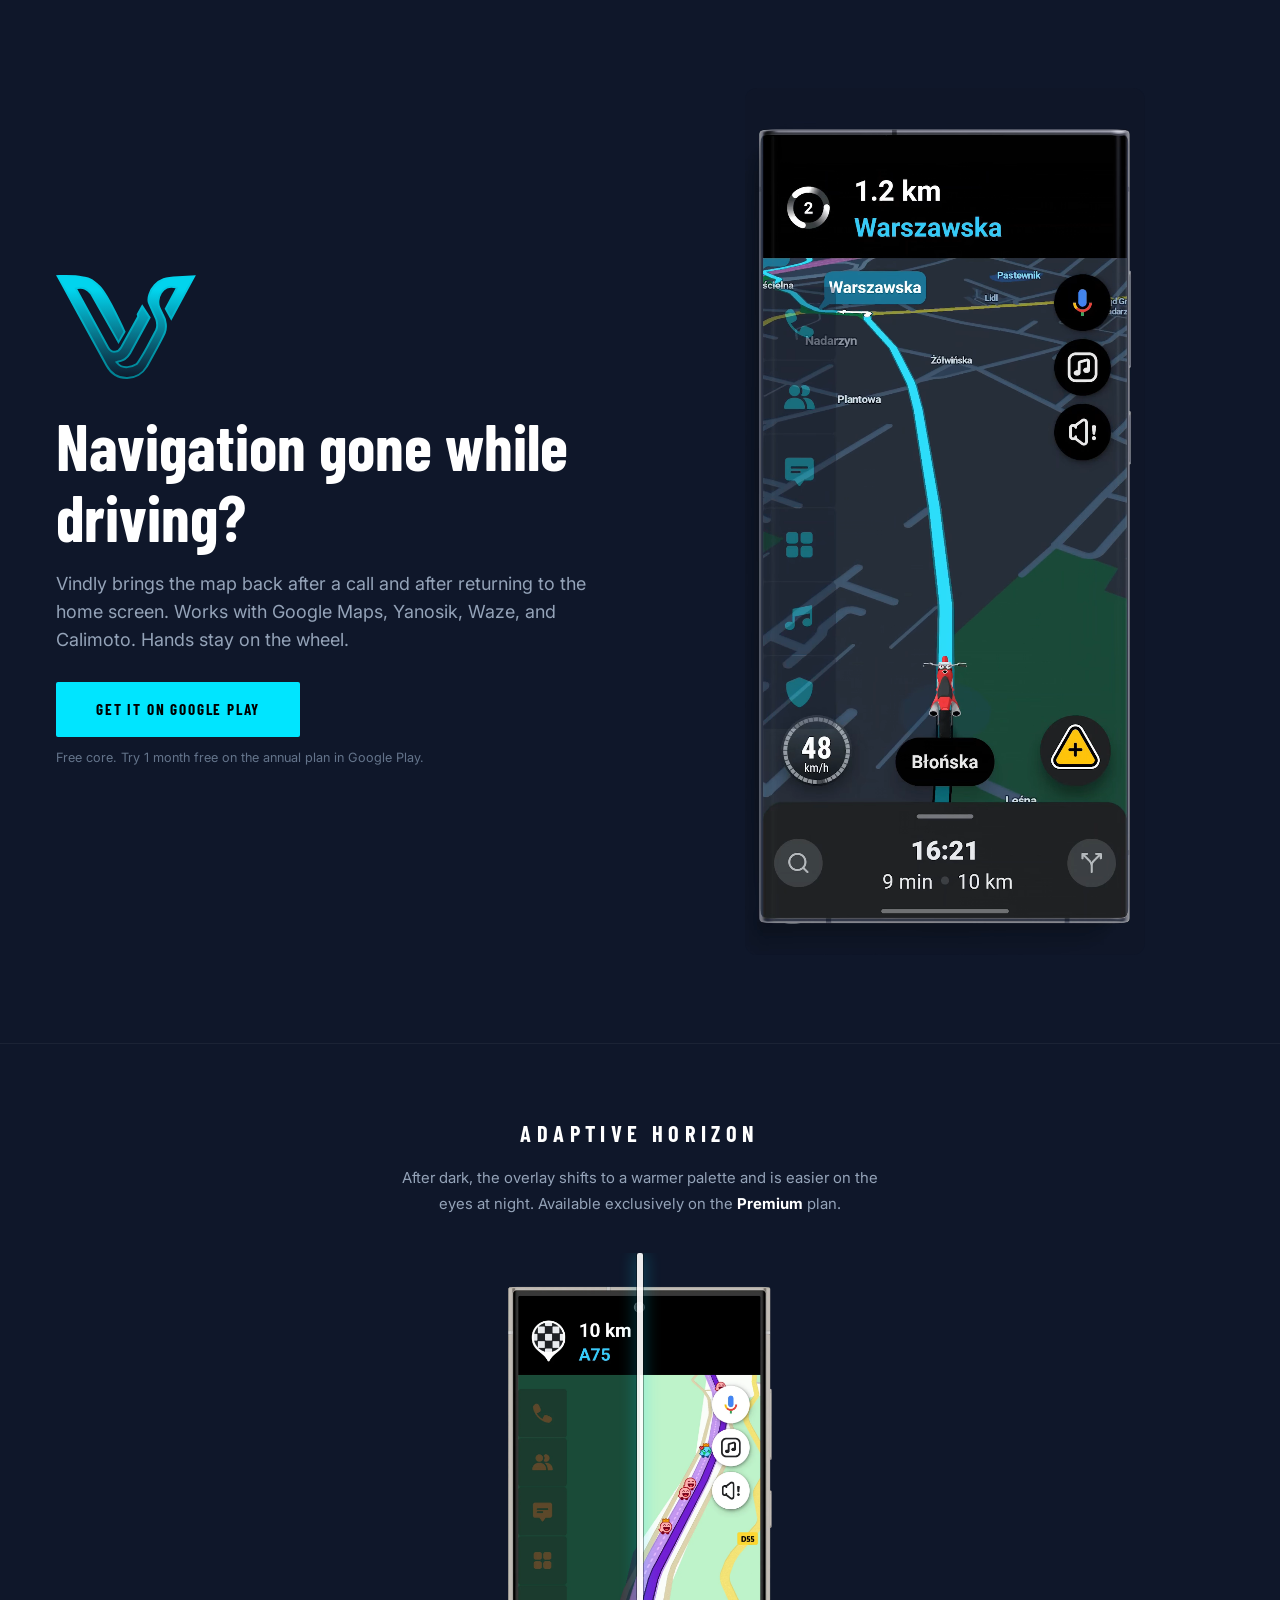
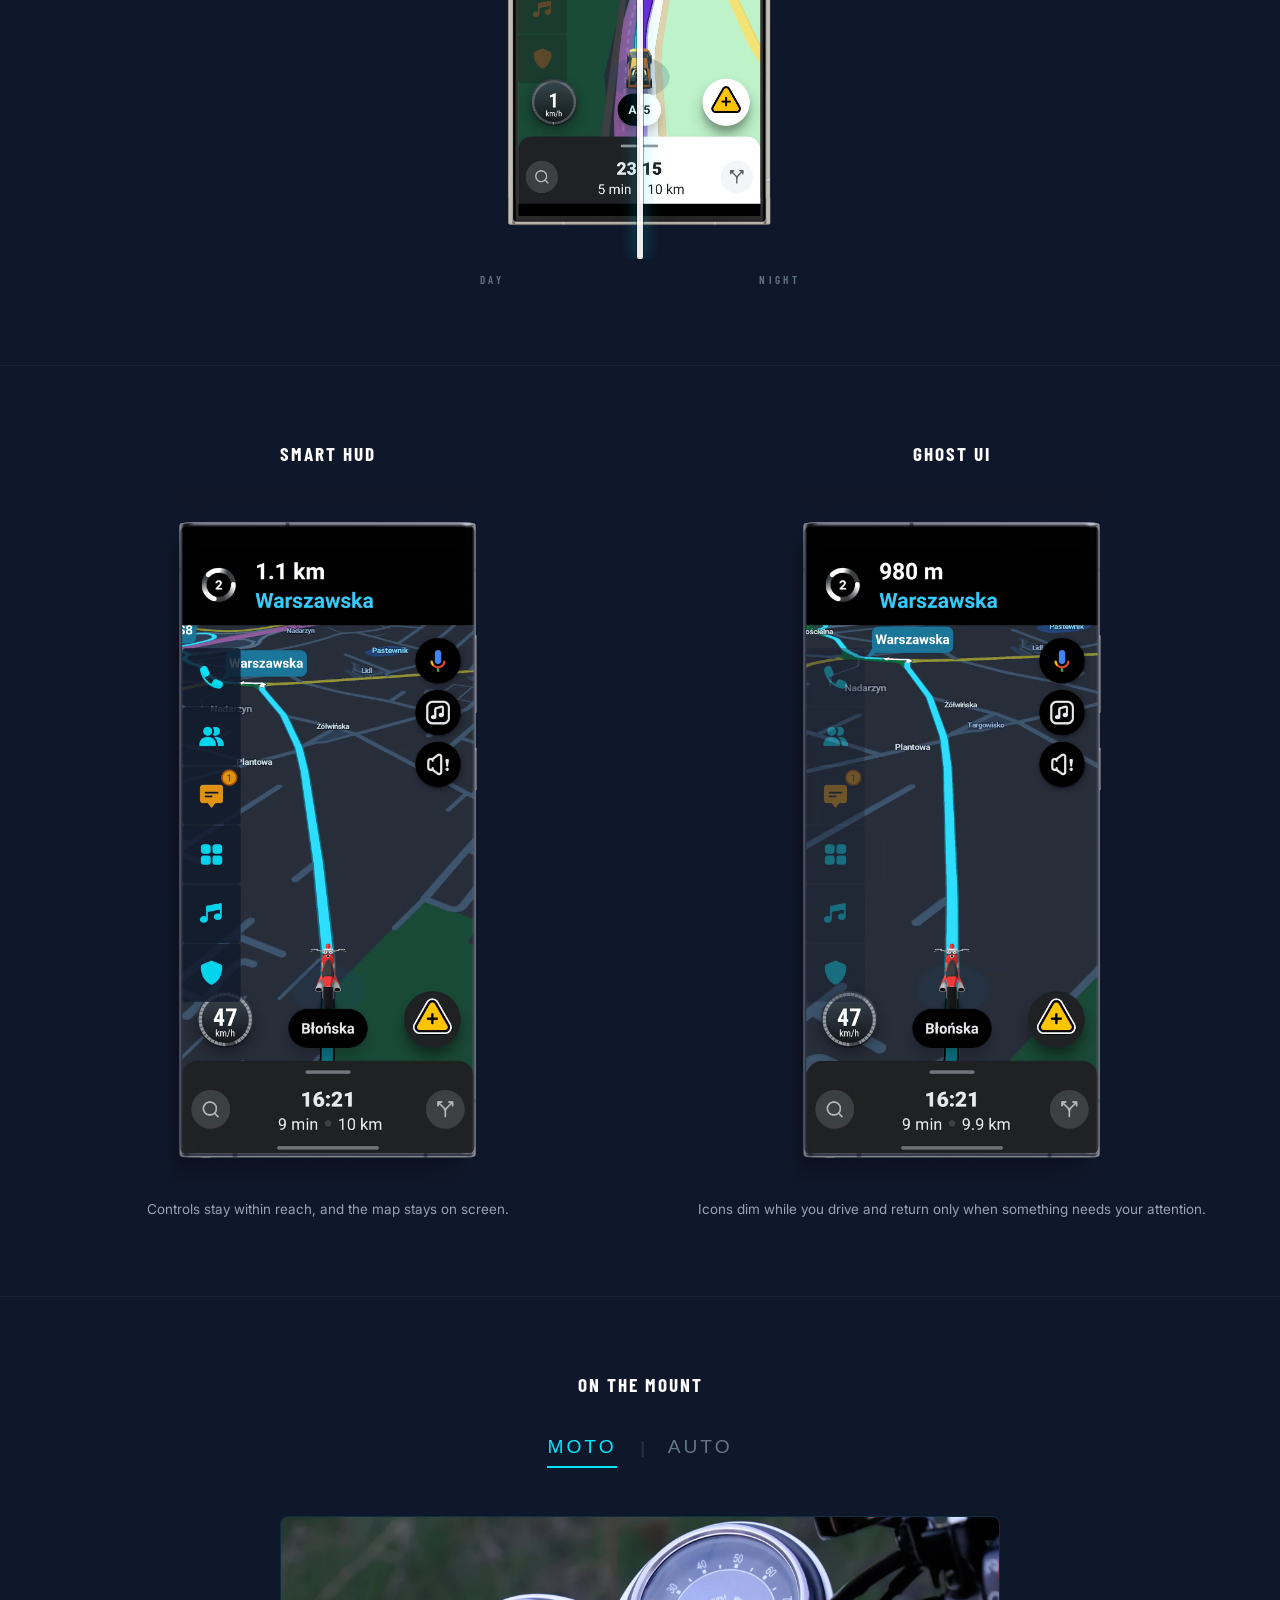
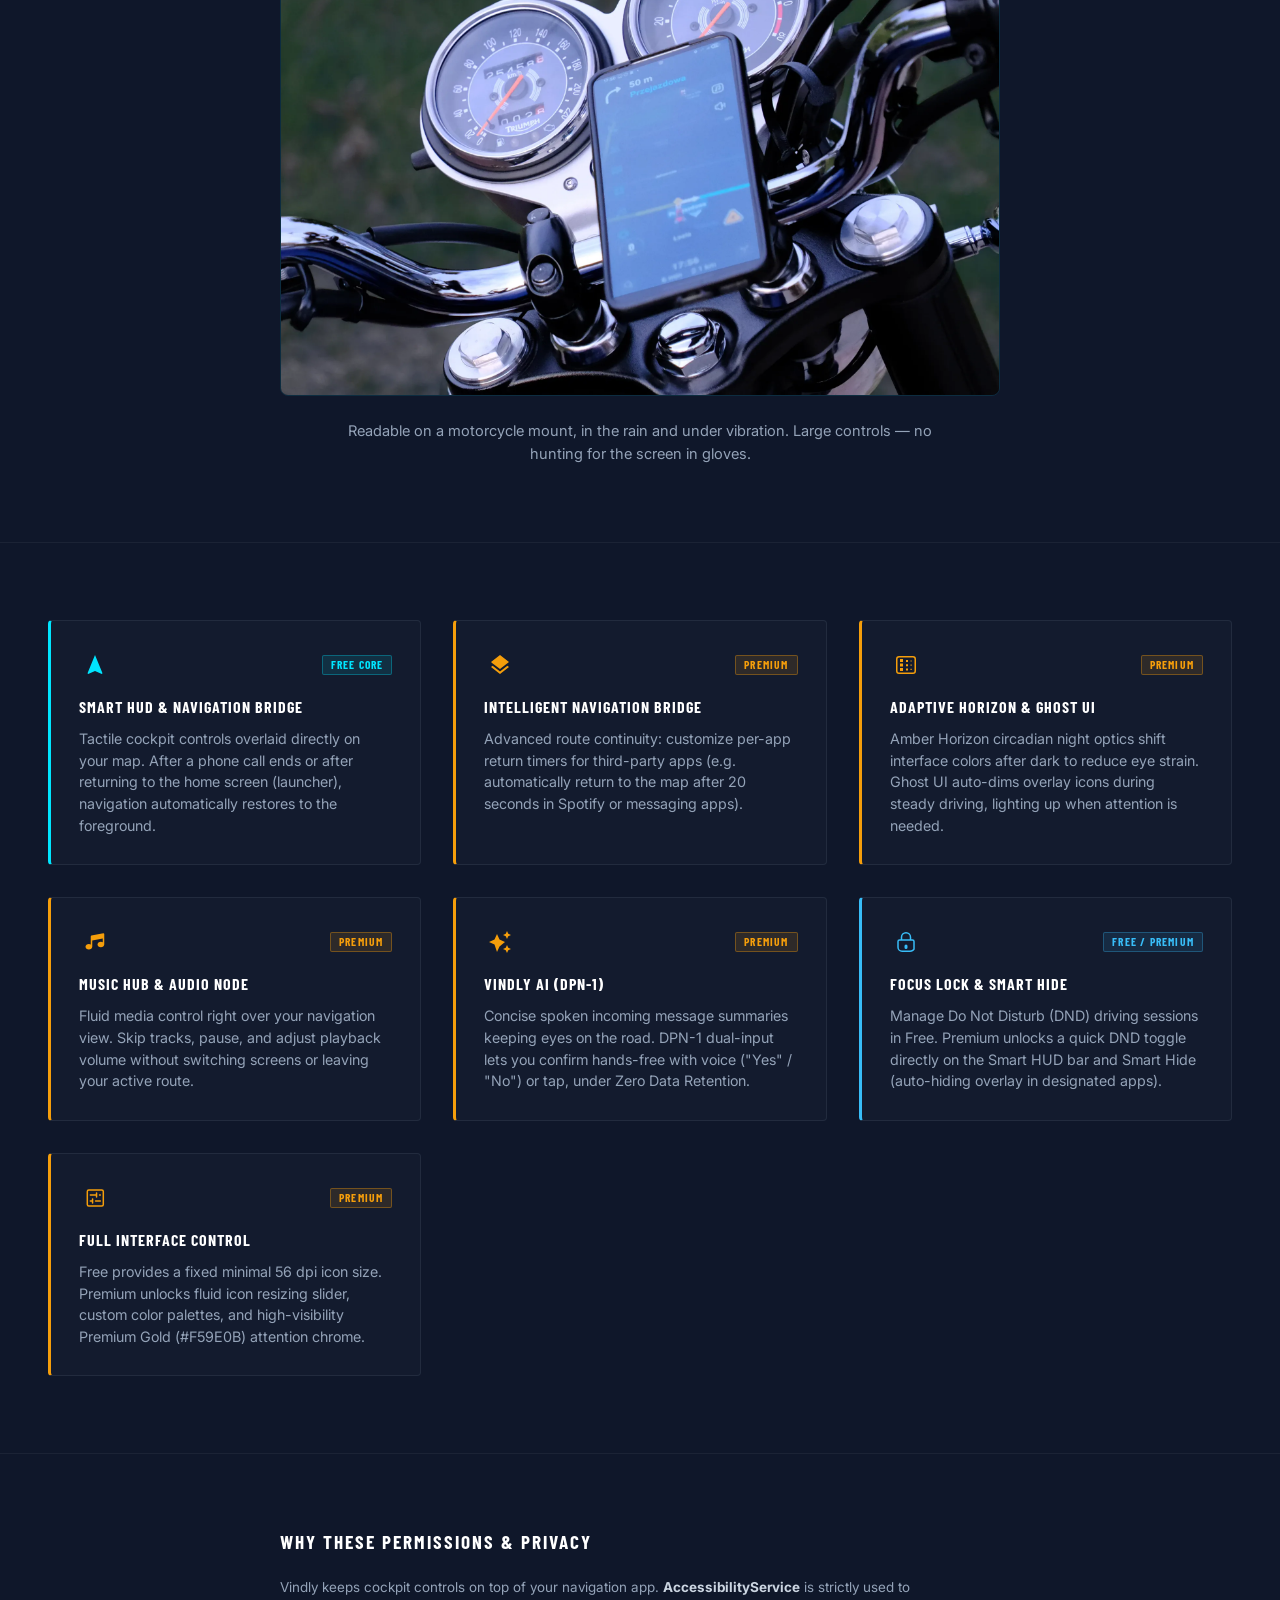
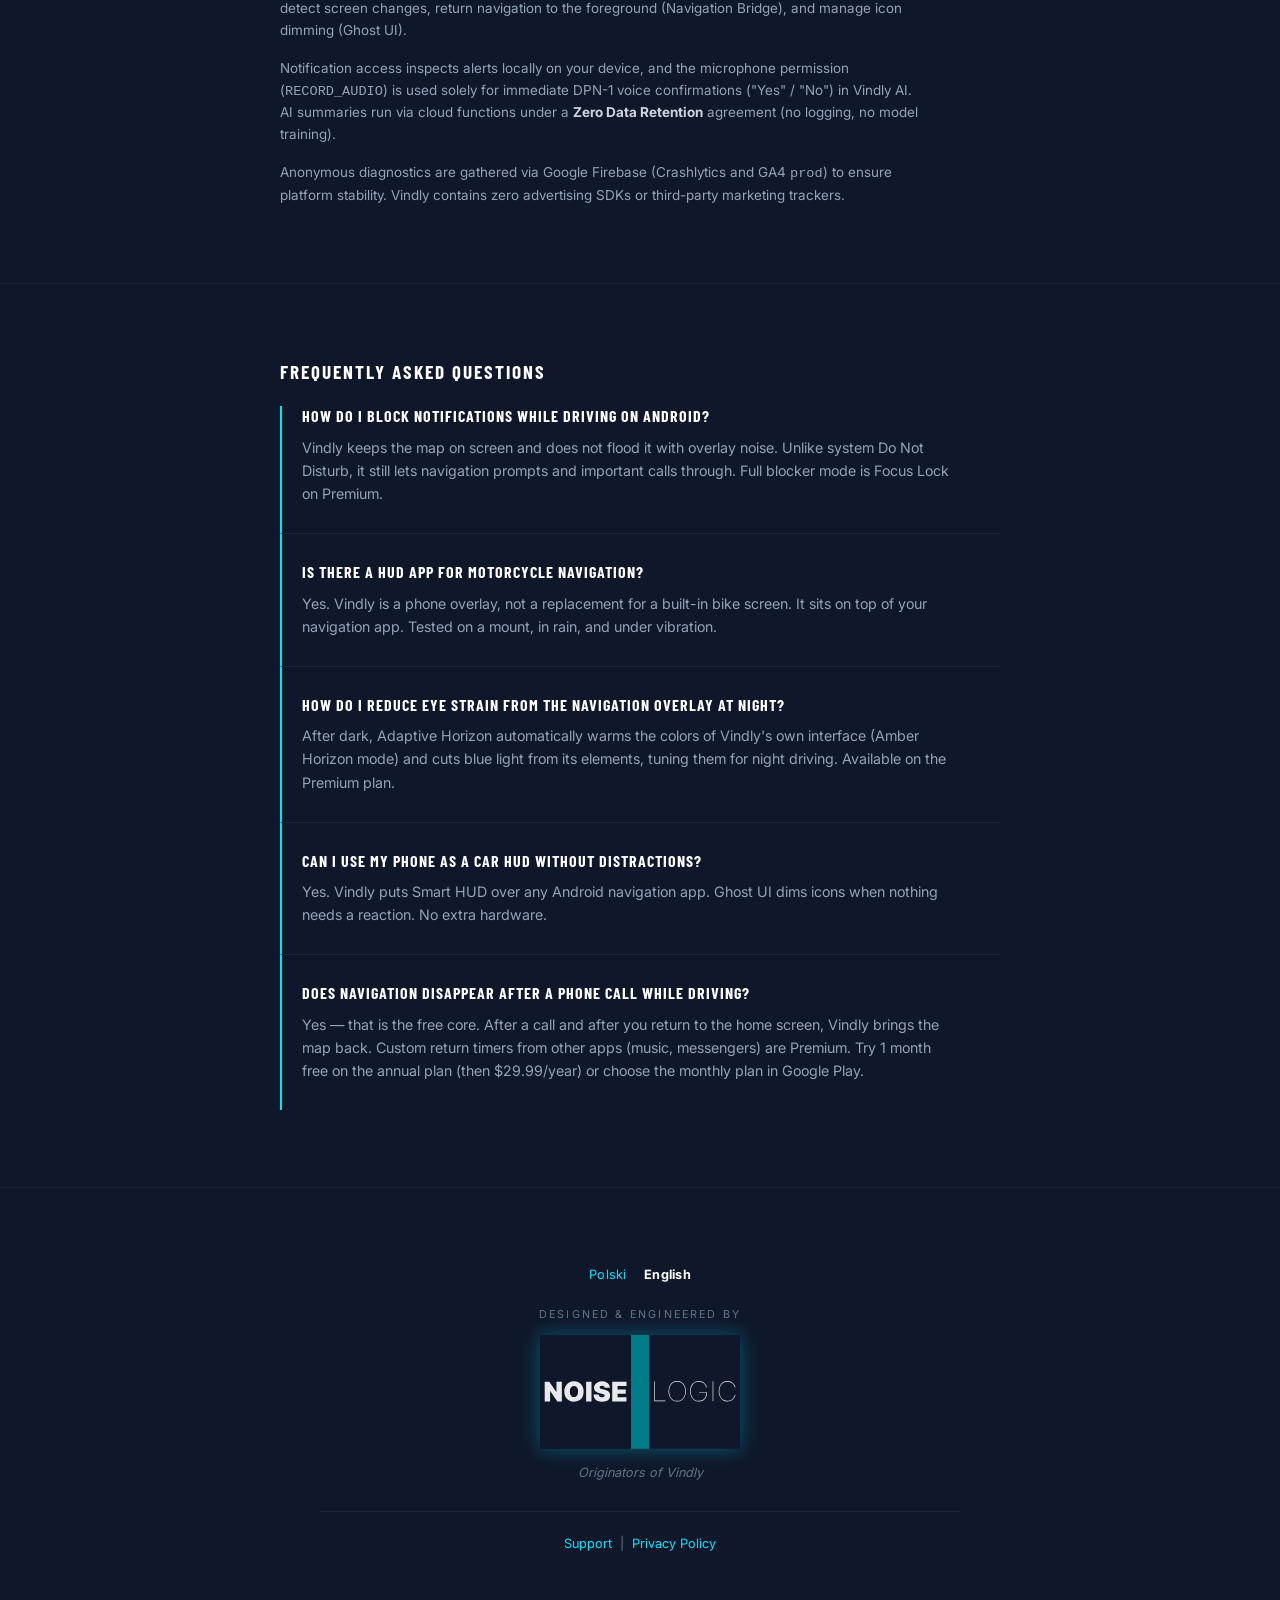
==== en/index.html @ e5adff35 "feat: 7-pillar feature grid, 1-month trial, optimize assets and update privacy policy" ====
<!DOCTYPE html>
<html lang="en">
<head>
    <meta charset="UTF-8">
    <meta name="viewport" content="width=device-width, initial-scale=1.0">
    <title>Vindly: Auto Return to Maps</title>
    <meta name="description" content="Navigation gone while driving? Vindly brings the map back after a call. Works with Google Maps, Yanosik, Waze, and Calimoto. Free core for Android.">
    <meta name="robots" content="max-snippet:-1, max-image-preview:large, max-video-preview:-1">
    <link rel="canonical" href="https://vindly.app/en/">
    <link rel="alternate" hreflang="pl" href="https://vindly.app/pl/">
    <link rel="alternate" hreflang="en" href="https://vindly.app/en/">
    <link rel="alternate" hreflang="x-default" href="https://vindly.app/pl/">

    <meta property="og:type" content="website">
    <meta property="og:site_name" content="Vindly">
    <meta property="og:title" content="Vindly — the map comes back after a call">
    <meta property="og:description" content="Restores navigation after a phone call and after returning to the home screen. No ads. No tracking.">
    <meta property="og:url" content="https://vindly.app/en/">
    <meta property="og:image" content="https://vindly.app/og-vindly.jpg">
    <meta property="og:locale" content="en_US">

    <meta name="twitter:card" content="summary_large_image">
    <meta name="twitter:title" content="Vindly — the map comes back after a call">
    <meta name="twitter:description" content="Restores navigation after a phone call and after returning to the home screen. No ads. No tracking.">
    <meta name="twitter:image" content="https://vindly.app/og-vindly.jpg">

    <script type="application/ld+json">{"@context":"https://schema.org","@type":"SoftwareApplication","name":"Vindly","operatingSystem":"ANDROID","applicationCategory":"AutoApplication","downloadUrl":"https://play.google.com/store/apps/details?id=io.noiselogic.vindly","installUrl":"https://play.google.com/store/apps/details?id=io.noiselogic.vindly","offers":{"@type":"Offer","price":"0.00","priceCurrency":"USD"},"description":"Android overlay that brings the map back after a call and after you return to the home screen. Works with Google Maps, Yanosik, Waze, and Calimoto. Try 1 month free on the annual plan ($29.99/year)."}</script>

    <script type="application/ld+json">{"@context":"https://schema.org","@type":"FAQPage","mainEntity":[{"@type":"Question","name":"How do I block notifications while driving on Android?","acceptedAnswer":{"@type":"Answer","text":"Vindly keeps the map on screen and does not flood it with overlay noise. Unlike system Do Not Disturb, it still lets navigation prompts and important calls through. Full blocker mode is Focus Lock on Premium."}},{"@type":"Question","name":"Is there a HUD app for motorcycle navigation?","acceptedAnswer":{"@type":"Answer","text":"Yes. Vindly is a phone overlay, not a replacement for a built-in bike screen. It sits on top of your navigation app. Tested on a mount, in rain, and under vibration."}},{"@type":"Question","name":"How do I reduce eye strain from the navigation overlay at night?","acceptedAnswer":{"@type":"Answer","text":"After dark, Adaptive Horizon automatically warms the colors of Vindly's own interface (Amber Horizon mode) and cuts blue light from its elements, tuning them for night driving. Available on the Premium plan."}},{"@type":"Question","name":"Can I use my phone as a car HUD without distractions?","acceptedAnswer":{"@type":"Answer","text":"Yes. Vindly puts Smart HUD over any Android navigation app. Ghost UI dims icons when nothing needs a reaction. No extra hardware."}},{"@type":"Question","name":"Does navigation disappear after a phone call while driving?","acceptedAnswer":{"@type":"Answer","text":"Yes — that is the free core. After a call and after you return to the home screen, Vindly brings the map back. Custom return timers from other apps (music, messengers) are Premium. Try 1 month free on the annual plan (then $29.99/year) or choose the monthly plan in Google Play."}}]}</script>

    <link rel="stylesheet" href="../landing.css">
</head>
<body>

    <section class="hero">
        <div class="hero-inner">
            <div class="hero-copy">
                <img src="../logo-vindly.svg" alt="Vindly" class="hero-logo" width="140" height="104">
                <h1 class="hero-title">Navigation gone while driving?</h1>
                <h2 class="hero-lead">Vindly brings the map back after a call and after returning to the home screen. Works with Google Maps, Yanosik, Waze, and Calimoto. Hands stay on the wheel.</h2>
                <a class="btn-play" href="https://play.google.com/store/apps/details?id=io.noiselogic.vindly" target="_blank" rel="noopener noreferrer">Get it on Google Play</a>
                <p class="waitlist-trust">Free core. Try 1 month free on the annual plan in Google Play.</p>
            </div>
            <div class="hero-visual">
                <div class="hero-media">
                    <div class="hero-media-clip">
                        <video
                            class="hero-demo-video"
                            autoplay
                            muted
                            loop
                            playsinline
                            preload="metadata"
                            poster="../comparison-stealth.webp?v=5"
                            aria-label="Vindly overlay on navigation"
                        >
                            <source src="../vindlyapp.webm?v=4" type="video/webm">
                            <source src="../vindlyapp.mp4?v=4" type="video/mp4">
                        </video>
                    </div>
                </div>
            </div>
        </div>
    </section>

    <section class="day-night-exposure" aria-labelledby="day-night-heading">
        <div class="day-night-inner">
            <h2 id="day-night-heading" class="day-night-title">Adaptive Horizon</h2>
            <p class="day-night-lead">After dark, the overlay shifts to a warmer palette and is easier on the eyes at night. Available exclusively on the <strong>Premium</strong> plan.</p>
            <div class="day-night-device">
                <div class="day-night-frame" data-day-night style="--exposure: 50%;">
                    <img class="day-night-base" src="../amber-compare-day.webp?v=1" alt="Navigation interface in daylight" width="1245" height="2359" loading="lazy" decoding="async">
                    <img class="day-night-overlay" src="../amber-compare-night.webp?v=1" alt="" width="1245" height="2359" loading="lazy" decoding="async" aria-hidden="true">
                    <label class="day-night-range-wrap">
                        <span class="sr-only">Day versus night. After focus: left and right arrow keys.</span>
                        <input type="range" class="day-night-range" data-day-night-range min="0" max="100" value="50" aria-valuemin="0" aria-valuemax="100" aria-valuenow="50" aria-valuetext="50% night profile visible">
                    </label>
                </div>
                <div class="day-night-cues" aria-hidden="true">
                    <span>Day</span>
                    <span>Night</span>
                </div>
            </div>
        </div>
    </section>

    <section class="comparison">
      <div class="comparison-inner">
        <div class="screen-slot">
            <h3>Smart HUD</h3>
            <img src="../comparison-standard.webp?v=5" alt="Vindly — Smart HUD over navigation" width="1080" height="2340" loading="lazy" decoding="async">
            <p>Controls stay within reach, and the map stays on screen.</p>
        </div>
        <div class="screen-slot">
            <h3>Ghost UI</h3>
            <img src="../comparison-stealth.webp?v=5" alt="Vindly — Ghost UI, icons dimmed" width="1080" height="2340" loading="lazy" decoding="async">
            <p>Icons dim while you drive and return only when something needs your attention.</p>
        </div>
      </div>
    </section>

    <section id="field-proof" class="field-proof" aria-labelledby="proof-heading">
        <div class="container">
            <h2 id="proof-heading" class="compliance-shield-title">On the mount</h2>

            <div class="proof-tabs-nav" role="tablist" aria-label="Choose vehicle">
                <button type="button" class="tab-btn active" role="tab" aria-selected="true" aria-controls="panel-moto" id="tab-moto" tabindex="0">MOTO</button>
                <span class="tab-divider" aria-hidden="true">|</span>
                <button type="button" class="tab-btn" role="tab" aria-selected="false" aria-controls="panel-auto" id="tab-auto" tabindex="-1">AUTO</button>
            </div>

            <div class="proof-tabs-content">
                <div class="tab-panel active" id="panel-moto" role="tabpanel" aria-labelledby="tab-moto">
                    <button type="button" class="lightbox-trigger" aria-label="Enlarge motorcycle photo" data-lightbox-trigger>
                        <img src="../proof-moto.webp" alt="Vindly mounted on a Triumph Bonneville in the rain" class="proof-image" width="2400" height="1600" loading="lazy" decoding="async">
                    </button>
                    <p class="proof-caption">Readable on a motorcycle mount, in the rain and under vibration. Large controls — no hunting for the screen in gloves.</p>
                </div>

                <div class="tab-panel" id="panel-auto" role="tabpanel" aria-labelledby="tab-auto" hidden>
                    <button type="button" class="lightbox-trigger" aria-label="Enlarge car interior photo" data-lightbox-trigger>
                        <img src="../proof-auto.webp" alt="Vindly on a car mount during night driving" class="proof-image" width="2400" height="1600" loading="lazy" decoding="async">
                    </button>
                    <p class="proof-caption">The map stays in front. Less noise on a long drive, including after dark.</p>
                </div>
            </div>
        </div>
    </section>

    <section class="features" aria-labelledby="features-heading">
      <div class="features-inner">
        <div class="feature-item">
            <div class="feature-header">
                <div class="feature-icon-box">
                    <svg class="feature-icon" viewBox="0 0 24 24" fill="currentColor" aria-hidden="true">
                        <path d="M12 2L4.5 20.29l0.71 0.71L12 18l6.79 3 0.71-0.71L12 2z"/>
                    </svg>
                </div>
                <span class="feature-badge feature-badge--free">Free Core</span>
            </div>
            <h3>Smart HUD &amp; Navigation Bridge</h3>
            <p>Tactile cockpit controls overlaid directly on your map. After a phone call ends or after returning to the home screen (launcher), navigation automatically restores to the foreground.</p>
        </div>

        <div class="feature-item feature-item--premium">
            <div class="feature-header">
                <div class="feature-icon-box">
                    <svg class="feature-icon" viewBox="0 0 24 24" fill="currentColor" aria-hidden="true">
                        <path d="M12 16l7.36-5.73L21 9l-9-7-9 7 1.37 1.27L12 16zM12 18.54l-7.38-5.74L3 14.07l9 7 9-7-1.63-1.27L12 18.54z"/>
                    </svg>
                </div>
                <span class="feature-badge feature-badge--premium">Premium</span>
            </div>
            <h3>Intelligent Navigation Bridge</h3>
            <p>Advanced route continuity: customize per-app return timers for third-party apps (e.g. automatically return to the map after 20 seconds in Spotify or messaging apps).</p>
        </div>

        <div class="feature-item feature-item--premium">
            <div class="feature-header">
                <div class="feature-icon-box">
                    <svg class="feature-icon" viewBox="0 0 24 24" fill="none" aria-hidden="true">
                        <path d="M5 3.75H19C20.2426 3.75 21.25 4.7574 21.25 6V18C21.25 19.2426 20.2426 20.25 19 20.25H5C3.7574 20.25 2.75 19.2426 2.75 18V6C2.75 4.7574 3.7574 3.75 5 3.75Z" stroke="currentColor" stroke-width="1.5" stroke-linecap="round" stroke-linejoin="round"/>
                        <path d="M6 6H9V9H6zM6 10.5H9V13.5H6zM6 15H9V18H6zM12 7H14V9H12zM12 11.25H14V13.25H12zM12 15.5H14V17.5H12zM16.5 7.4H17.7V8.6H16.5zM16.5 11.6H17.7V12.8H16.5zM16.5 15.8H17.7V17H16.5z" fill="currentColor"/>
                    </svg>
                </div>
                <span class="feature-badge feature-badge--premium">Premium</span>
            </div>
            <h3>Adaptive Horizon &amp; Ghost UI</h3>
            <p>Amber Horizon circadian night optics shift interface colors after dark to reduce eye strain. Ghost UI auto-dims overlay icons during steady driving, lighting up when attention is needed.</p>
        </div>

        <div class="feature-item feature-item--premium">
            <div class="feature-header">
                <div class="feature-icon-box">
                    <svg class="feature-icon" viewBox="0 0 24 24" fill="currentColor" aria-hidden="true">
                        <path d="M21.25 4c0-.223-.1-.435-.271-.577a.78.78 0 0 0-.617-.16L8.362 5.513a.987.987 0 0 0-.612.987v7.958a3.375 3.375 0 0 0-1.875-.458c-1.864 0-3.375 1.231-3.375 2.75s1.511 2.75 3.375 2.75c1.864 0 3.375-1.231 3.375-2.75V10.62l10.5-2.01v3.598a3.375 3.375 0 0 0-1.875-.458c-1.864 0-3.375 1.231-3.375 2.75s1.511 2.75 3.375 2.75c1.864 0 3.375-1.231 3.375-2.75V4z"/>
                    </svg>
                </div>
                <span class="feature-badge feature-badge--premium">Premium</span>
            </div>
            <h3>Music Hub &amp; Audio Node</h3>
            <p>Fluid media control right over your navigation view. Skip tracks, pause, and adjust playback volume without switching screens or leaving your active route.</p>
        </div>

        <div class="feature-item feature-item--premium">
            <div class="feature-header">
                <div class="feature-icon-box">
                    <svg class="feature-icon" viewBox="0 0 24 24" fill="currentColor" aria-hidden="true">
                        <path d="M19 9l1.25-2.75L23 5l-2.75-1.25L19 1l-1.25 2.75L15 5l2.75 1.25L19 9zm-7.5.5L9 4 6.5 9.5 1 12l5.5 2.5L9 22l2.5-5.5L17 12l-5.5-2.5zm7.5 5.5l-1.25 2.75L15 19l2.75 1.25L19 23l1.25-2.75L23 19l-2.75-1.25L19 15z"/>
                    </svg>
                </div>
                <span class="feature-badge feature-badge--premium">Premium</span>
            </div>
            <h3>Vindly AI (DPN-1)</h3>
            <p>Concise spoken incoming message summaries keeping eyes on the road. DPN-1 dual-input lets you confirm hands-free with voice ("Yes" / "No") or tap, under Zero Data Retention.</p>
        </div>

        <div class="feature-item feature-item--mixed">
            <div class="feature-header">
                <div class="feature-icon-box">
                    <svg class="feature-icon" viewBox="0 0 24 24" fill="none" stroke="currentColor" stroke-width="1.5" stroke-linecap="round" stroke-linejoin="round" aria-hidden="true">
                        <path d="M7.5 9.88H16.5M7.5 9.88V7.25C7.5 4.76 9.51 2.75 12 2.75s4.5 2.01 4.5 4.5v2.63M7.5 9.88H5.5C4.67 9.88 4 10.55 4 11.38V17.25C4 19.46 5.79 21.25 8 21.25H16c2.21 0 4-1.79 4-2.00V11.38c0-.83-.67-1.5-1.5-1.5H16.5M12 18.25c-.41 0-.75-.34-.75-.75V16c0-.41.34-.75.75-.75s.75.34.75.75v1.5c0 .41-.34.75-.75.75z"/>
                    </svg>
                </div>
                <span class="feature-badge feature-badge--mixed">Free / Premium</span>
            </div>
            <h3>Focus Lock &amp; Smart Hide</h3>
            <p>Manage Do Not Disturb (DND) driving sessions in Free. Premium unlocks a quick DND toggle directly on the Smart HUD bar and Smart Hide (auto-hiding overlay in designated apps).</p>
        </div>

        <div class="feature-item feature-item--premium">
            <div class="feature-header">
                <div class="feature-icon-box">
                    <svg class="feature-icon" viewBox="0 0 24 24" fill="none" stroke="currentColor" stroke-width="1.5" stroke-linecap="round" stroke-linejoin="round" aria-hidden="true">
                        <path d="M9.56 15H7.31M9.56 15v-2M9.56 15v2M13.56 7v2m0 0v2m0-2H7.31M16.56 9h.75M17.31 15H12.56M18.81 20H5.81C4.98 20 4.31 19.33 4.31 18.5V5.5C4.31 4.67 4.98 4 5.81 4h13c.83 0 1.5.67 1.5 1.5v13c0 .83-.67 1.5-1.5 1.5z"/>
                    </svg>
                </div>
                <span class="feature-badge feature-badge--premium">Premium</span>
            </div>
            <h3>Full Interface Control</h3>
            <p>Free provides a fixed minimal 56 dpi icon size. Premium unlocks fluid icon resizing slider, custom color palettes, and high-visibility Premium Gold (#F59E0B) attention chrome.</p>
        </div>
      </div>
    </section>

    <section class="compliance-shield" aria-labelledby="compliance-shield-heading">
        <div class="compliance-shield-inner">
            <h2 id="compliance-shield-heading" class="compliance-shield-title">Why these permissions &amp; privacy</h2>
            <div class="compliance-shield-body">
                <p>
                    Vindly keeps cockpit controls on top of your navigation app. <strong>AccessibilityService</strong> is strictly used to detect screen changes, return navigation to the foreground (Navigation Bridge), and manage icon dimming (Ghost UI).
                </p>
                <p>
                    Notification access inspects alerts locally on your device, and the microphone permission (<code>RECORD_AUDIO</code>) is used solely for immediate DPN-1 voice confirmations ("Yes" / "No") in Vindly AI. AI summaries run via cloud functions under a <strong>Zero Data Retention</strong> agreement (no logging, no model training).
                </p>
                <p>
                    Anonymous diagnostics are gathered via Google Firebase (Crashlytics and GA4 <code>prod</code>) to ensure platform stability. Vindly contains zero advertising SDKs or third-party marketing trackers.
                </p>
            </div>
        </div>
    </section>

    <section class="faq-section" aria-labelledby="faq-heading">
        <div class="compliance-shield-inner">
            <h2 id="faq-heading" class="compliance-shield-title">Frequently Asked Questions</h2>
            <div class="faq-list">
                <div class="faq-item">
                    <h3>How do I block notifications while driving on Android?</h3>
                    <p>Vindly keeps the map on screen and does not flood it with overlay noise. Unlike system Do Not Disturb, it still lets navigation prompts and important calls through. Full blocker mode is Focus Lock on Premium.</p>
                </div>
                <div class="faq-item">
                    <h3>Is there a HUD app for motorcycle navigation?</h3>
                    <p>Yes. Vindly is a phone overlay, not a replacement for a built-in bike screen. It sits on top of your navigation app. Tested on a mount, in rain, and under vibration.</p>
                </div>
                <div class="faq-item">
                    <h3>How do I reduce eye strain from the navigation overlay at night?</h3>
                    <p>After dark, Adaptive Horizon automatically warms the colors of Vindly's own interface (Amber Horizon mode) and cuts blue light from its elements, tuning them for night driving. Available on the Premium plan.</p>
                </div>
                <div class="faq-item">
                    <h3>Can I use my phone as a car HUD without distractions?</h3>
                    <p>Yes. Vindly puts Smart HUD over any Android navigation app. Ghost UI dims icons when nothing needs a reaction. No extra hardware.</p>
                </div>
                <div class="faq-item">
                    <h3>Does navigation disappear after a phone call while driving?</h3>
                    <p>Yes — that is the free core. After a call and after you return to the home screen, Vindly brings the map back. Custom return timers from other apps (music, messengers) are Premium. Try 1 month free on the annual plan (then $29.99/year) or choose the monthly plan in Google Play.</p>
                </div>
            </div>
        </div>
    </section>

    <footer>
        <nav class="lang-nav" aria-label="Choose language">
            <ul>
                <li><a href="/pl/" hreflang="pl" lang="pl">Polski</a></li>
                <li><a href="/en/" hreflang="en" lang="en" aria-current="page">English</a></li>
            </ul>
        </nav>
        <div class="credits-block">
            <p class="credits-kicker">Designed &amp; Engineered by</p>
            <a href="https://noiselogic.io" class="noiselogic-brand" aria-label="Visit NoiseLogic website">
                <svg class="noiselogic-logo" viewBox="0 0 352 200" fill="none" xmlns="http://www.w3.org/2000/svg" aria-hidden="true">
                    <rect x="192" width="160" height="200" fill="#0F172A"/>
                    <path d="M160 0H192V200H160V0Z" fill="#00838F"/>
                    <rect width="160" height="200" fill="#0F172A"/>
                    <rect width="160" height="200" fill="#0F172A"/>
                    <path d="M38.4545 82.0909V117H30.5455L17.9318 98.6591H17.7273V117H8.25V82.0909H16.2955L28.7045 100.364H28.9773V82.0909H38.4545ZM76.7557 99.5455C76.7557 103.432 76 106.71 74.4886 109.381C72.9773 112.04 70.9375 114.057 68.3693 115.432C65.8011 116.795 62.9375 117.477 59.7784 117.477C56.5966 117.477 53.7216 116.79 51.1534 115.415C48.5966 114.028 46.5625 112.006 45.0511 109.347C43.5511 106.676 42.8011 103.409 42.8011 99.5455C42.8011 95.6591 43.5511 92.3864 45.0511 89.7273C46.5625 87.0568 48.5966 85.0398 51.1534 83.6761C53.7216 82.3011 56.5966 81.6136 59.7784 81.6136C62.9375 81.6136 65.8011 82.3011 68.3693 83.6761C70.9375 85.0398 72.9773 87.0568 74.4886 89.7273C76 92.3864 76.7557 95.6591 76.7557 99.5455ZM67.0057 99.5455C67.0057 97.4545 66.7273 95.6932 66.1705 94.2614C65.625 92.8182 64.8125 91.7273 63.733 90.9886C62.6648 90.2386 61.3466 89.8636 59.7784 89.8636C58.2102 89.8636 56.8864 90.2386 55.8068 90.9886C54.7386 91.7273 53.9261 92.8182 53.3693 94.2614C52.8239 95.6932 52.5511 97.4545 52.5511 99.5455C52.5511 101.636 52.8239 103.403 53.3693 104.847C53.9261 106.278 54.7386 107.369 55.8068 108.119C56.8864 108.858 58.2102 109.227 59.7784 109.227C61.3466 109.227 62.6648 108.858 63.733 108.119C64.8125 107.369 65.625 106.278 66.1705 104.847C66.7273 103.403 67.0057 101.636 67.0057 99.5455ZM90.6179 82.0909V117H81.1406V82.0909H90.6179ZM113.928 93C113.837 91.8636 113.411 90.9773 112.649 90.3409C111.899 89.7045 110.757 89.3864 109.223 89.3864C108.246 89.3864 107.445 89.5057 106.82 89.7443C106.206 89.9716 105.751 90.2841 105.456 90.6818C105.161 91.0795 105.007 91.5341 104.996 92.0455C104.973 92.4659 105.047 92.8466 105.217 93.1875C105.399 93.517 105.683 93.8182 106.07 94.0909C106.456 94.3523 106.95 94.5909 107.553 94.8068C108.155 95.0227 108.871 95.2159 109.7 95.3864L112.564 96C114.496 96.4091 116.149 96.9489 117.524 97.6193C118.899 98.2898 120.024 99.0795 120.899 99.9886C121.774 100.886 122.416 101.898 122.825 103.023C123.246 104.148 123.462 105.375 123.473 106.705C123.462 109 122.888 110.943 121.751 112.534C120.615 114.125 118.99 115.335 116.876 116.165C114.774 116.994 112.246 117.409 109.291 117.409C106.257 117.409 103.609 116.96 101.348 116.062C99.098 115.165 97.348 113.784 96.098 111.92C94.8594 110.045 94.2344 107.648 94.223 104.727H103.223C103.28 105.795 103.547 106.693 104.024 107.42C104.501 108.148 105.172 108.699 106.036 109.074C106.911 109.449 107.95 109.636 109.155 109.636C110.166 109.636 111.013 109.511 111.695 109.261C112.376 109.011 112.893 108.665 113.246 108.222C113.598 107.778 113.78 107.273 113.791 106.705C113.78 106.17 113.604 105.705 113.263 105.307C112.933 104.898 112.388 104.534 111.626 104.216C110.865 103.886 109.837 103.58 108.541 103.295L105.064 102.545C101.973 101.875 99.5355 100.756 97.7514 99.1875C95.9787 97.608 95.098 95.4545 95.1094 92.7273C95.098 90.5114 95.6889 88.5739 96.8821 86.9148C98.0866 85.2443 99.7514 83.9432 101.876 83.0114C104.013 82.0795 106.462 81.6136 109.223 81.6136C112.041 81.6136 114.479 82.0852 116.536 83.0284C118.592 83.9716 120.178 85.3011 121.291 87.017C122.416 88.7216 122.984 90.7159 122.996 93H113.928ZM127.078 117V82.0909H152.237V89.7273H136.555V95.7273H150.942V103.364H136.555V109.364H152.169V117H127.078Z" fill="#F5F5F5"/>
                    <path d="M201 116.521V81.4791H202.157V115.426H220.677V116.521H201Z" fill="#F5F5F5"/>
                    <path d="M256.779 99C256.779 102.57 256.134 105.707 254.844 108.411C253.554 111.114 251.758 113.224 249.455 114.741C247.152 116.247 244.481 117 241.443 117C238.393 117 235.716 116.241 233.413 114.724C231.11 113.207 229.314 111.097 228.024 108.394C226.746 105.69 226.107 102.559 226.107 99C226.107 95.4297 226.752 92.2985 228.042 89.6065C229.332 86.903 231.129 84.7928 233.431 83.2757C235.734 81.7586 238.405 81 241.443 81C244.481 81 247.152 81.7586 249.455 83.2757C251.758 84.7814 253.554 86.8859 254.844 89.5894C256.134 92.2928 256.779 95.4297 256.779 99ZM255.622 99C255.622 95.6464 255.025 92.7034 253.832 90.1711C252.638 87.6274 250.974 85.6483 248.84 84.2338C246.718 82.808 244.252 82.0951 241.443 82.0951C238.646 82.0951 236.18 82.8023 234.046 84.2167C231.924 85.6198 230.26 87.5932 229.055 90.1369C227.861 92.6692 227.264 95.6236 227.264 99C227.264 102.331 227.855 105.268 229.037 107.812C230.218 110.344 231.87 112.329 233.992 113.766C236.126 115.192 238.61 115.905 241.443 115.905C244.252 115.905 246.724 115.198 248.858 113.783C250.992 112.357 252.656 110.378 253.85 107.846C255.043 105.302 255.634 102.354 255.622 99Z" fill="#F5F5F5"/>
                    <path d="M292.511 92.4297C292.294 91.2319 291.848 90.0285 291.173 88.8194C290.51 87.5989 289.624 86.481 288.514 85.4658C287.417 84.4506 286.115 83.635 284.608 83.019C283.101 82.403 281.395 82.0951 279.49 82.0951C276.657 82.0951 274.173 82.8023 272.039 84.2167C269.917 85.6198 268.265 87.5932 267.083 90.1369C265.902 92.6692 265.311 95.6236 265.311 99C265.311 102.331 265.896 105.268 267.065 107.812C268.235 110.356 269.893 112.34 272.039 113.766C274.185 115.192 276.717 115.905 279.635 115.905C282.215 115.905 284.506 115.329 286.507 114.177C288.508 113.013 290.07 111.348 291.191 109.181C292.312 107.002 292.849 104.384 292.801 101.327L293.307 101.738H279.996V100.643H293.958V101.738C293.958 104.932 293.343 107.669 292.113 109.951C290.884 112.221 289.19 113.966 287.031 115.186C284.873 116.395 282.408 117 279.635 117C276.5 117 273.769 116.247 271.442 114.741C269.127 113.224 267.331 111.114 266.053 108.411C264.787 105.707 264.154 102.57 264.154 99C264.154 96.308 264.515 93.8612 265.239 91.6597C265.974 89.4468 267.017 87.5475 268.368 85.962C269.73 84.365 271.352 83.1388 273.232 82.2833C275.113 81.4278 277.199 81 279.49 81C281.66 81 283.577 81.3536 285.241 82.0608C286.905 82.7681 288.322 83.6977 289.491 84.8498C290.673 85.9905 291.607 87.2281 292.294 88.5627C292.994 89.8859 293.452 91.1749 293.669 92.4297H292.511Z" fill="#F5F5F5"/>
                    <path d="M305.008 81.4791V116.521H303.851V81.4791H305.008Z" fill="#F5F5F5"/>
                    <path d="M344 92.4297H342.77C342.541 91.2662 342.095 90.0798 341.432 88.8707C340.769 87.6616 339.889 86.5437 338.791 85.5171C337.694 84.4905 336.398 83.6635 334.903 83.0361C333.408 82.4087 331.714 82.0951 329.821 82.0951C327.289 82.0951 324.944 82.751 322.786 84.0627C320.64 85.3631 318.91 87.2738 317.596 89.7947C316.293 92.3042 315.642 95.3726 315.642 99C315.642 102.673 316.293 105.764 317.596 108.274C318.91 110.783 320.64 112.683 322.786 113.971C324.944 115.26 327.289 115.905 329.821 115.905C331.714 115.905 333.408 115.597 334.903 114.981C336.398 114.354 337.694 113.532 338.791 112.517C339.889 111.49 340.769 110.373 341.432 109.164C342.095 107.943 342.541 106.745 342.77 105.57H344C343.771 106.802 343.313 108.086 342.626 109.42C341.938 110.743 341.01 111.981 339.84 113.133C338.671 114.285 337.254 115.221 335.59 115.939C333.927 116.646 332.003 117 329.821 117C326.783 117 324.112 116.247 321.809 114.741C319.507 113.236 317.71 111.131 316.42 108.428C315.13 105.724 314.485 102.582 314.485 99C314.485 95.4183 315.13 92.2757 316.42 89.5722C317.71 86.8688 319.507 84.7643 321.809 83.2586C324.112 81.7529 326.783 81 329.821 81C332.003 81 333.927 81.3536 335.59 82.0608C337.254 82.7681 338.671 83.6977 339.84 84.8498C341.01 85.9905 341.938 87.2281 342.626 88.5627C343.313 89.8859 343.771 91.1749 344 92.4297Z" fill="#F5F5F5"/>
                </svg>
            </a>
            <p class="credits-origin">Originators of Vindly</p>
        </div>

        <div class="footer-rule">
            <a href="/en/support/" class="link-cyan">Support</a>
            &nbsp;|&nbsp;
            <a href="/privacy-policy.html" class="link-cyan">Privacy Policy</a>
        </div>
    </footer>

    <div id="field-proof-lightbox" class="lightbox" aria-hidden="true" role="dialog" aria-modal="true" aria-label="Enlarged image">
        <button class="lightbox-close" type="button" aria-label="Close enlargement">&times;</button>
        <img src="" alt="" class="lightbox-target-image" width="2200" height="1467">
    </div>

    <script src="../core.js" defer></script>

</body>
</html>
---- landing.css ----
:root {
    --midnight-navy: #0F172A;
    --velocity-cyan: #00E5FF;
    --steel-gray: #64748B;
    --slate-400: #94A3B8;
    --premium-gold: #F59E0B;
    --white: #FFFFFF;
    --content-max: 1200px;
    --section-y: clamp(48px, 6vw, 84px);
}

@font-face {
    font-family: 'Inter';
    src: url('Inter_18pt-Regular.ttf') format('truetype');
    font-weight: 400;
    font-style: normal;
    font-display: swap;
}

@font-face {
    font-family: 'Inter';
    src: url('Inter_18pt-Bold.ttf') format('truetype');
    font-weight: 700;
    font-style: normal;
    font-display: swap;
}

@font-face {
    font-family: 'Barlow Condensed';
    src: url('BarlowCondensed-SemiBold.ttf') format('truetype');
    font-weight: 600;
    font-style: normal;
    font-display: swap;
}

@font-face {
    font-family: 'Barlow Condensed';
    src: url('BarlowCondensed-Bold.ttf') format('truetype');
    font-weight: 700;
    font-style: normal;
    font-display: swap;
}

@font-face {
    font-family: 'Barlow';
    src: url('Barlow-Regular.ttf') format('truetype');
    font-weight: 400;
    font-style: normal;
    font-display: swap;
}

@font-face {
    font-family: 'Barlow';
    src: url('Barlow-Bold.ttf') format('truetype');
    font-weight: 700;
    font-style: normal;
    font-display: swap;
}

*,
*::before,
*::after {
    box-sizing: border-box;
}

body {
    margin: 0;
    background-color: var(--midnight-navy);
    color: var(--white);
    font-family: 'Inter', sans-serif;
    font-weight: 400;
    line-height: 1.55;
}

h1, h2, h3 {
    font-family: 'Barlow Condensed', sans-serif;
    font-weight: 700;
    text-transform: uppercase;
    letter-spacing: 0.14em;
    line-height: 1.12;
}

.hero {
    min-height: 92vh;
    background-color: var(--midnight-navy);
    padding: clamp(40px, 7vw, 88px) clamp(22px, 5vw, 56px);
    display: flex;
    align-items: center;
    justify-content: center;
}

.hero-inner {
    display: grid;
    grid-template-columns: minmax(0, 1fr) minmax(0, 1fr);
    gap: clamp(28px, 4vw, 56px);
    max-width: var(--content-max);
    margin: 0 auto;
    width: 100%;
    align-items: center;
}

.hero-copy {
    padding-right: clamp(0px, 2vw, 24px);
}

.hero-logo {
    display: block;
    max-width: 140px;
    width: 100%;
    height: auto;
    margin: 0 0 2rem;
    opacity: 0.92;
}

.hero-title {
    font-size: clamp(2.5rem, 5vw, 4rem);
    line-height: 1.1;
    margin: 0 0 1.125rem;
    color: var(--white);
    font-family: 'Barlow Condensed', sans-serif;
    font-weight: 700;
    letter-spacing: normal;
    text-transform: none;
}

.hero-title--stacked {
    display: flex;
    flex-direction: column;
    align-items: flex-start;
    gap: 0.08em;
}

.hero-title--stacked .hero-title-line {
    display: block;
}

.hero-lead {
    margin: 0 0 1.75rem;
    font-size: 1.125rem;
    font-weight: 400;
    font-family: 'Inter', sans-serif;
    color: var(--slate-400);
    max-width: 36em;
    line-height: 1.55;
    letter-spacing: normal;
    text-transform: none;
}

.waitlist-trust {
    margin: 0.75rem 0 0;
    font-size: 0.8rem;
    line-height: 1.45;
    color: var(--steel-gray);
    max-width: 36em;
}

.btn-play {
    display: inline-block;
    background-color: var(--velocity-cyan);
    color: #000000;
    padding: 1rem 2.5rem;
    font-family: 'Barlow Condensed', sans-serif;
    font-weight: 700;
    font-size: 0.95rem;
    letter-spacing: 0.12em;
    text-transform: uppercase;
    text-decoration: none;
    border-radius: 2px;
    width: fit-content;
    transition: box-shadow 0.3s ease, transform 0.2s ease, opacity 0.3s ease;
}

.btn-play:hover:not(.disabled) {
    box-shadow: 0 0 22px rgba(0, 229, 255, 0.55);
    transform: translateY(-1px);
}

.btn-play.disabled,
a.btn-play.disabled {
    opacity: 0.6;
    cursor: not-allowed;
    transform: none;
    transition: box-shadow 0.35s ease, opacity 0.35s ease;
}

.btn-play.disabled:hover,
a.btn-play.disabled:hover {
    opacity: 1;
    transform: none;
    box-shadow:
        0 0 0 1px rgba(0, 229, 255, 0.35),
        0 0 24px rgba(0, 229, 255, 0.45),
        0 0 48px rgba(0, 229, 255, 0.2);
}

.hero-visual {
    display: flex;
    justify-content: center;
    align-items: center;
}

.hero-media {
    width: 100%;
    max-width: min(400px, 100%);
    margin: 0 auto;
}

.hero-media-clip {
    overflow: hidden;
    border-radius: 12px;
    background-color: var(--midnight-navy);
    line-height: 0;
    transform: translateZ(0);
}

.hero-demo-video {
    display: block;
    width: 100%;
    height: auto;
    margin: 0;
    border: none;
    border-radius: 0;
    box-shadow: none;
    clip-path: inset(0 round 12px);
    -webkit-clip-path: inset(0 round 12px);
}

.sr-only {
    position: absolute;
    width: 1px;
    height: 1px;
    padding: 0;
    margin: -1px;
    overflow: hidden;
    clip: rect(0, 0, 0, 0);
    white-space: nowrap;
    border: 0;
}

/* Day vs night — native range + clip-path (below hero, lazy images) */
.day-night-exposure {
    background-color: var(--midnight-navy);
    padding: var(--section-y) clamp(22px, 5vw, 48px);
    border-top: 1px solid rgba(255, 255, 255, 0.05);
}

.day-night-inner {
    display: flex;
    flex-direction: column;
    align-items: center;
    max-width: var(--content-max);
    margin: 0 auto;
    width: 100%;
}

.day-night-title {
    font-family: 'Barlow Condensed', sans-serif;
    font-weight: 700;
    font-size: clamp(1.05rem, 2.2vw, 1.4rem);
    letter-spacing: 0.24em;
    line-height: 1.2;
    text-transform: uppercase;
    text-align: center;
    color: var(--white);
    margin: 0 auto 1.125rem;
    max-width: min(28rem, 100%);
    padding: 0 1rem;
}

.day-night-lead {
    max-width: min(34rem, 92vw);
    margin: 0 auto 2.25rem;
    padding: 0 1.25rem;
    color: var(--slate-400);
    font-size: 0.9375rem;
    line-height: 1.72;
    font-family: 'Inter', sans-serif;
    text-align: center;
}

.day-night-lead strong {
    color: var(--white);
    font-weight: 600;
}

.day-night-device {
    width: 100%;
    max-width: 320px;
    margin: 0 auto;
    display: flex;
    flex-direction: column;
    align-items: stretch;
}

.day-night-frame {
    position: relative;
    width: 100%;
    margin: 0;
    aspect-ratio: 1245 / 2359;
    border-radius: 10px;
    overflow: hidden;
}

.day-night-base,
.day-night-overlay {
    position: absolute;
    inset: 0;
    width: 100%;
    height: 100%;
    object-fit: cover;
    object-position: center top;
    display: block;
    user-select: none;
    -webkit-user-drag: none;
}

.day-night-base {
    z-index: 1;
}

.day-night-overlay {
    z-index: 2;
    clip-path: polygon(0 0, var(--exposure, 50%) 0, var(--exposure, 50%) 100%, 0 100%);
    -webkit-clip-path: polygon(0 0, var(--exposure, 50%) 0, var(--exposure, 50%) 100%, 0 100%);
    will-change: clip-path;
}

.day-night-cues {
    display: flex;
    flex-direction: row;
    justify-content: space-between;
    align-items: baseline;
    width: 100%;
    margin: 0;
    padding: 0.75rem 0 0;
    box-sizing: border-box;
    font-family: 'Barlow Condensed', sans-serif;
    font-size: 0.7rem;
    font-weight: 600;
    letter-spacing: 0.3em;
    text-transform: uppercase;
    color: var(--steel-gray);
    pointer-events: none;
}

.day-night-range-wrap {
    position: absolute;
    inset: 0;
    z-index: 3;
    display: block;
    margin: 0;
    padding: 0;
    cursor: ew-resize;
    touch-action: pan-y;
}

.day-night-range {
    -webkit-appearance: none;
    appearance: none;
    width: 100%;
    height: 100%;
    margin: 0;
    background: transparent;
    cursor: ew-resize;
}

.day-night-range:focus {
    outline: none;
}

.day-night-range:focus-visible {
    outline: 2px solid var(--velocity-cyan);
    outline-offset: 2px;
}

.day-night-range::-webkit-slider-runnable-track {
    height: 100%;
    background: transparent;
}

.day-night-range::-webkit-slider-thumb {
    -webkit-appearance: none;
    appearance: none;
    width: 6px;
    height: 100%;
    min-height: 120px;
    border-radius: 2px;
    background: rgba(255, 255, 255, 0.92);
    box-shadow: 0 0 0 1px rgba(0, 0, 0, 0.35), 0 0 16px rgba(0, 229, 255, 0.45);
}

.day-night-range::-moz-range-track {
    height: 100%;
    background: transparent;
}

.day-night-range::-moz-range-thumb {
    width: 6px;
    height: min(70vh, 520px);
    max-height: 100%;
    border: none;
    border-radius: 2px;
    background: rgba(255, 255, 255, 0.92);
    box-shadow: 0 0 0 1px rgba(0, 0, 0, 0.35), 0 0 16px rgba(0, 229, 255, 0.45);
}

.comparison {
    background-color: var(--midnight-navy);
    padding: var(--section-y) clamp(22px, 5vw, 48px);
    border-top: 1px solid rgba(255, 255, 255, 0.05);
}

.comparison-inner {
    display: grid;
    grid-template-columns: 1fr 1fr;
    gap: max(4rem, 5vw);
    text-align: center;
    max-width: var(--content-max);
    margin: 0 auto;
    width: 100%;
}

.screen-slot {
    padding: 0;
    background: transparent;
    border: none;
    box-shadow: none;
    display: flex;
    flex-direction: column;
    align-items: center;
}

.screen-slot h3 {
    margin: 0 0 1.5rem;
    font-family: 'Barlow Condensed', sans-serif;
    font-weight: 700;
    font-size: 1.2rem;
    letter-spacing: 2px;
    text-transform: uppercase;
    line-height: 1.15;
}

.screen-slot p {
    margin: 1rem 0 0;
    color: var(--slate-400);
    font-size: 0.85rem;
    font-family: 'Inter', sans-serif;
}

.screen-slot img {
    width: 100%;
    max-width: 320px;
    height: auto;
    display: block;
    margin: 0 auto;
    border: none;
    box-shadow: none;
    border-radius: 10px;
}

/* Field proof — unified tabs + lightbox */
.field-proof {
    background-color: var(--midnight-navy);
    border-top: 1px solid rgba(255, 255, 255, 0.05);
    padding: var(--section-y) clamp(22px, 5vw, 48px);
    text-align: center;
}

.field-proof .container {
    max-width: var(--content-max);
    margin-left: auto;
    margin-right: auto;
}

.field-proof .compliance-shield-title {
    text-align: center;
    margin-bottom: 2rem;
}

/* --- Field proof tabs --- */
.proof-tabs-nav {
    display: flex;
    justify-content: center;
    align-items: center;
    gap: 1.5rem;
    margin-bottom: 3rem;
    font-family: 'Barlow Condensed', sans-serif;
}

.tab-btn {
    background: transparent;
    border: none;
    color: var(--steel-gray);
    font-size: 1.2rem;
    text-transform: uppercase;
    letter-spacing: 3px;
    cursor: pointer;
    transition: color 0.3s ease, border-color 0.3s ease;
    padding: 0.5rem 0;
    border-bottom: 2px solid transparent;
}

.tab-btn:hover,
.tab-btn.active {
    color: var(--velocity-cyan);
}

.tab-btn.active {
    border-bottom: 2px solid var(--velocity-cyan);
}

.tab-divider {
    color: rgba(255, 255, 255, 0.1);
    font-size: 1.2rem;
}

.tab-panel {
    display: none;
}

.tab-panel.active {
    display: flex;
    flex-direction: column;
    align-items: center;
    animation: fieldProofFadeIn 0.5s ease;
}

.lightbox-trigger {
    position: relative;
    background: transparent;
    border: 1px solid rgba(0, 229, 255, 0.1);
    padding: 0;
    cursor: zoom-in;
    width: min(100%, 720px);
    max-width: 720px;
    margin: 0 auto;
    display: block;
    aspect-ratio: 3 / 2;
    overflow: hidden;
    border-radius: 8px;
    transition: transform 0.3s ease, box-shadow 0.3s ease;
}

.lightbox-trigger:hover {
    transform: translateY(-2px);
    box-shadow: 0 10px 30px rgba(0, 229, 255, 0.05);
}

.proof-image {
    position: absolute;
    inset: 0;
    width: 100%;
    height: 100%;
    object-fit: cover;
    object-position: center;
    display: block;
    border: none;
    border-radius: 0;
}

.proof-caption {
    margin: clamp(16px, 2.2vw, 24px) auto 0;
    max-width: 600px;
    padding: 0 8px;
    font-size: 0.92rem;
    color: var(--slate-400);
    line-height: 1.55;
    font-family: 'Inter', sans-serif;
    text-align: center;
}

@keyframes fieldProofFadeIn {
    from {
        opacity: 0;
        transform: translateY(5px);
    }
    to {
        opacity: 1;
        transform: translateY(0);
    }
}

.lightbox {
    position: fixed;
    inset: 0;
    display: none;
    align-items: center;
    justify-content: center;
    padding: clamp(16px, 3vw, 28px);
    background: rgba(15, 23, 42, 0.95);
    z-index: 999;
}

.lightbox.is-open {
    display: flex;
}

.lightbox-target-image {
    width: auto;
    height: auto;
    max-width: 95vw;
    max-height: 95vh;
    object-fit: contain;
    object-position: center;
    display: block;
    margin: auto;
    border-radius: 4px;
    border: 1px solid rgba(0, 229, 255, 0.14);
}

.lightbox-close {
    position: absolute;
    top: 16px;
    right: 18px;
    border: 0;
    background: transparent;
    color: var(--white);
    font-size: 1.8rem;
    line-height: 1;
    cursor: pointer;
}

body.lightbox-open {
    overflow: hidden;
}

.features {
    background-color: var(--midnight-navy);
    padding: var(--section-y) clamp(22px, 5vw, 48px);
    border-top: 1px solid rgba(255, 255, 255, 0.05);
}

.features-inner {
    display: grid;
    grid-template-columns: repeat(auto-fit, minmax(300px, 1fr));
    gap: max(1.5rem, 2.5vw);
    max-width: var(--content-max);
    margin: 0 auto;
    width: 100%;
}

.feature-item {
    display: flex;
    flex-direction: column;
    padding: 1.75rem;
    background: rgba(255, 255, 255, 0.02);
    border: 1px solid rgba(100, 116, 139, 0.18);
    border-left: 3px solid var(--velocity-cyan);
    border-radius: 4px;
    text-align: left;
    transition: border-color 0.2s ease;
}

.feature-item--premium {
    border-left-color: var(--premium-gold);
}

.feature-item--mixed {
    border-left-color: #38BDF8;
}

.feature-item:hover {
    border-color: rgba(0, 229, 255, 0.35);
    border-left-color: var(--velocity-cyan);
}

.feature-item--premium:hover {
    border-color: rgba(245, 158, 11, 0.4);
    border-left-color: var(--premium-gold);
}

.feature-item--mixed:hover {
    border-color: rgba(56, 189, 248, 0.4);
    border-left-color: #38BDF8;
}

.feature-header {
    display: flex;
    align-items: center;
    justify-content: space-between;
    margin-bottom: 1rem;
}

.feature-icon-box {
    display: flex;
    align-items: center;
    justify-content: center;
    width: 32px;
    height: 32px;
    color: var(--velocity-cyan);
}

.feature-item--premium .feature-icon-box {
    color: var(--premium-gold);
}

.feature-item--mixed .feature-icon-box {
    color: #38BDF8;
}

.feature-icon {
    width: 24px;
    height: 24px;
}

.feature-badge {
    font-family: 'Barlow Condensed', sans-serif;
    font-size: 0.72rem;
    font-weight: 700;
    letter-spacing: 1.2px;
    text-transform: uppercase;
    padding: 3px 8px;
    border-radius: 2px;
    line-height: 1;
}

.feature-badge--free {
    background: rgba(0, 229, 255, 0.1);
    color: var(--velocity-cyan);
    border: 1px solid rgba(0, 229, 255, 0.3);
}

.feature-badge--premium {
    background: rgba(245, 158, 11, 0.12);
    color: var(--premium-gold);
    border: 1px solid rgba(245, 158, 11, 0.35);
}

.feature-badge--mixed {
    background: rgba(56, 189, 248, 0.1);
    color: #38BDF8;
    border: 1px solid rgba(56, 189, 248, 0.3);
}

.feature-item h3 {
    margin: 0 0 0.75rem;
    font-family: 'Barlow Condensed', sans-serif;
    font-weight: 700;
    font-size: 1rem;
    letter-spacing: 1px;
    text-transform: uppercase;
    line-height: 1.2;
}

.feature-item p {
    margin: 0;
    color: var(--slate-400);
    font-size: 0.9rem;
    line-height: 1.5;
    font-family: 'Inter', sans-serif;
    text-align: left;
}

/* --- FAQ SECTION --- */
.faq-section {
    padding: var(--section-y) clamp(22px, 5vw, 48px);
    border-top: 1px solid rgba(255, 255, 255, 0.05);
    background-color: transparent;
}

.faq-list {
    display: flex;
    flex-direction: column;
    gap: 0;
}

.faq-list .faq-item {
    padding: 1.75rem 0;
    border-bottom: 1px solid rgba(255, 255, 255, 0.05);
    padding-left: 1.25rem;
    border-left: 2px solid var(--velocity-cyan);
}

.faq-list .faq-item:first-child {
    padding-top: 0;
}

.faq-list .faq-item:last-child {
    border-bottom: none;
}

.faq-list .faq-item h3 {
    margin: 0 0 0.6rem;
    font-family: 'Barlow Condensed', sans-serif;
    font-weight: 700;
    font-size: 1rem;
    letter-spacing: 1px;
    text-transform: uppercase;
    line-height: 1.25;
    color: var(--white);
}

.faq-list .faq-item p {
    margin: 0;
    color: var(--slate-400);
    font-size: 0.9rem;
    line-height: 1.6;
    font-family: 'Inter', sans-serif;
    max-width: 72ch;
}

/* --- TARCZA COMPLIANCE --- */
.compliance-shield {
    padding: var(--section-y) clamp(22px, 5vw, 48px);
    border-top: 1px solid rgba(255, 255, 255, 0.05);
    background-color: transparent;
}

.compliance-shield-inner {
    max-width: min(800px, 72ch);
    margin: 0 auto;
    text-align: left;
}

.compliance-shield-title {
    font-size: 1.2rem;
    text-transform: uppercase;
    letter-spacing: 2px;
    color: #ffffff;
    margin: 0 0 1.5rem;
    font-family: 'Barlow Condensed', sans-serif;
    text-align: left;
}

.compliance-shield-body p {
    font-size: 0.85rem;
    line-height: 1.6;
    color: var(--slate-400);
    margin-bottom: 1rem;
    text-align: left;
    max-width: 72ch;
}

.compliance-shield-body strong {
    color: #cbd5e1; /* Lekkie podbicie dla kluczowych terminów technologicznych */
}

.compliance-shield-body p:last-child {
    margin-bottom: 0;
}

footer {
    padding: var(--section-y) clamp(20px, 4vw, 40px);
    text-align: center;
    font-size: 0.8rem;
    color: var(--steel-gray);
    background-color: var(--midnight-navy);
    border-top: 1px solid rgba(255, 255, 255, 0.05);
    width: 100%;
    max-width: none;
}

/* Locale switcher — add <li><a href="../xx/" hreflang lang>…</a></li> for new languages */
.lang-nav {
    margin: 0 0 22px;
    font-size: 0.8rem;
    font-family: 'Inter', sans-serif;
    text-transform: none;
    letter-spacing: 0.02em;
}

.lang-nav ul {
    list-style: none;
    margin: 0;
    padding: 0;
    display: flex;
    flex-wrap: wrap;
    justify-content: center;
    align-items: center;
    gap: 0.35rem 1.1rem;
}

.lang-nav li {
    margin: 0;
}

.lang-nav a[href][aria-current="page"] {
    color: var(--white);
    font-weight: 600;
    text-decoration: none;
    cursor: default;
}

.lang-nav a[href]:not([aria-current="page"]) {
    color: var(--velocity-cyan);
    text-decoration: none;
}

.lang-nav a[href]:not([aria-current="page"]):hover {
    text-decoration: underline;
}

.credits-block {
    margin-bottom: 28px;
}

.credits-kicker {
    letter-spacing: 0.2em;
    font-size: 0.68rem;
    color: var(--steel-gray);
    text-transform: uppercase;
    margin-bottom: 12px;
}

.noiselogic-brand {
    display: inline-flex;
    flex-direction: column;
    align-items: center;
    gap: 0;
    text-decoration: none;
    color: var(--white);
    transition: transform 0.25s ease;
}

.noiselogic-logo {
    display: block;
    width: min(200px, 88vw);
    height: auto;
    opacity: 0.95;
    filter: drop-shadow(0 0 10px rgba(0, 229, 255, 0.35));
    transition: filter 0.25s ease, transform 0.25s ease;
}

.noiselogic-brand:hover {
    transform: translateY(-1px);
}

.noiselogic-brand:hover .noiselogic-logo {
    transform: scale(1.03);
    filter: drop-shadow(0 0 14px rgba(0, 229, 255, 0.5));
}

.credits-origin {
    font-size: 0.8rem;
    font-style: italic;
    margin-top: 8px;
    color: var(--steel-gray);
}

.footer-rule {
    border-top: 1px solid rgba(255, 255, 255, 0.05);
    padding-top: 22px;
    max-width: min(640px, var(--content-max));
    margin: 0 auto;
}

.footer-note {
    font-size: 0.75rem;
    margin: 0 auto 18px;
    line-height: 1.55;
}

.link-cyan {
    color: var(--velocity-cyan);
    text-decoration: none;
}

.link-cyan:hover {
    text-decoration: underline;
}

/* Support quarantine page — no sales chrome */
.support-page {
    min-height: 100vh;
    display: flex;
    flex-direction: column;
}

.support-main {
    flex: 1;
    width: 100%;
    max-width: min(640px, 92vw);
    margin: 0 auto;
    padding: clamp(48px, 8vw, 72px) clamp(20px, 4vw, 32px) 64px;
}

.support-header {
    text-align: center;
    margin-bottom: 48px;
}

.support-logo {
    display: block;
    margin: 0 auto 20px;
    opacity: 0.9;
}

.support-header h1 {
    font-size: clamp(1.75rem, 4vw, 2.25rem);
    margin: 0 0 12px;
    text-transform: none;
    letter-spacing: 0.04em;
}

.support-lead {
    margin: 0;
    color: var(--slate-400);
    font-size: 0.95rem;
}

.support-faq,
.support-form-section {
    margin-bottom: 48px;
}

.support-faq h2,
.support-form-section h2 {
    font-size: 0.85rem;
    letter-spacing: 0.12em;
    text-transform: uppercase;
    color: var(--steel-gray);
    margin: 0 0 20px;
}

.support-faq-list {
    margin: 0;
    padding: 0;
}

.support-faq-list > div {
    border-top: 1px solid rgba(255, 255, 255, 0.06);
    padding: 18px 0;
}

.support-faq-list > div:last-child {
    border-bottom: 1px solid rgba(255, 255, 255, 0.06);
}

.support-faq-list dt {
    font-weight: 600;
    color: var(--white);
    margin: 0 0 8px;
    font-family: 'Inter', sans-serif;
    text-transform: none;
    letter-spacing: 0;
    font-size: 0.95rem;
}

.support-faq-list dd {
    margin: 0;
    color: var(--slate-400);
    font-size: 0.9rem;
    line-height: 1.55;
}

.support-form {
    display: flex;
    flex-direction: column;
    gap: 20px;
}

.support-field label {
    display: block;
    font-size: 0.8rem;
    color: var(--slate-400);
    margin-bottom: 8px;
    text-transform: none;
    letter-spacing: 0.02em;
}

.support-optional {
    font-weight: 400;
    color: var(--steel-gray);
}

.support-field input,
.support-field select,
.support-field textarea {
    width: 100%;
    font: inherit;
    font-size: 0.95rem;
    color: var(--white);
    background: rgba(15, 23, 42, 0.6);
    border: 1px solid rgba(100, 116, 139, 0.35);
    border-radius: 4px;
    padding: 12px 14px;
}

.support-field input:focus,
.support-field select:focus,
.support-field textarea:focus {
    outline: none;
    border-color: var(--velocity-cyan);
    box-shadow: 0 0 0 1px rgba(0, 229, 255, 0.25);
}

.support-field select {
    cursor: pointer;
}

.support-field textarea {
    resize: vertical;
    min-height: 140px;
}

.support-hint {
    margin: 8px 0 0;
    font-size: 0.78rem;
    color: var(--steel-gray);
    line-height: 1.45;
}

.support-form button[type="submit"] {
    align-self: flex-start;
    font-family: 'Barlow Condensed', sans-serif;
    font-weight: 700;
    font-size: 0.9rem;
    letter-spacing: 0.12em;
    text-transform: uppercase;
    padding: 14px 28px;
    border: none;
    border-radius: 4px;
    background: var(--velocity-cyan);
    color: var(--midnight-navy);
    cursor: pointer;
    transition: opacity 0.2s ease;
}

.support-form button[type="submit"]:hover:not(:disabled) {
    opacity: 0.92;
}

.support-form button[type="submit"]:disabled {
    opacity: 0.5;
    cursor: not-allowed;
}

.support-status {
    margin: 0;
    font-size: 0.85rem;
    color: var(--slate-400);
    min-height: 1.25em;
}

.support-status--ok {
    color: var(--velocity-cyan);
}

.support-status--err {
    color: #f87171;
}

.support-footer {
    padding: 24px clamp(20px, 4vw, 32px) 40px;
    text-align: center;
    font-size: 0.8rem;
    border-top: 1px solid rgba(255, 255, 255, 0.05);
}

@media (max-width: 680px) {
    .features-inner {
        grid-template-columns: 1fr;
    }
}

@media (max-width: 900px) {
    .hero-inner {
        grid-template-columns: 1fr;
    }

    .hero-copy {
        padding-right: 0;
        text-align: center;
    }

    .hero-logo {
        margin-left: auto;
        margin-right: auto;
    }

    .hero-title--stacked {
        align-items: center;
    }

    .hero-lead {
        margin-left: auto;
        margin-right: auto;
    }

    .waitlist-trust {
        margin-left: auto;
        margin-right: auto;
    }

    .comparison-inner {
        grid-template-columns: 1fr;
        gap: 3rem;
    }
}
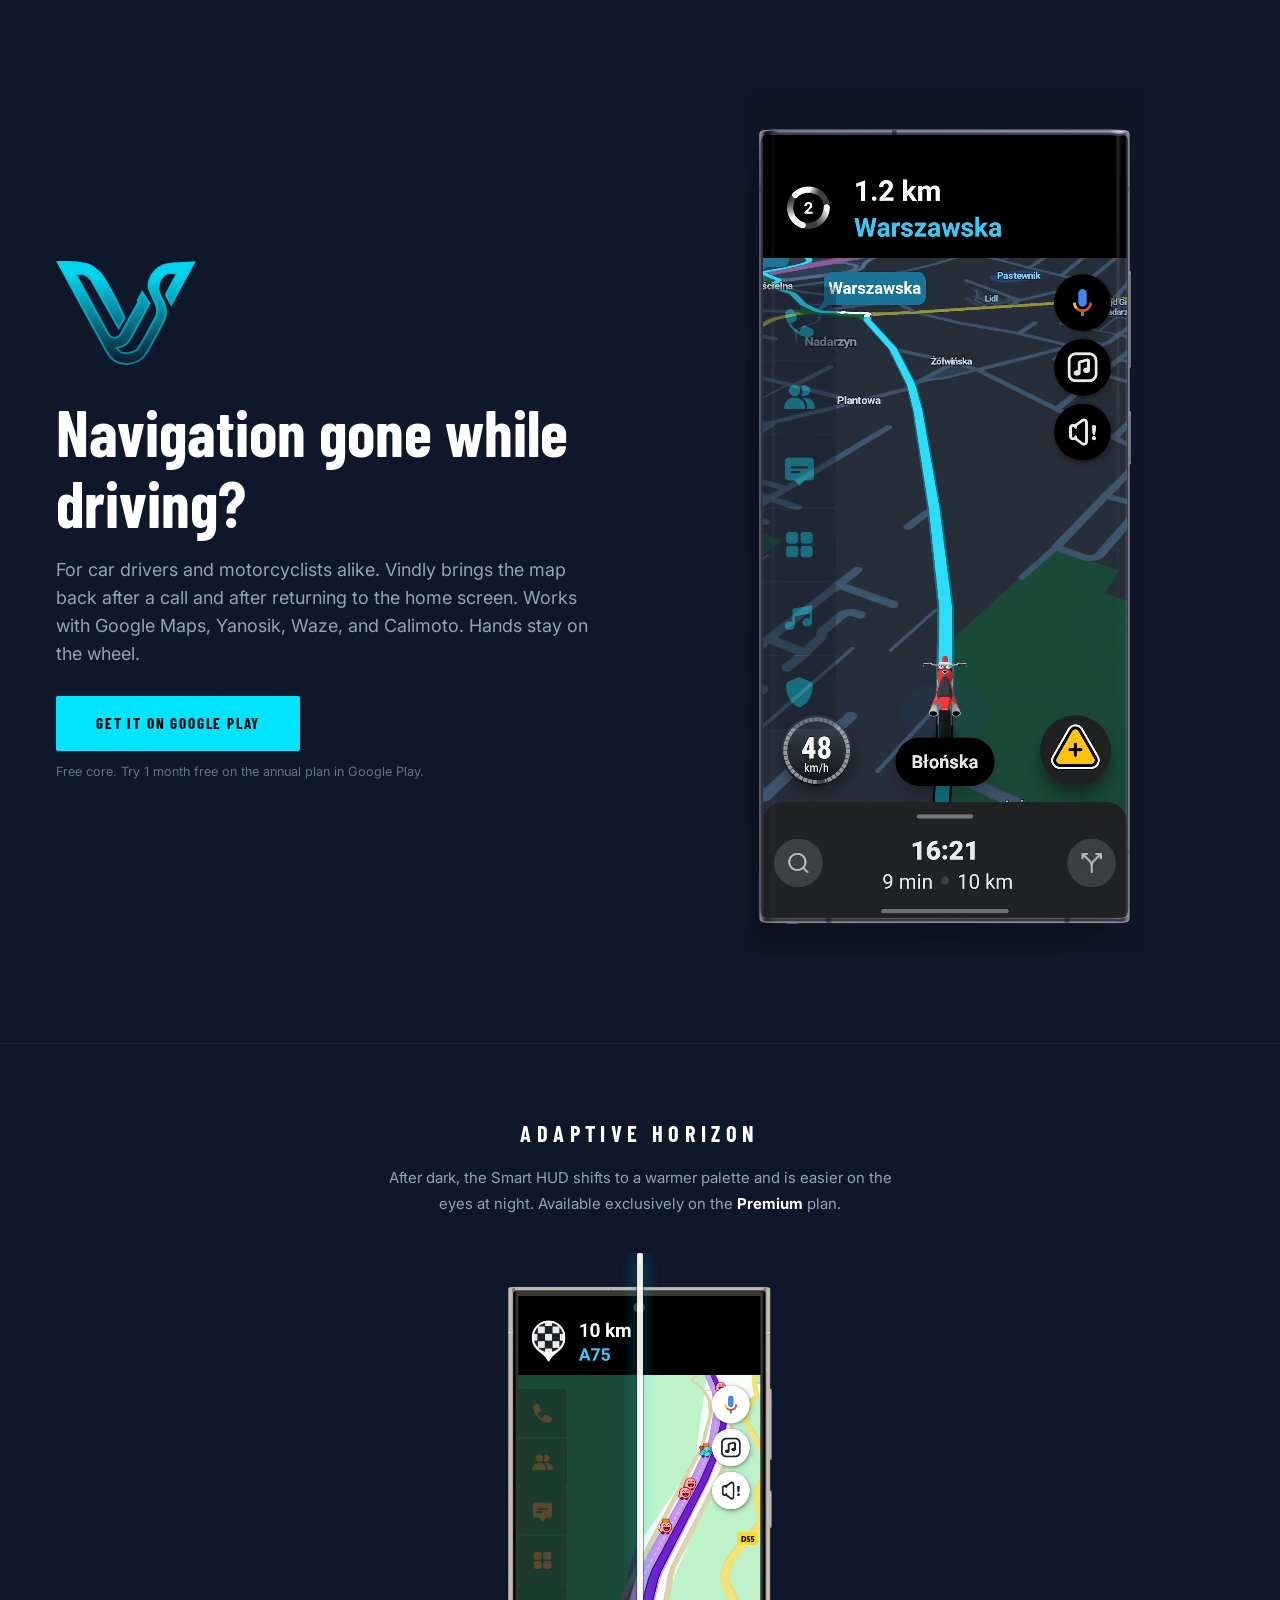
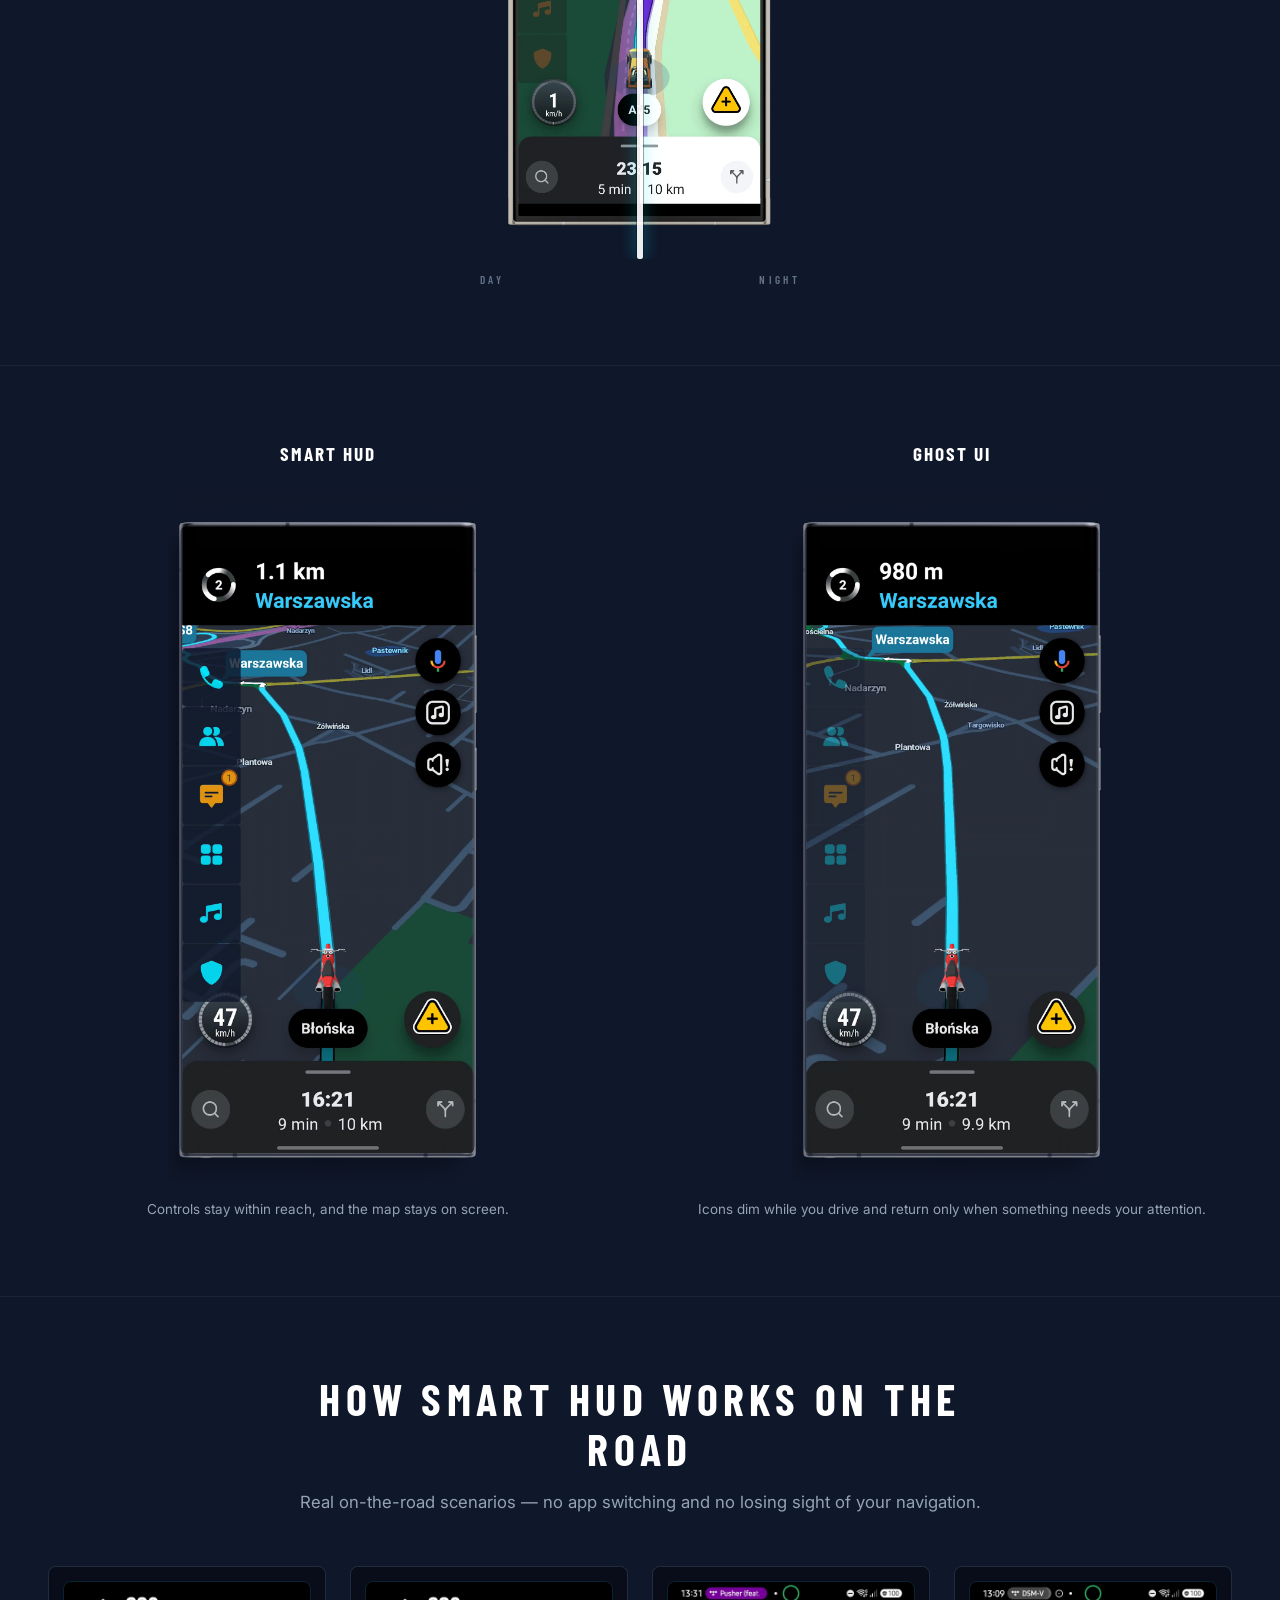
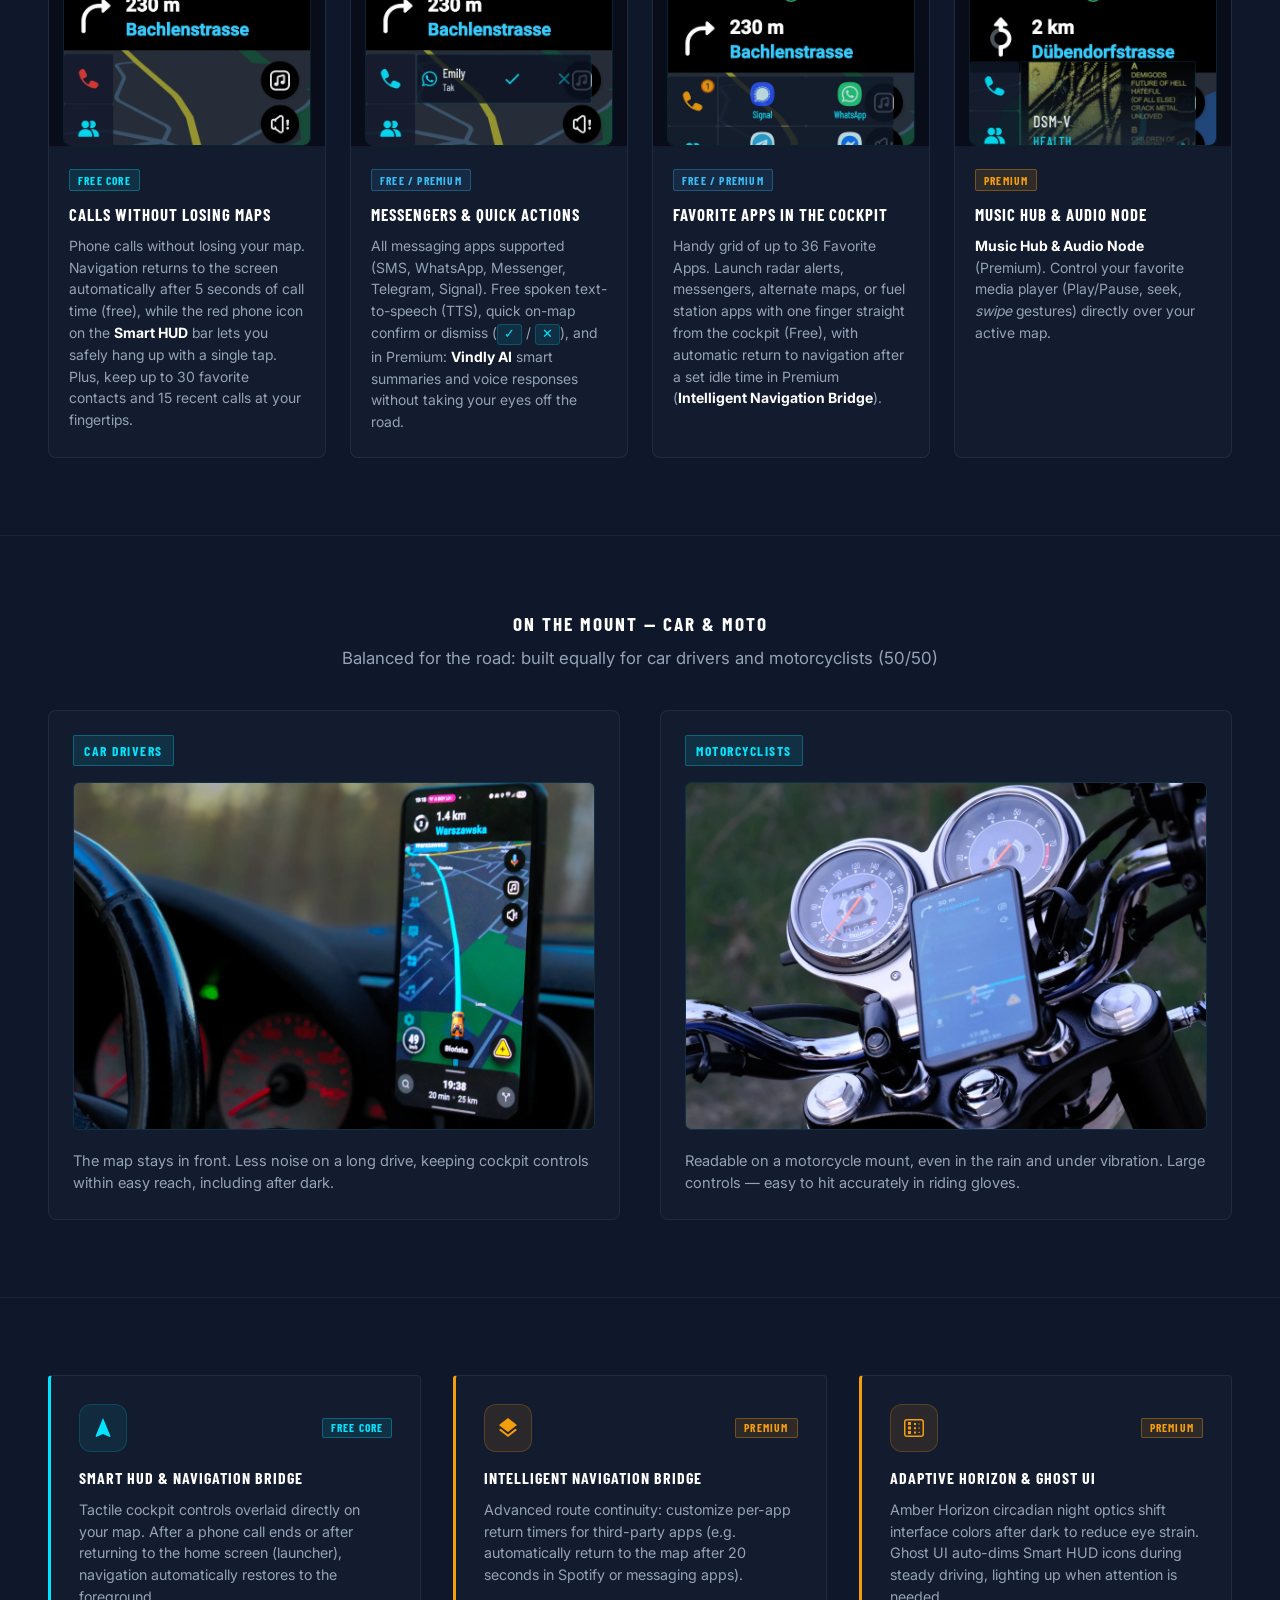
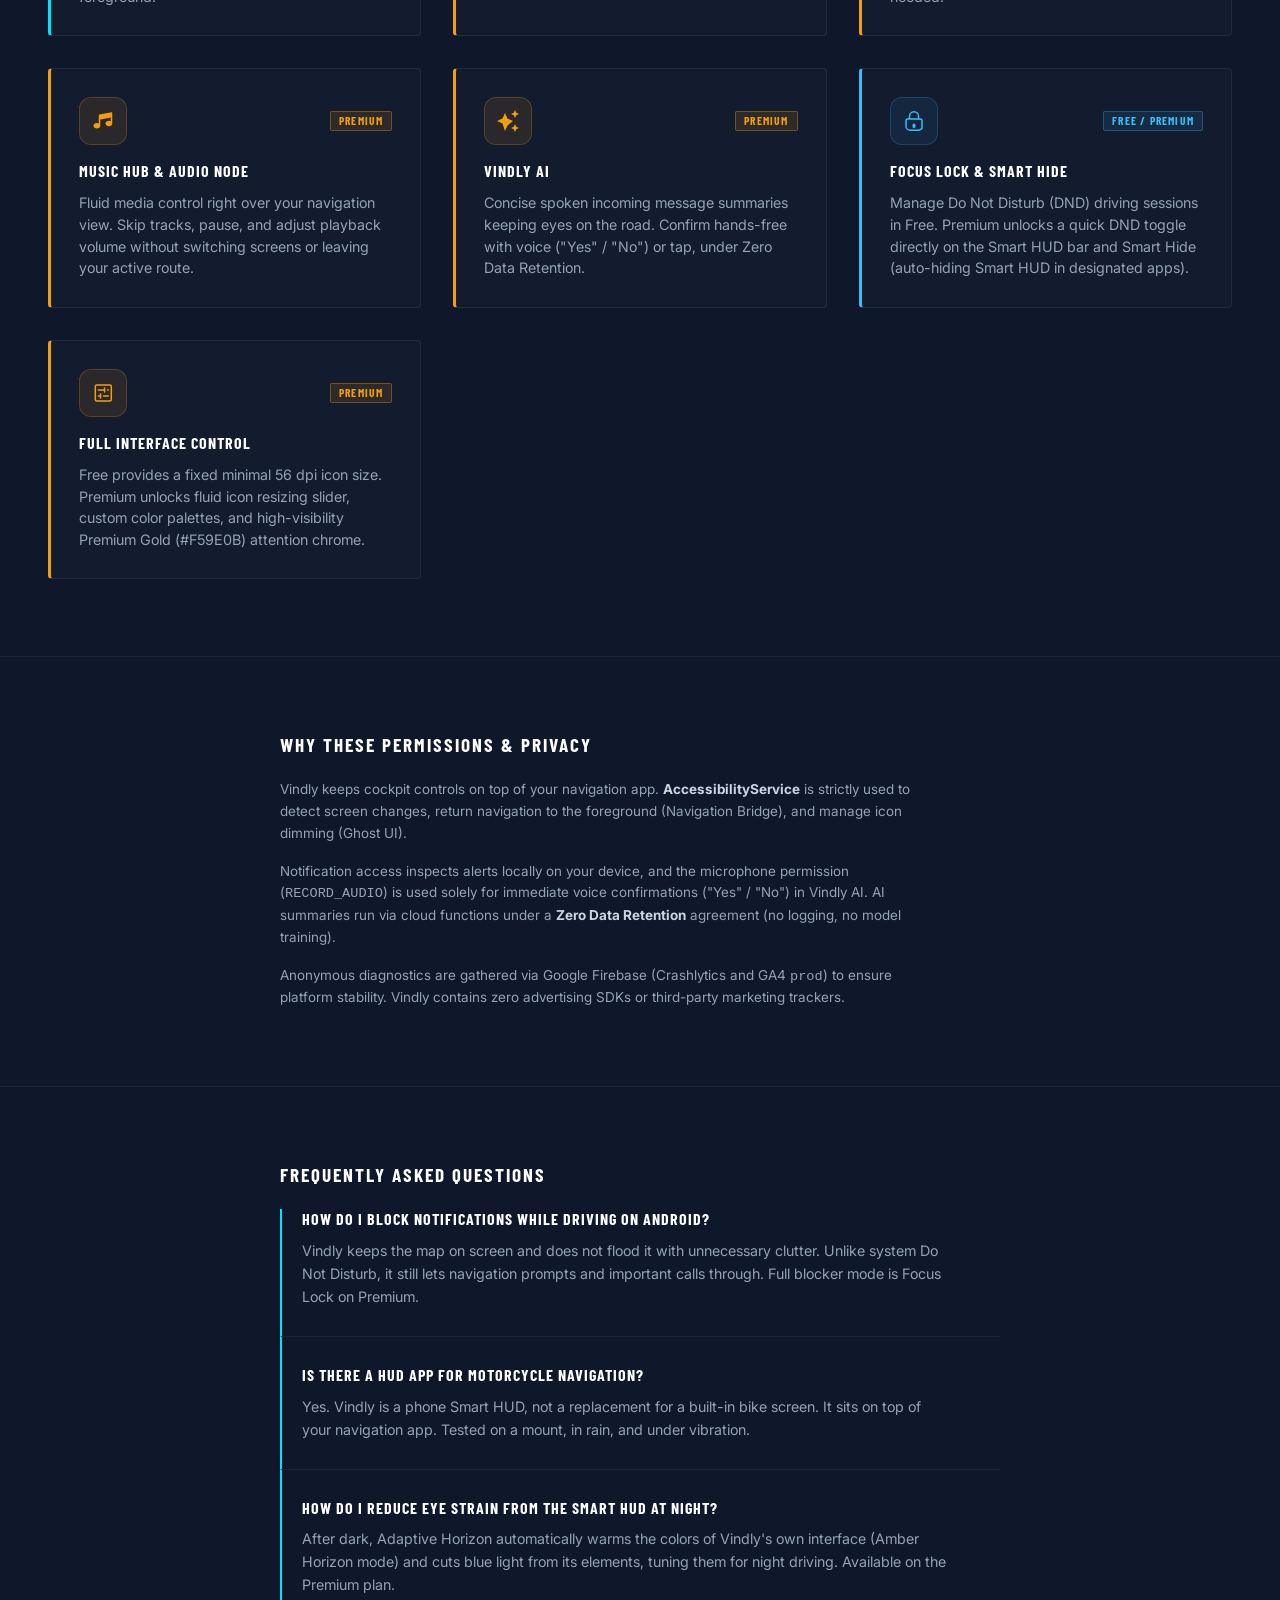
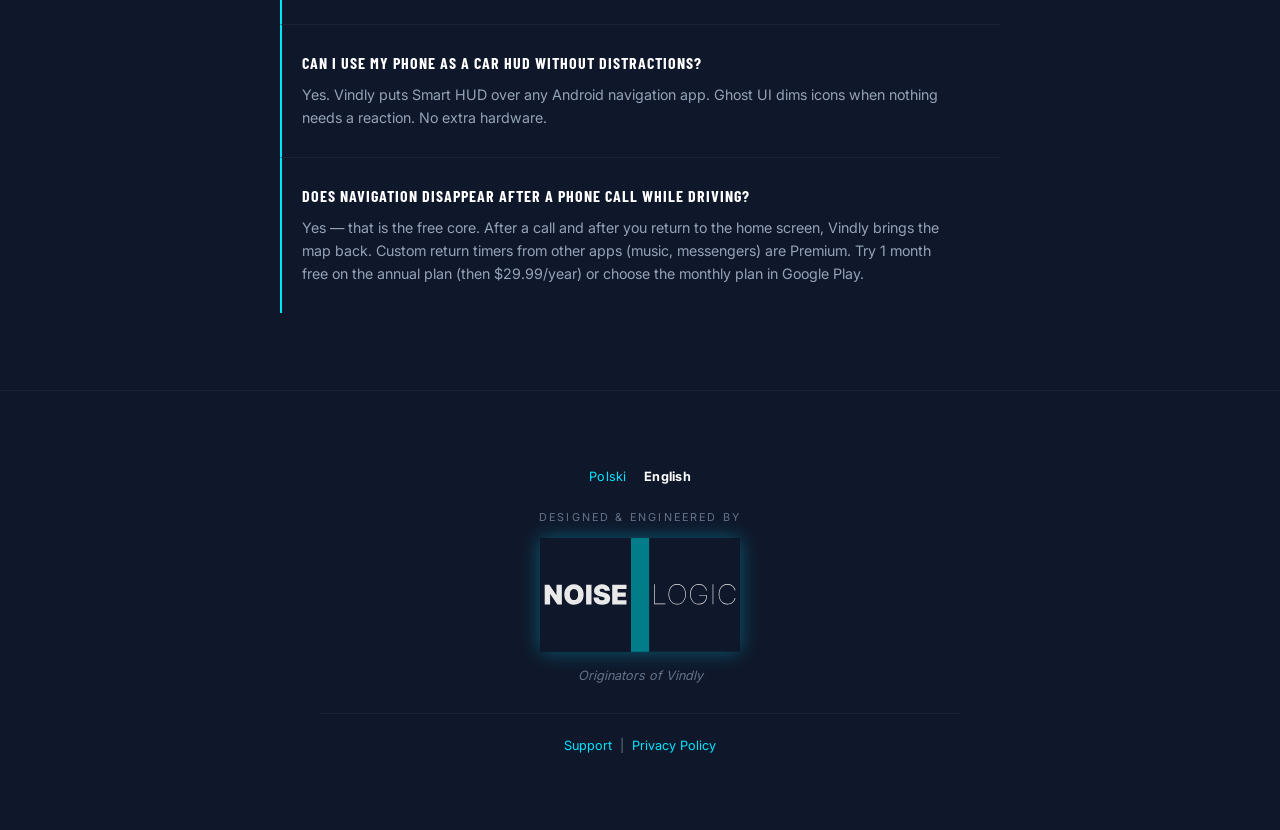
==== commit 83162a3b: "feat: fix card SVG icon sizes, balance Car & Moto 50/50, and add Smart HUD in action showcase" ====
--- a/en/index.html
+++ b/en/index.html
@@ -24,9 +24,9 @@
     <meta name="twitter:description" content="Restores navigation after a phone call and after returning to the home screen. No ads. No tracking.">
     <meta name="twitter:image" content="https://vindly.app/og-vindly.jpg">
 
-    <script type="application/ld+json">{"@context":"https://schema.org","@type":"SoftwareApplication","name":"Vindly","operatingSystem":"ANDROID","applicationCategory":"AutoApplication","downloadUrl":"https://play.google.com/store/apps/details?id=io.noiselogic.vindly","installUrl":"https://play.google.com/store/apps/details?id=io.noiselogic.vindly","offers":{"@type":"Offer","price":"0.00","priceCurrency":"USD"},"description":"Android overlay that brings the map back after a call and after you return to the home screen. Works with Google Maps, Yanosik, Waze, and Calimoto. Try 1 month free on the annual plan ($29.99/year)."}</script>
-
-    <script type="application/ld+json">{"@context":"https://schema.org","@type":"FAQPage","mainEntity":[{"@type":"Question","name":"How do I block notifications while driving on Android?","acceptedAnswer":{"@type":"Answer","text":"Vindly keeps the map on screen and does not flood it with overlay noise. Unlike system Do Not Disturb, it still lets navigation prompts and important calls through. Full blocker mode is Focus Lock on Premium."}},{"@type":"Question","name":"Is there a HUD app for motorcycle navigation?","acceptedAnswer":{"@type":"Answer","text":"Yes. Vindly is a phone overlay, not a replacement for a built-in bike screen. It sits on top of your navigation app. Tested on a mount, in rain, and under vibration."}},{"@type":"Question","name":"How do I reduce eye strain from the navigation overlay at night?","acceptedAnswer":{"@type":"Answer","text":"After dark, Adaptive Horizon automatically warms the colors of Vindly's own interface (Amber Horizon mode) and cuts blue light from its elements, tuning them for night driving. Available on the Premium plan."}},{"@type":"Question","name":"Can I use my phone as a car HUD without distractions?","acceptedAnswer":{"@type":"Answer","text":"Yes. Vindly puts Smart HUD over any Android navigation app. Ghost UI dims icons when nothing needs a reaction. No extra hardware."}},{"@type":"Question","name":"Does navigation disappear after a phone call while driving?","acceptedAnswer":{"@type":"Answer","text":"Yes — that is the free core. After a call and after you return to the home screen, Vindly brings the map back. Custom return timers from other apps (music, messengers) are Premium. Try 1 month free on the annual plan (then $29.99/year) or choose the monthly plan in Google Play."}}]}</script>
+    <script type="application/ld+json">{"@context":"https://schema.org","@type":"SoftwareApplication","name":"Vindly","operatingSystem":"ANDROID","applicationCategory":"AutoApplication","downloadUrl":"https://play.google.com/store/apps/details?id=io.noiselogic.vindly","installUrl":"https://play.google.com/store/apps/details?id=io.noiselogic.vindly","offers":{"@type":"Offer","price":"0.00","priceCurrency":"USD"},"description":"Smart HUD for Android that brings the map back after a call and after you return to the home screen. Works with Google Maps, Yanosik, Waze, and Calimoto. Try 1 month free on the annual plan ($29.99/year)."}</script>
+
+    <script type="application/ld+json">{"@context":"https://schema.org","@type":"FAQPage","mainEntity":[{"@type":"Question","name":"How do I block notifications while driving on Android?","acceptedAnswer":{"@type":"Answer","text":"Vindly keeps the map on screen and does not flood it with unnecessary clutter. Unlike system Do Not Disturb, it still lets navigation prompts and important calls through. Full blocker mode is Focus Lock on Premium."}},{"@type":"Question","name":"Is there a HUD app for motorcycle navigation?","acceptedAnswer":{"@type":"Answer","text":"Yes. Vindly is a phone Smart HUD, not a replacement for a built-in bike screen. It sits on top of your navigation app. Tested on a mount, in rain, and under vibration."}},{"@type":"Question","name":"How do I reduce eye strain from the Smart HUD at night?","acceptedAnswer":{"@type":"Answer","text":"After dark, Adaptive Horizon automatically warms the colors of Vindly's own interface (Amber Horizon mode) and cuts blue light from its elements, tuning them for night driving. Available on the Premium plan."}},{"@type":"Question","name":"Can I use my phone as a car HUD without distractions?","acceptedAnswer":{"@type":"Answer","text":"Yes. Vindly puts Smart HUD over any Android navigation app. Ghost UI dims icons when nothing needs a reaction. No extra hardware."}},{"@type":"Question","name":"Does navigation disappear after a phone call while driving?","acceptedAnswer":{"@type":"Answer","text":"Yes — that is the free core. After a call and after you return to the home screen, Vindly brings the map back. Custom return timers from other apps (music, messengers) are Premium. Try 1 month free on the annual plan (then $29.99/year) or choose the monthly plan in Google Play."}}]}</script>
 
     <link rel="stylesheet" href="../landing.css">
 </head>
@@ -37,7 +37,7 @@
             <div class="hero-copy">
                 <img src="../logo-vindly.svg" alt="Vindly" class="hero-logo" width="140" height="104">
                 <h1 class="hero-title">Navigation gone while driving?</h1>
-                <h2 class="hero-lead">Vindly brings the map back after a call and after returning to the home screen. Works with Google Maps, Yanosik, Waze, and Calimoto. Hands stay on the wheel.</h2>
+                <h2 class="hero-lead">For car drivers and motorcyclists alike. Vindly brings the map back after a call and after returning to the home screen. Works with Google Maps, Yanosik, Waze, and Calimoto. Hands stay on the wheel.</h2>
                 <a class="btn-play" href="https://play.google.com/store/apps/details?id=io.noiselogic.vindly" target="_blank" rel="noopener noreferrer">Get it on Google Play</a>
                 <p class="waitlist-trust">Free core. Try 1 month free on the annual plan in Google Play.</p>
             </div>
@@ -52,7 +52,7 @@
                             playsinline
                             preload="metadata"
                             poster="../comparison-stealth.webp?v=5"
-                            aria-label="Vindly overlay on navigation"
+                            aria-label="Vindly Smart HUD on navigation"
                         >
                             <source src="../vindlyapp.webm?v=4" type="video/webm">
                             <source src="../vindlyapp.mp4?v=4" type="video/mp4">
@@ -66,7 +66,7 @@
     <section class="day-night-exposure" aria-labelledby="day-night-heading">
         <div class="day-night-inner">
             <h2 id="day-night-heading" class="day-night-title">Adaptive Horizon</h2>
-            <p class="day-night-lead">After dark, the overlay shifts to a warmer palette and is easier on the eyes at night. Available exclusively on the <strong>Premium</strong> plan.</p>
+            <p class="day-night-lead">After dark, the Smart HUD shifts to a warmer palette and is easier on the eyes at night. Available exclusively on the <strong>Premium</strong> plan.</p>
             <div class="day-night-device">
                 <div class="day-night-frame" data-day-night style="--exposure: 50%;">
                     <img class="day-night-base" src="../amber-compare-day.webp?v=1" alt="Navigation interface in daylight" width="1245" height="2359" loading="lazy" decoding="async">
@@ -99,29 +99,105 @@
       </div>
     </section>
 
+    <section class="hud-in-action" aria-labelledby="hud-action-heading">
+        <div class="hud-action-inner">
+            <div class="hud-action-header">
+                <h2 id="hud-action-heading" class="hud-action-title">How Smart HUD Works on the Road</h2>
+                <p class="hud-action-lead">Real on-the-road scenarios — no app switching and no losing sight of your navigation.</p>
+            </div>
+
+            <div class="hud-action-grid">
+                <!-- View 1 -->
+                <article class="hud-action-card">
+                    <div class="hud-action-media">
+                        <button type="button" class="lightbox-trigger hud-lightbox-trigger" aria-label="Enlarge screenshot: Phone calls without losing maps" data-lightbox-trigger>
+                            <img src="../hud-active-call.webp" alt="Phone calls without losing maps in Vindly Smart HUD" width="1080" height="2197" loading="lazy" decoding="async">
+                        </button>
+                    </div>
+                    <div class="hud-action-content">
+                        <div class="hud-action-meta">
+                            <span class="feature-badge feature-badge--free">Free Core</span>
+                        </div>
+                        <h3>Calls without losing maps</h3>
+                        <p>Phone calls without losing your map. Navigation returns to the screen automatically after 5 seconds of call time (free), while the red phone icon on the <strong>Smart HUD</strong> bar lets you safely hang up with a single tap. Plus, keep up to 30 favorite contacts and 15 recent calls at your fingertips.</p>
+                    </div>
+                </article>
+
+                <!-- View 2 -->
+                <article class="hud-action-card">
+                    <div class="hud-action-media">
+                        <button type="button" class="lightbox-trigger hud-lightbox-trigger" aria-label="Enlarge screenshot: Messengers & quick actions" data-lightbox-trigger>
+                            <img src="../hud-messages-action.webp" alt="Messaging apps and notifications over maps in Vindly Smart HUD" width="1080" height="2197" loading="lazy" decoding="async">
+                        </button>
+                    </div>
+                    <div class="hud-action-content">
+                        <div class="hud-action-meta">
+                            <span class="feature-badge feature-badge--mixed">Free / Premium</span>
+                        </div>
+                        <h3>Messengers &amp; quick actions</h3>
+                        <p>All messaging apps supported (SMS, WhatsApp, Messenger, Telegram, Signal). Free spoken text-to-speech (TTS), quick on-map confirm or dismiss (<code>✓</code> / <code>✕</code>), and in Premium: <strong>Vindly AI</strong> smart summaries and voice responses without taking your eyes off the road.</p>
+                    </div>
+                </article>
+
+                <!-- View 3 -->
+                <article class="hud-action-card">
+                    <div class="hud-action-media">
+                        <button type="button" class="lightbox-trigger hud-lightbox-trigger" aria-label="Enlarge screenshot: Favorite apps in the cockpit" data-lightbox-trigger>
+                            <img src="../hud-favorite-apps.webp" alt="Favorite apps grid in Vindly Smart HUD" width="1080" height="2340" loading="lazy" decoding="async">
+                        </button>
+                    </div>
+                    <div class="hud-action-content">
+                        <div class="hud-action-meta">
+                            <span class="feature-badge feature-badge--mixed">Free / Premium</span>
+                        </div>
+                        <h3>Favorite apps in the cockpit</h3>
+                        <p>Handy grid of up to 36 Favorite Apps. Launch radar alerts, messengers, alternate maps, or fuel station apps with one finger straight from the cockpit (Free), with automatic return to navigation after a set idle time in Premium (<strong>Intelligent Navigation Bridge</strong>).</p>
+                    </div>
+                </article>
+
+                <!-- View 4 -->
+                <article class="hud-action-card">
+                    <div class="hud-action-media">
+                        <button type="button" class="lightbox-trigger hud-lightbox-trigger" aria-label="Enlarge screenshot: Music Hub & Audio Node" data-lightbox-trigger>
+                            <img src="../hud-music-player.webp" alt="Media player control over maps in Vindly Smart HUD" width="1080" height="2340" loading="lazy" decoding="async">
+                        </button>
+                    </div>
+                    <div class="hud-action-content">
+                        <div class="hud-action-meta">
+                            <span class="feature-badge feature-badge--premium">Premium</span>
+                        </div>
+                        <h3>Music Hub &amp; Audio Node</h3>
+                        <p><strong>Music Hub &amp; Audio Node</strong> (Premium). Control your favorite media player (Play/Pause, seek, <em>swipe</em> gestures) directly over your active map.</p>
+                    </div>
+                </article>
+            </div>
+        </div>
+    </section>
+
     <section id="field-proof" class="field-proof" aria-labelledby="proof-heading">
         <div class="container">
-            <h2 id="proof-heading" class="compliance-shield-title">On the mount</h2>
-
-            <div class="proof-tabs-nav" role="tablist" aria-label="Choose vehicle">
-                <button type="button" class="tab-btn active" role="tab" aria-selected="true" aria-controls="panel-moto" id="tab-moto" tabindex="0">MOTO</button>
-                <span class="tab-divider" aria-hidden="true">|</span>
-                <button type="button" class="tab-btn" role="tab" aria-selected="false" aria-controls="panel-auto" id="tab-auto" tabindex="-1">AUTO</button>
-            </div>
-
-            <div class="proof-tabs-content">
-                <div class="tab-panel active" id="panel-moto" role="tabpanel" aria-labelledby="tab-moto">
+            <h2 id="proof-heading" class="compliance-shield-title">On the Mount — Car &amp; Moto</h2>
+            <p class="proof-subtitle">Balanced for the road: built equally for car drivers and motorcyclists (50/50)</p>
+
+            <div class="proof-dual-grid">
+                <div class="proof-card">
+                    <div class="proof-card-header">
+                        <span class="proof-vehicle-badge">Car Drivers</span>
+                    </div>
+                    <button type="button" class="lightbox-trigger" aria-label="Enlarge car interior photo" data-lightbox-trigger>
+                        <img src="../proof-auto.webp" alt="Vindly on a car mount during night driving" class="proof-image" width="2400" height="1600" loading="lazy" decoding="async">
+                    </button>
+                    <p class="proof-caption">The map stays in front. Less noise on a long drive, keeping cockpit controls within easy reach, including after dark.</p>
+                </div>
+
+                <div class="proof-card">
+                    <div class="proof-card-header">
+                        <span class="proof-vehicle-badge">Motorcyclists</span>
+                    </div>
                     <button type="button" class="lightbox-trigger" aria-label="Enlarge motorcycle photo" data-lightbox-trigger>
                         <img src="../proof-moto.webp" alt="Vindly mounted on a Triumph Bonneville in the rain" class="proof-image" width="2400" height="1600" loading="lazy" decoding="async">
                     </button>
-                    <p class="proof-caption">Readable on a motorcycle mount, in the rain and under vibration. Large controls — no hunting for the screen in gloves.</p>
-                </div>
-
-                <div class="tab-panel" id="panel-auto" role="tabpanel" aria-labelledby="tab-auto" hidden>
-                    <button type="button" class="lightbox-trigger" aria-label="Enlarge car interior photo" data-lightbox-trigger>
-                        <img src="../proof-auto.webp" alt="Vindly on a car mount during night driving" class="proof-image" width="2400" height="1600" loading="lazy" decoding="async">
-                    </button>
-                    <p class="proof-caption">The map stays in front. Less noise on a long drive, including after dark.</p>
+                    <p class="proof-caption">Readable on a motorcycle mount, even in the rain and under vibration. Large controls — easy to hit accurately in riding gloves.</p>
                 </div>
             </div>
         </div>
@@ -132,7 +208,7 @@
         <div class="feature-item">
             <div class="feature-header">
                 <div class="feature-icon-box">
-                    <svg class="feature-icon" viewBox="0 0 24 24" fill="currentColor" aria-hidden="true">
+                    <svg class="feature-icon" width="24" height="24" viewBox="0 0 24 24" fill="currentColor" aria-hidden="true">
                         <path d="M12 2L4.5 20.29l0.71 0.71L12 18l6.79 3 0.71-0.71L12 2z"/>
                     </svg>
                 </div>
@@ -145,7 +221,7 @@
         <div class="feature-item feature-item--premium">
             <div class="feature-header">
                 <div class="feature-icon-box">
-                    <svg class="feature-icon" viewBox="0 0 24 24" fill="currentColor" aria-hidden="true">
+                    <svg class="feature-icon" width="24" height="24" viewBox="0 0 24 24" fill="currentColor" aria-hidden="true">
                         <path d="M12 16l7.36-5.73L21 9l-9-7-9 7 1.37 1.27L12 16zM12 18.54l-7.38-5.74L3 14.07l9 7 9-7-1.63-1.27L12 18.54z"/>
                     </svg>
                 </div>
@@ -158,7 +234,7 @@
         <div class="feature-item feature-item--premium">
             <div class="feature-header">
                 <div class="feature-icon-box">
-                    <svg class="feature-icon" viewBox="0 0 24 24" fill="none" aria-hidden="true">
+                    <svg class="feature-icon" width="24" height="24" viewBox="0 0 24 24" fill="none" aria-hidden="true">
                         <path d="M5 3.75H19C20.2426 3.75 21.25 4.7574 21.25 6V18C21.25 19.2426 20.2426 20.25 19 20.25H5C3.7574 20.25 2.75 19.2426 2.75 18V6C2.75 4.7574 3.7574 3.75 5 3.75Z" stroke="currentColor" stroke-width="1.5" stroke-linecap="round" stroke-linejoin="round"/>
                         <path d="M6 6H9V9H6zM6 10.5H9V13.5H6zM6 15H9V18H6zM12 7H14V9H12zM12 11.25H14V13.25H12zM12 15.5H14V17.5H12zM16.5 7.4H17.7V8.6H16.5zM16.5 11.6H17.7V12.8H16.5zM16.5 15.8H17.7V17H16.5z" fill="currentColor"/>
                     </svg>
@@ -166,13 +242,13 @@
                 <span class="feature-badge feature-badge--premium">Premium</span>
             </div>
             <h3>Adaptive Horizon &amp; Ghost UI</h3>
-            <p>Amber Horizon circadian night optics shift interface colors after dark to reduce eye strain. Ghost UI auto-dims overlay icons during steady driving, lighting up when attention is needed.</p>
-        </div>
-
-        <div class="feature-item feature-item--premium">
-            <div class="feature-header">
-                <div class="feature-icon-box">
-                    <svg class="feature-icon" viewBox="0 0 24 24" fill="currentColor" aria-hidden="true">
+            <p>Amber Horizon circadian night optics shift interface colors after dark to reduce eye strain. Ghost UI auto-dims Smart HUD icons during steady driving, lighting up when attention is needed.</p>
+        </div>
+
+        <div class="feature-item feature-item--premium">
+            <div class="feature-header">
+                <div class="feature-icon-box">
+                    <svg class="feature-icon" width="24" height="24" viewBox="0 0 24 24" fill="currentColor" aria-hidden="true">
                         <path d="M21.25 4c0-.223-.1-.435-.271-.577a.78.78 0 0 0-.617-.16L8.362 5.513a.987.987 0 0 0-.612.987v7.958a3.375 3.375 0 0 0-1.875-.458c-1.864 0-3.375 1.231-3.375 2.75s1.511 2.75 3.375 2.75c1.864 0 3.375-1.231 3.375-2.75V10.62l10.5-2.01v3.598a3.375 3.375 0 0 0-1.875-.458c-1.864 0-3.375 1.231-3.375 2.75s1.511 2.75 3.375 2.75c1.864 0 3.375-1.231 3.375-2.75V4z"/>
                     </svg>
                 </div>
@@ -185,33 +261,33 @@
         <div class="feature-item feature-item--premium">
             <div class="feature-header">
                 <div class="feature-icon-box">
-                    <svg class="feature-icon" viewBox="0 0 24 24" fill="currentColor" aria-hidden="true">
+                    <svg class="feature-icon" width="24" height="24" viewBox="0 0 24 24" fill="currentColor" aria-hidden="true">
                         <path d="M19 9l1.25-2.75L23 5l-2.75-1.25L19 1l-1.25 2.75L15 5l2.75 1.25L19 9zm-7.5.5L9 4 6.5 9.5 1 12l5.5 2.5L9 22l2.5-5.5L17 12l-5.5-2.5zm7.5 5.5l-1.25 2.75L15 19l2.75 1.25L19 23l1.25-2.75L23 19l-2.75-1.25L19 15z"/>
                     </svg>
                 </div>
                 <span class="feature-badge feature-badge--premium">Premium</span>
             </div>
-            <h3>Vindly AI (DPN-1)</h3>
-            <p>Concise spoken incoming message summaries keeping eyes on the road. DPN-1 dual-input lets you confirm hands-free with voice ("Yes" / "No") or tap, under Zero Data Retention.</p>
+            <h3>Vindly AI</h3>
+            <p>Concise spoken incoming message summaries keeping eyes on the road. Confirm hands-free with voice ("Yes" / "No") or tap, under Zero Data Retention.</p>
         </div>
 
         <div class="feature-item feature-item--mixed">
             <div class="feature-header">
                 <div class="feature-icon-box">
-                    <svg class="feature-icon" viewBox="0 0 24 24" fill="none" stroke="currentColor" stroke-width="1.5" stroke-linecap="round" stroke-linejoin="round" aria-hidden="true">
+                    <svg class="feature-icon" width="24" height="24" viewBox="0 0 24 24" fill="none" stroke="currentColor" stroke-width="1.5" stroke-linecap="round" stroke-linejoin="round" aria-hidden="true">
                         <path d="M7.5 9.88H16.5M7.5 9.88V7.25C7.5 4.76 9.51 2.75 12 2.75s4.5 2.01 4.5 4.5v2.63M7.5 9.88H5.5C4.67 9.88 4 10.55 4 11.38V17.25C4 19.46 5.79 21.25 8 21.25H16c2.21 0 4-1.79 4-2.00V11.38c0-.83-.67-1.5-1.5-1.5H16.5M12 18.25c-.41 0-.75-.34-.75-.75V16c0-.41.34-.75.75-.75s.75.34.75.75v1.5c0 .41-.34.75-.75.75z"/>
                     </svg>
                 </div>
                 <span class="feature-badge feature-badge--mixed">Free / Premium</span>
             </div>
             <h3>Focus Lock &amp; Smart Hide</h3>
-            <p>Manage Do Not Disturb (DND) driving sessions in Free. Premium unlocks a quick DND toggle directly on the Smart HUD bar and Smart Hide (auto-hiding overlay in designated apps).</p>
-        </div>
-
-        <div class="feature-item feature-item--premium">
-            <div class="feature-header">
-                <div class="feature-icon-box">
-                    <svg class="feature-icon" viewBox="0 0 24 24" fill="none" stroke="currentColor" stroke-width="1.5" stroke-linecap="round" stroke-linejoin="round" aria-hidden="true">
+            <p>Manage Do Not Disturb (DND) driving sessions in Free. Premium unlocks a quick DND toggle directly on the Smart HUD bar and Smart Hide (auto-hiding Smart HUD in designated apps).</p>
+        </div>
+
+        <div class="feature-item feature-item--premium">
+            <div class="feature-header">
+                <div class="feature-icon-box">
+                    <svg class="feature-icon" width="24" height="24" viewBox="0 0 24 24" fill="none" stroke="currentColor" stroke-width="1.5" stroke-linecap="round" stroke-linejoin="round" aria-hidden="true">
                         <path d="M9.56 15H7.31M9.56 15v-2M9.56 15v2M13.56 7v2m0 0v2m0-2H7.31M16.56 9h.75M17.31 15H12.56M18.81 20H5.81C4.98 20 4.31 19.33 4.31 18.5V5.5C4.31 4.67 4.98 4 5.81 4h13c.83 0 1.5.67 1.5 1.5v13c0 .83-.67 1.5-1.5 1.5z"/>
                     </svg>
                 </div>
@@ -231,7 +307,7 @@
                     Vindly keeps cockpit controls on top of your navigation app. <strong>AccessibilityService</strong> is strictly used to detect screen changes, return navigation to the foreground (Navigation Bridge), and manage icon dimming (Ghost UI).
                 </p>
                 <p>
-                    Notification access inspects alerts locally on your device, and the microphone permission (<code>RECORD_AUDIO</code>) is used solely for immediate DPN-1 voice confirmations ("Yes" / "No") in Vindly AI. AI summaries run via cloud functions under a <strong>Zero Data Retention</strong> agreement (no logging, no model training).
+                    Notification access inspects alerts locally on your device, and the microphone permission (<code>RECORD_AUDIO</code>) is used solely for immediate voice confirmations ("Yes" / "No") in Vindly AI. AI summaries run via cloud functions under a <strong>Zero Data Retention</strong> agreement (no logging, no model training).
                 </p>
                 <p>
                     Anonymous diagnostics are gathered via Google Firebase (Crashlytics and GA4 <code>prod</code>) to ensure platform stability. Vindly contains zero advertising SDKs or third-party marketing trackers.
@@ -246,14 +322,14 @@
             <div class="faq-list">
                 <div class="faq-item">
                     <h3>How do I block notifications while driving on Android?</h3>
-                    <p>Vindly keeps the map on screen and does not flood it with overlay noise. Unlike system Do Not Disturb, it still lets navigation prompts and important calls through. Full blocker mode is Focus Lock on Premium.</p>
+                    <p>Vindly keeps the map on screen and does not flood it with unnecessary clutter. Unlike system Do Not Disturb, it still lets navigation prompts and important calls through. Full blocker mode is Focus Lock on Premium.</p>
                 </div>
                 <div class="faq-item">
                     <h3>Is there a HUD app for motorcycle navigation?</h3>
-                    <p>Yes. Vindly is a phone overlay, not a replacement for a built-in bike screen. It sits on top of your navigation app. Tested on a mount, in rain, and under vibration.</p>
-                </div>
-                <div class="faq-item">
-                    <h3>How do I reduce eye strain from the navigation overlay at night?</h3>
+                    <p>Yes. Vindly is a phone Smart HUD, not a replacement for a built-in bike screen. It sits on top of your navigation app. Tested on a mount, in rain, and under vibration.</p>
+                </div>
+                <div class="faq-item">
+                    <h3>How do I reduce eye strain from the Smart HUD at night?</h3>
                     <p>After dark, Adaptive Horizon automatically warms the colors of Vindly's own interface (Amber Horizon mode) and cuts blue light from its elements, tuning them for night driving. Available on the Premium plan.</p>
                 </div>
                 <div class="faq-item">
--- a/landing.css
+++ b/landing.css
@@ -458,7 +458,164 @@
     border-radius: 10px;
 }
 
-/* Field proof — unified tabs + lightbox */
+/* --- How Smart HUD Works on the Road --- */
+.hud-in-action {
+    background-color: var(--midnight-navy);
+    border-top: 1px solid rgba(255, 255, 255, 0.05);
+    padding: var(--section-y) clamp(22px, 5vw, 48px);
+}
+
+.hud-action-inner {
+    max-width: var(--content-max);
+    margin: 0 auto;
+}
+
+.hud-action-header {
+    text-align: center;
+    max-width: 760px;
+    margin: 0 auto clamp(32px, 4vw, 56px);
+}
+
+.hud-action-title {
+    font-size: clamp(2rem, 3.5vw, 2.75rem);
+    letter-spacing: 0.12em;
+    margin: 0 0 1rem;
+    color: var(--white);
+    font-family: 'Barlow Condensed', sans-serif;
+    font-weight: 700;
+    text-transform: uppercase;
+}
+
+.hud-action-lead {
+    font-size: 1.05rem;
+    color: var(--slate-400);
+    margin: 0;
+    line-height: 1.55;
+    font-family: 'Inter', sans-serif;
+}
+
+.hud-action-grid {
+    display: grid;
+    grid-template-columns: repeat(4, minmax(0, 1fr));
+    gap: clamp(16px, 2vw, 24px);
+}
+
+.hud-action-card {
+    display: flex;
+    flex-direction: column;
+    background: rgba(255, 255, 255, 0.02);
+    border: 1px solid rgba(100, 116, 139, 0.18);
+    border-radius: 8px;
+    overflow: hidden;
+    transition: border-color 0.25s ease, transform 0.25s ease, box-shadow 0.25s ease;
+}
+
+.hud-action-card:hover {
+    border-color: rgba(0, 229, 255, 0.35);
+    transform: translateY(-3px);
+    box-shadow: 0 12px 32px rgba(0, 0, 0, 0.4);
+}
+
+.hud-action-media {
+    background: #080d19;
+    padding: 14px 14px 0;
+    display: flex;
+    justify-content: center;
+    border-bottom: 1px solid rgba(255, 255, 255, 0.05);
+}
+
+.hud-lightbox-trigger {
+    background: transparent;
+    border: none;
+    padding: 0;
+    margin: 0;
+    cursor: zoom-in;
+    display: block;
+    width: 100%;
+    max-width: 240px;
+    aspect-ratio: 1080 / 2250;
+    overflow: hidden;
+    border-radius: 6px;
+    position: relative;
+    transition: transform 0.2s ease;
+}
+
+.hud-lightbox-trigger:hover {
+    transform: scale(1.02);
+}
+
+.hud-lightbox-trigger img {
+    width: 100%;
+    height: 100%;
+    object-fit: cover;
+    object-position: top center;
+    display: block;
+    border-radius: 6px;
+}
+
+.hud-action-content {
+    padding: 1.25rem 1.25rem 1.5rem;
+    display: flex;
+    flex-direction: column;
+    flex-grow: 1;
+}
+
+.hud-action-meta {
+    margin-bottom: 0.75rem;
+}
+
+.hud-action-card h3 {
+    font-size: 1.05rem;
+    letter-spacing: 1px;
+    margin: 0 0 0.6rem;
+    color: var(--white);
+    font-family: 'Barlow Condensed', sans-serif;
+    font-weight: 700;
+    text-transform: uppercase;
+    line-height: 1.25;
+}
+
+.hud-action-card p {
+    font-size: 0.88rem;
+    color: var(--slate-400);
+    margin: 0;
+    line-height: 1.55;
+    font-family: 'Inter', sans-serif;
+}
+
+.hud-action-card strong {
+    color: var(--white);
+}
+
+.hud-action-card code {
+    font-family: monospace;
+    font-size: 0.95em;
+    background: rgba(0, 229, 255, 0.1);
+    color: var(--velocity-cyan);
+    padding: 2px 6px;
+    border-radius: 3px;
+    border: 1px solid rgba(0, 229, 255, 0.2);
+}
+
+@media (max-width: 1024px) {
+    .hud-action-grid {
+        grid-template-columns: repeat(2, minmax(0, 1fr));
+    }
+    .hud-lightbox-trigger {
+        max-width: 260px;
+    }
+}
+
+@media (max-width: 580px) {
+    .hud-action-grid {
+        grid-template-columns: 1fr;
+    }
+    .hud-lightbox-trigger {
+        max-width: 280px;
+    }
+}
+
+/* --- Field proof — Car + Moto 50/50 balance + lightbox --- */
 .field-proof {
     background-color: var(--midnight-navy);
     border-top: 1px solid rgba(255, 255, 255, 0.05);
@@ -474,44 +631,114 @@
 
 .field-proof .compliance-shield-title {
     text-align: center;
-    margin-bottom: 2rem;
-}
-
-/* --- Field proof tabs --- */
+    margin-bottom: 0.75rem;
+}
+
+.proof-subtitle {
+    margin: 0 auto clamp(24px, 3vw, 40px);
+    font-size: 1.05rem;
+    color: var(--slate-400);
+    max-width: 650px;
+    line-height: 1.5;
+}
+
+.proof-dual-grid {
+    display: grid;
+    grid-template-columns: repeat(2, minmax(0, 1fr));
+    gap: clamp(24px, 3.5vw, 40px);
+    max-width: var(--content-max);
+    margin: 0 auto;
+    text-align: left;
+}
+
+.proof-card {
+    display: flex;
+    flex-direction: column;
+    background: rgba(255, 255, 255, 0.02);
+    border: 1px solid rgba(100, 116, 139, 0.18);
+    border-radius: 8px;
+    padding: clamp(16px, 2vw, 24px);
+    transition: border-color 0.25s ease, transform 0.25s ease, box-shadow 0.25s ease;
+}
+
+.proof-card:hover {
+    border-color: rgba(0, 229, 255, 0.35);
+    transform: translateY(-2px);
+    box-shadow: 0 10px 30px rgba(0, 0, 0, 0.3);
+}
+
+.proof-card-header {
+    display: flex;
+    align-items: center;
+    justify-content: space-between;
+    margin-bottom: 1rem;
+}
+
+.proof-vehicle-badge {
+    font-family: 'Barlow Condensed', sans-serif;
+    font-size: 0.85rem;
+    font-weight: 700;
+    letter-spacing: 1.5px;
+    text-transform: uppercase;
+    color: var(--velocity-cyan);
+    background: rgba(0, 229, 255, 0.1);
+    border: 1px solid rgba(0, 229, 255, 0.3);
+    padding: 4px 10px;
+    border-radius: 2px;
+}
+
+.proof-card .lightbox-trigger {
+    width: 100%;
+    max-width: 100%;
+    aspect-ratio: 3 / 2;
+    margin: 0 0 1.25rem 0;
+    position: relative;
+    background: transparent;
+    border: 1px solid rgba(0, 229, 255, 0.1);
+    padding: 0;
+    cursor: zoom-in;
+    display: block;
+    overflow: hidden;
+    border-radius: 6px;
+    transition: transform 0.3s ease, box-shadow 0.3s ease;
+}
+
+.proof-card .lightbox-trigger:hover {
+    transform: scale(1.01);
+    box-shadow: 0 10px 30px rgba(0, 229, 255, 0.08);
+}
+
+.proof-card .proof-image {
+    position: absolute;
+    inset: 0;
+    width: 100%;
+    height: 100%;
+    object-fit: cover;
+    object-position: center;
+    display: block;
+    border: none;
+    border-radius: 0;
+}
+
+.proof-card .proof-caption {
+    margin: 0;
+    padding: 0;
+    font-size: 0.92rem;
+    color: var(--slate-400);
+    line-height: 1.55;
+    font-family: 'Inter', sans-serif;
+    text-align: left;
+}
+
+@media (max-width: 768px) {
+    .proof-dual-grid {
+        grid-template-columns: 1fr;
+    }
+}
+
+/* Backward compatibility for tab selectors if needed */
 .proof-tabs-nav {
-    display: flex;
-    justify-content: center;
-    align-items: center;
-    gap: 1.5rem;
-    margin-bottom: 3rem;
-    font-family: 'Barlow Condensed', sans-serif;
-}
-
-.tab-btn {
-    background: transparent;
-    border: none;
-    color: var(--steel-gray);
-    font-size: 1.2rem;
-    text-transform: uppercase;
-    letter-spacing: 3px;
-    cursor: pointer;
-    transition: color 0.3s ease, border-color 0.3s ease;
-    padding: 0.5rem 0;
-    border-bottom: 2px solid transparent;
-}
-
-.tab-btn:hover,
-.tab-btn.active {
-    color: var(--velocity-cyan);
-}
-
-.tab-btn.active {
-    border-bottom: 2px solid var(--velocity-cyan);
-}
-
-.tab-divider {
-    color: rgba(255, 255, 255, 0.1);
-    font-size: 1.2rem;
+    display: none;
 }
 
 .tab-panel {
@@ -519,10 +746,7 @@
 }
 
 .tab-panel.active {
-    display: flex;
-    flex-direction: column;
-    align-items: center;
-    animation: fieldProofFadeIn 0.5s ease;
+    display: block;
 }
 
 .lightbox-trigger {
@@ -685,22 +909,38 @@
     display: flex;
     align-items: center;
     justify-content: center;
-    width: 32px;
-    height: 32px;
+    width: 48px;
+    height: 48px;
+    min-width: 48px;
+    min-height: 48px;
+    border-radius: 12px;
+    background: rgba(0, 229, 255, 0.08);
+    border: 1px solid rgba(0, 229, 255, 0.16);
     color: var(--velocity-cyan);
+    flex-shrink: 0;
 }
 
 .feature-item--premium .feature-icon-box {
+    background: rgba(245, 158, 11, 0.1);
+    border-color: rgba(245, 158, 11, 0.22);
     color: var(--premium-gold);
 }
 
 .feature-item--mixed .feature-icon-box {
+    background: rgba(56, 189, 248, 0.08);
+    border-color: rgba(56, 189, 248, 0.2);
     color: #38BDF8;
 }
 
+.feature-icon-box svg,
+.feature-item svg,
 .feature-icon {
     width: 24px;
     height: 24px;
+    max-width: 24px;
+    max-height: 24px;
+    display: block;
+    flex-shrink: 0;
 }
 
 .feature-badge {
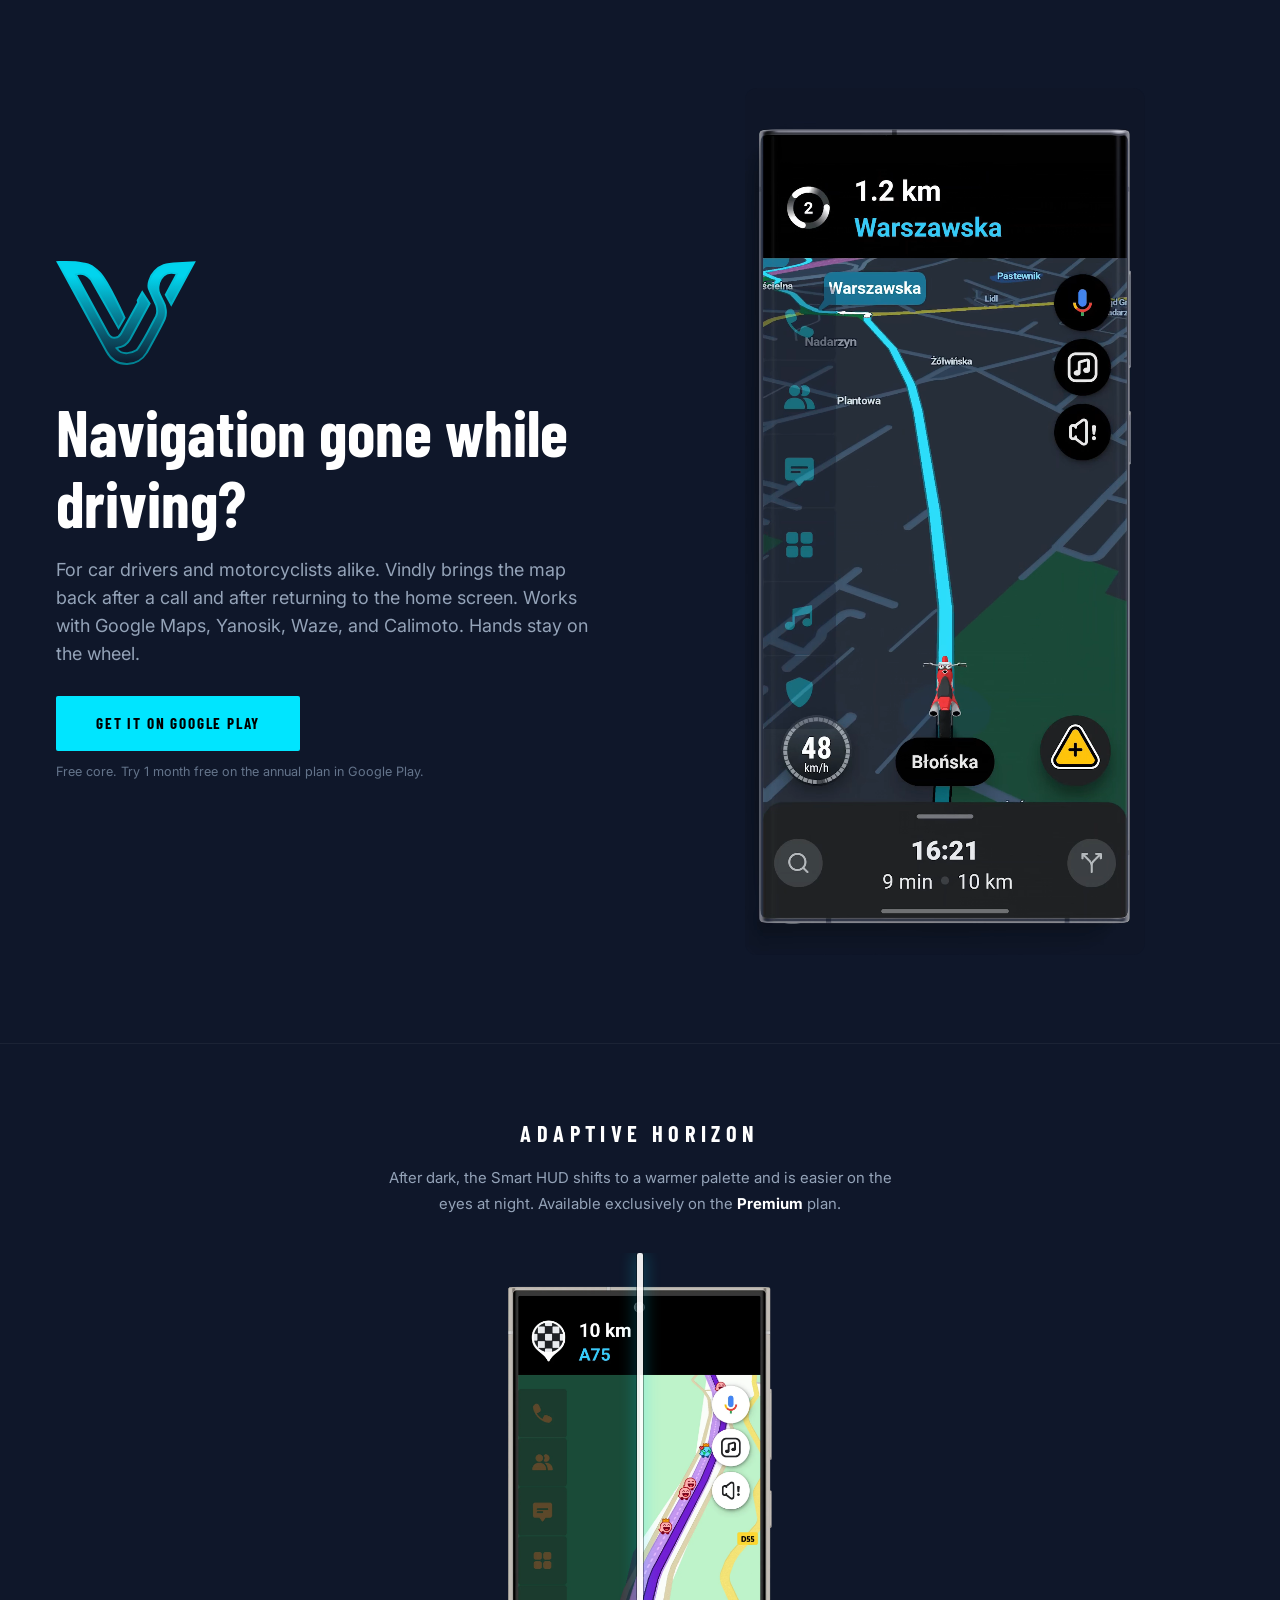
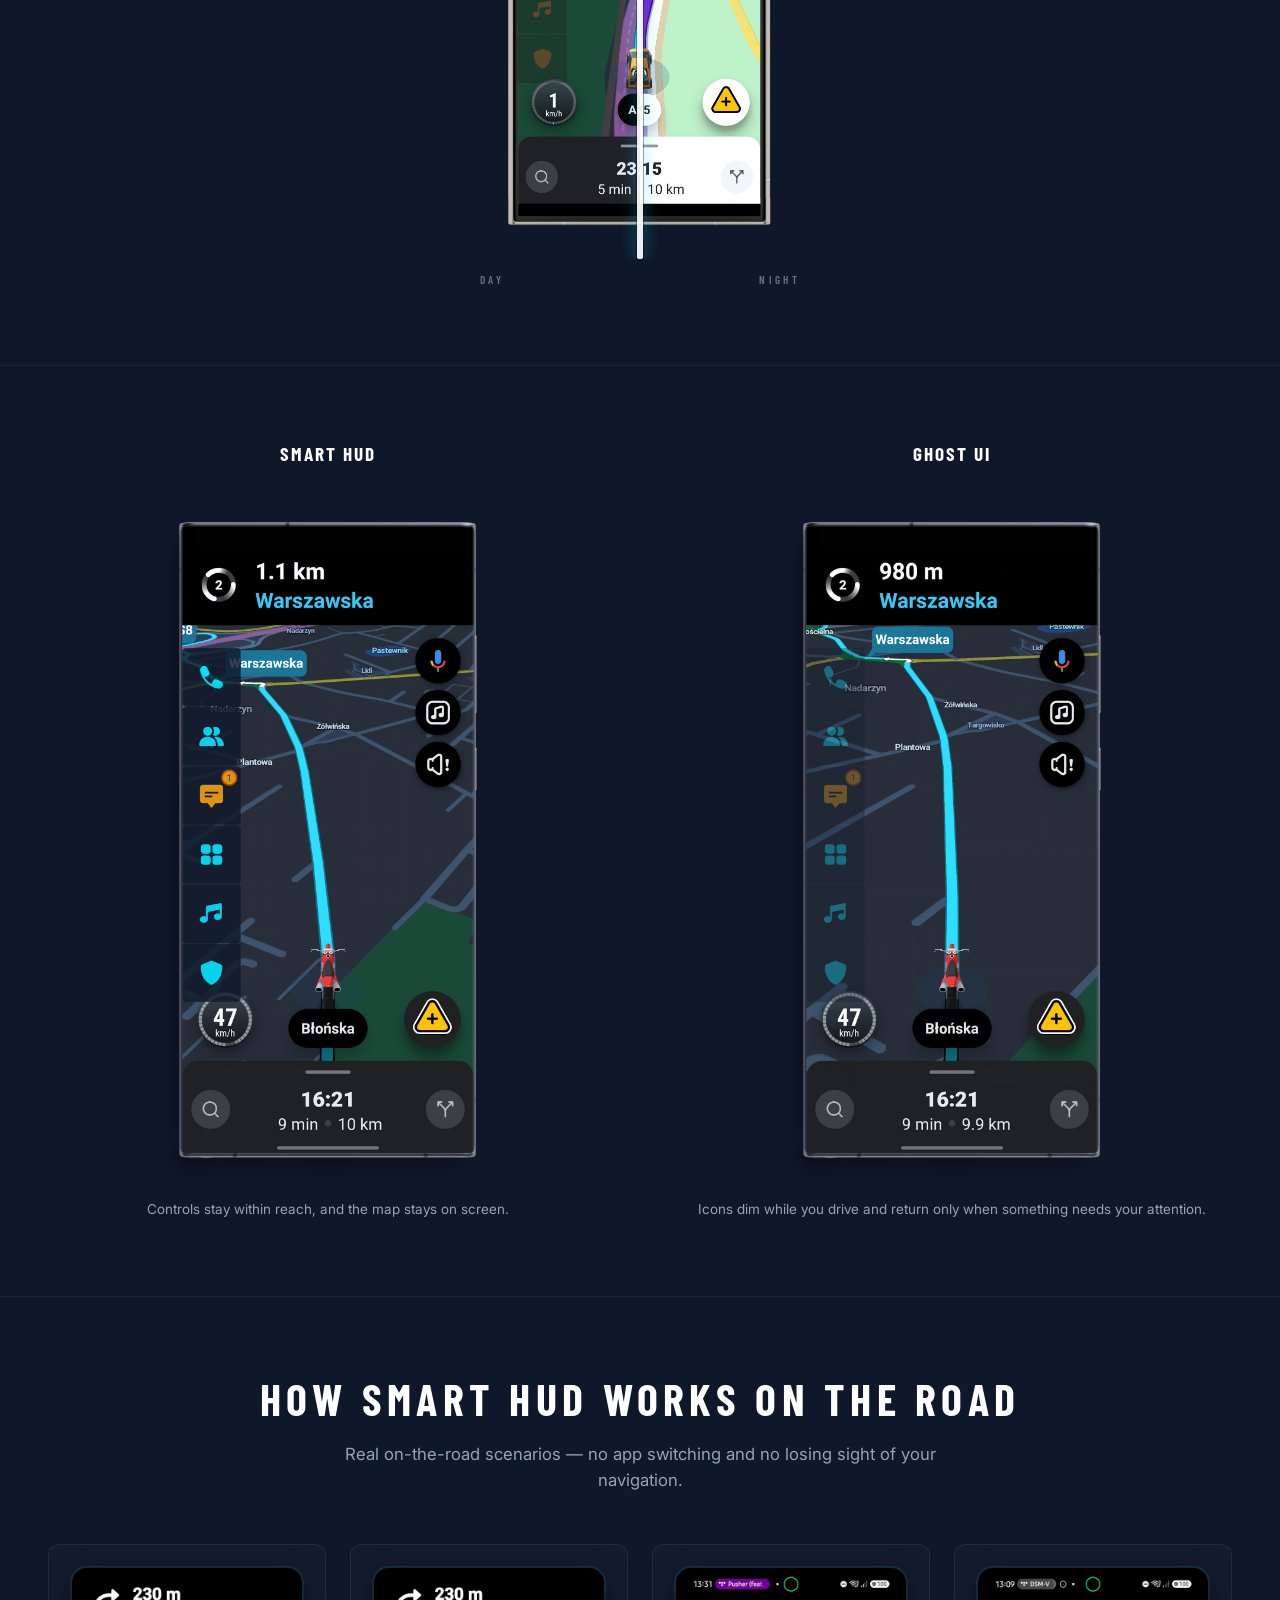
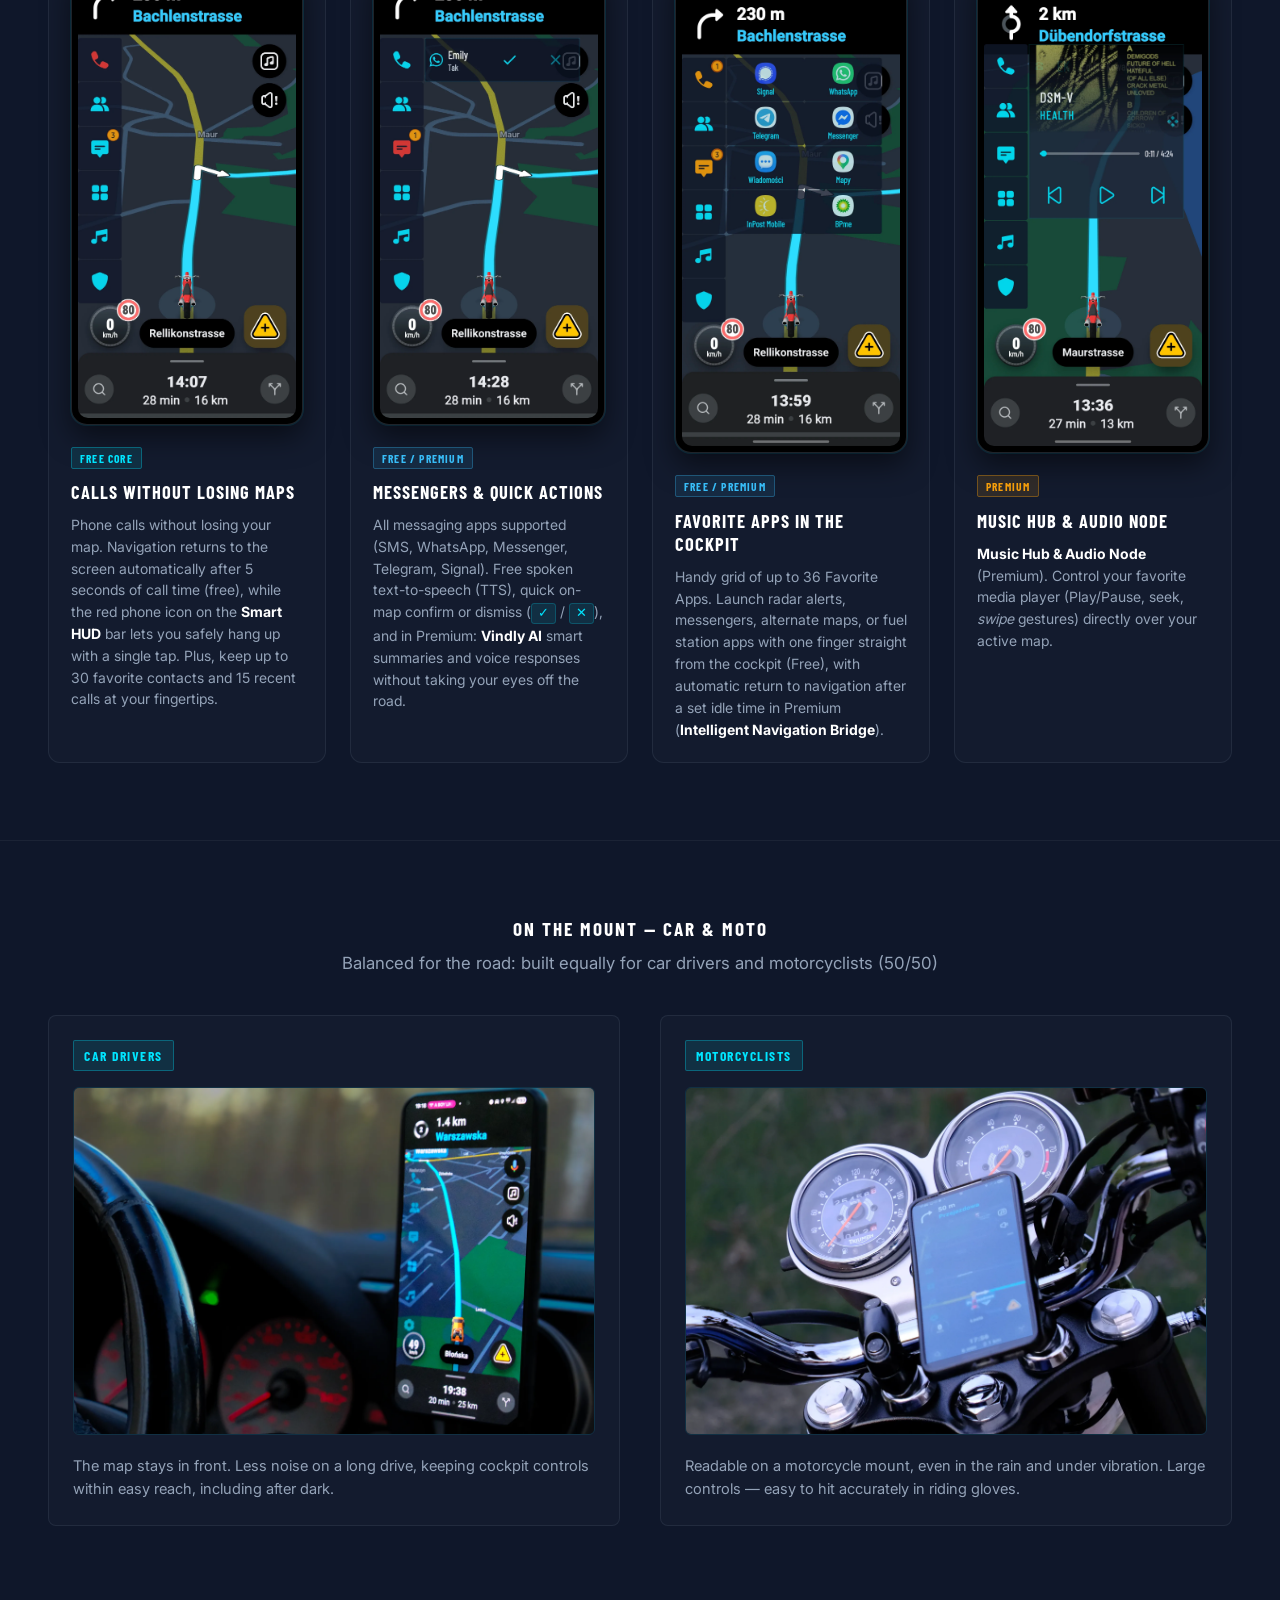
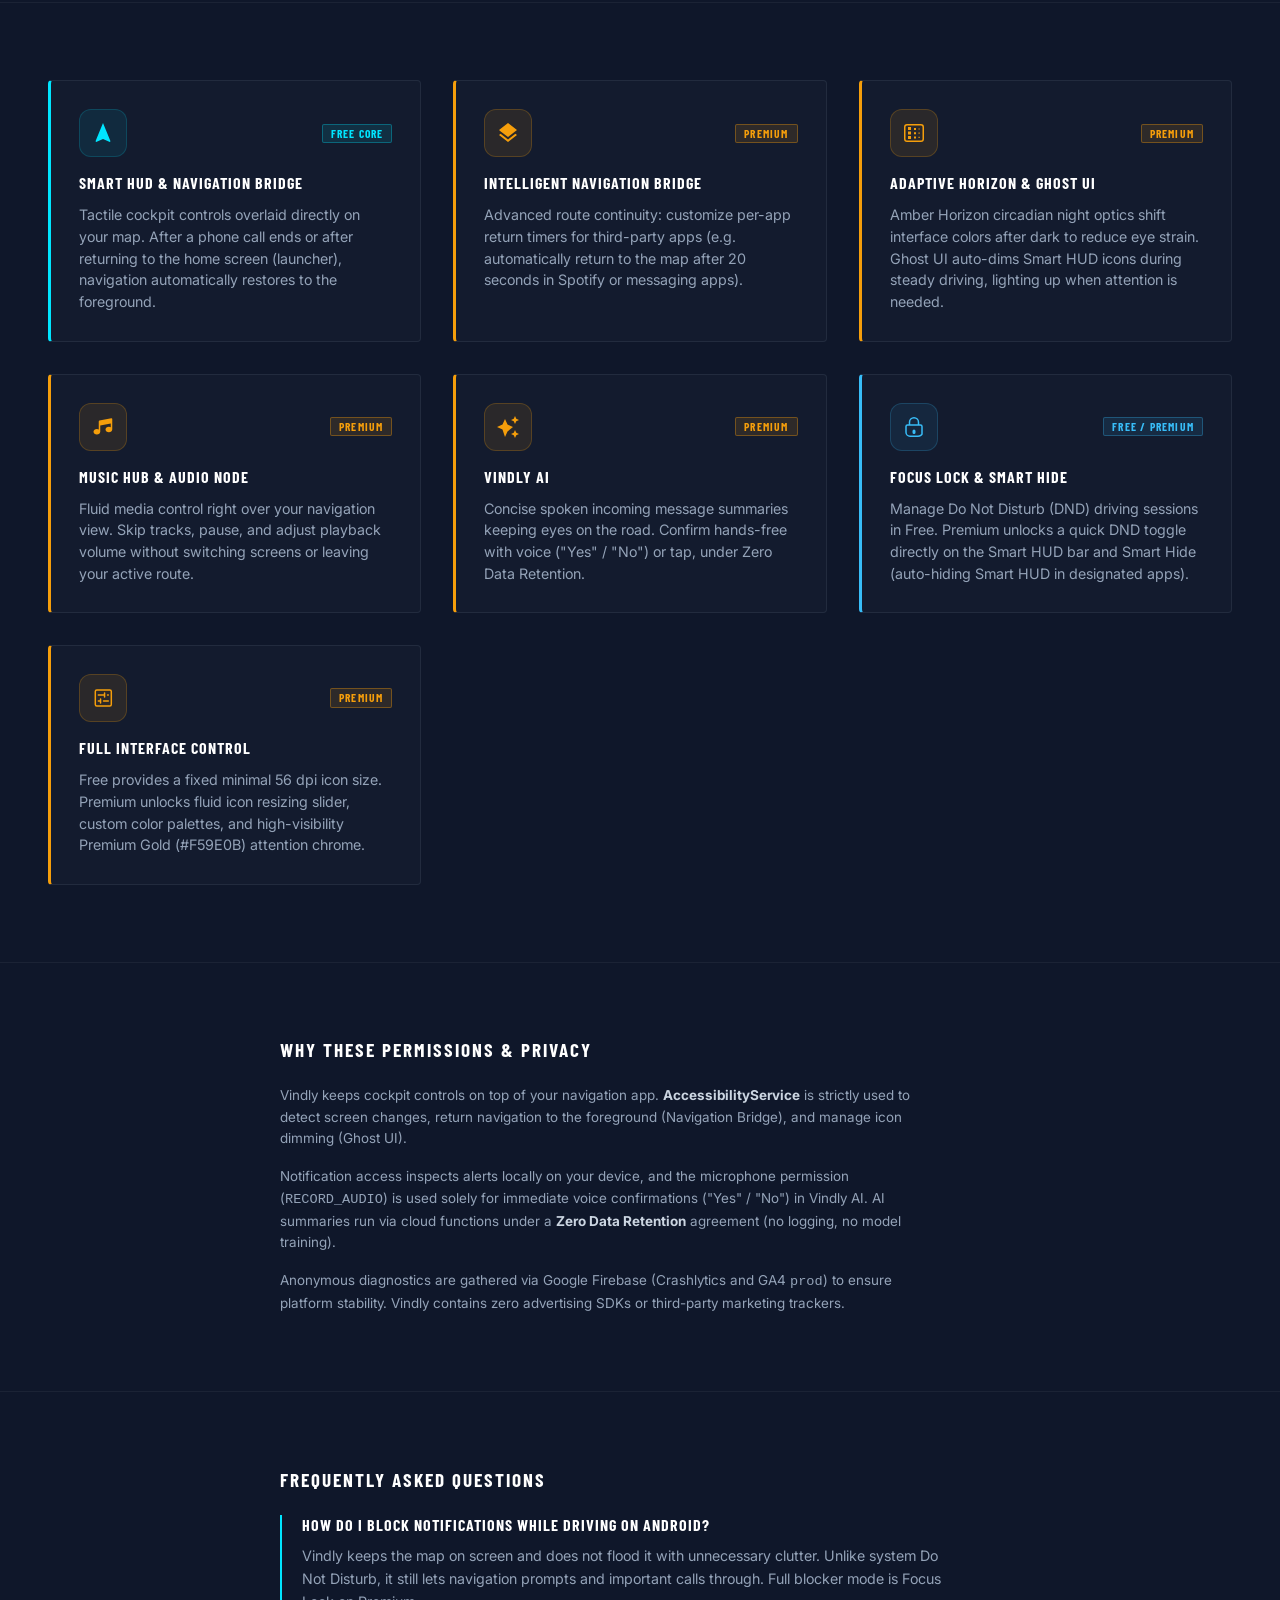
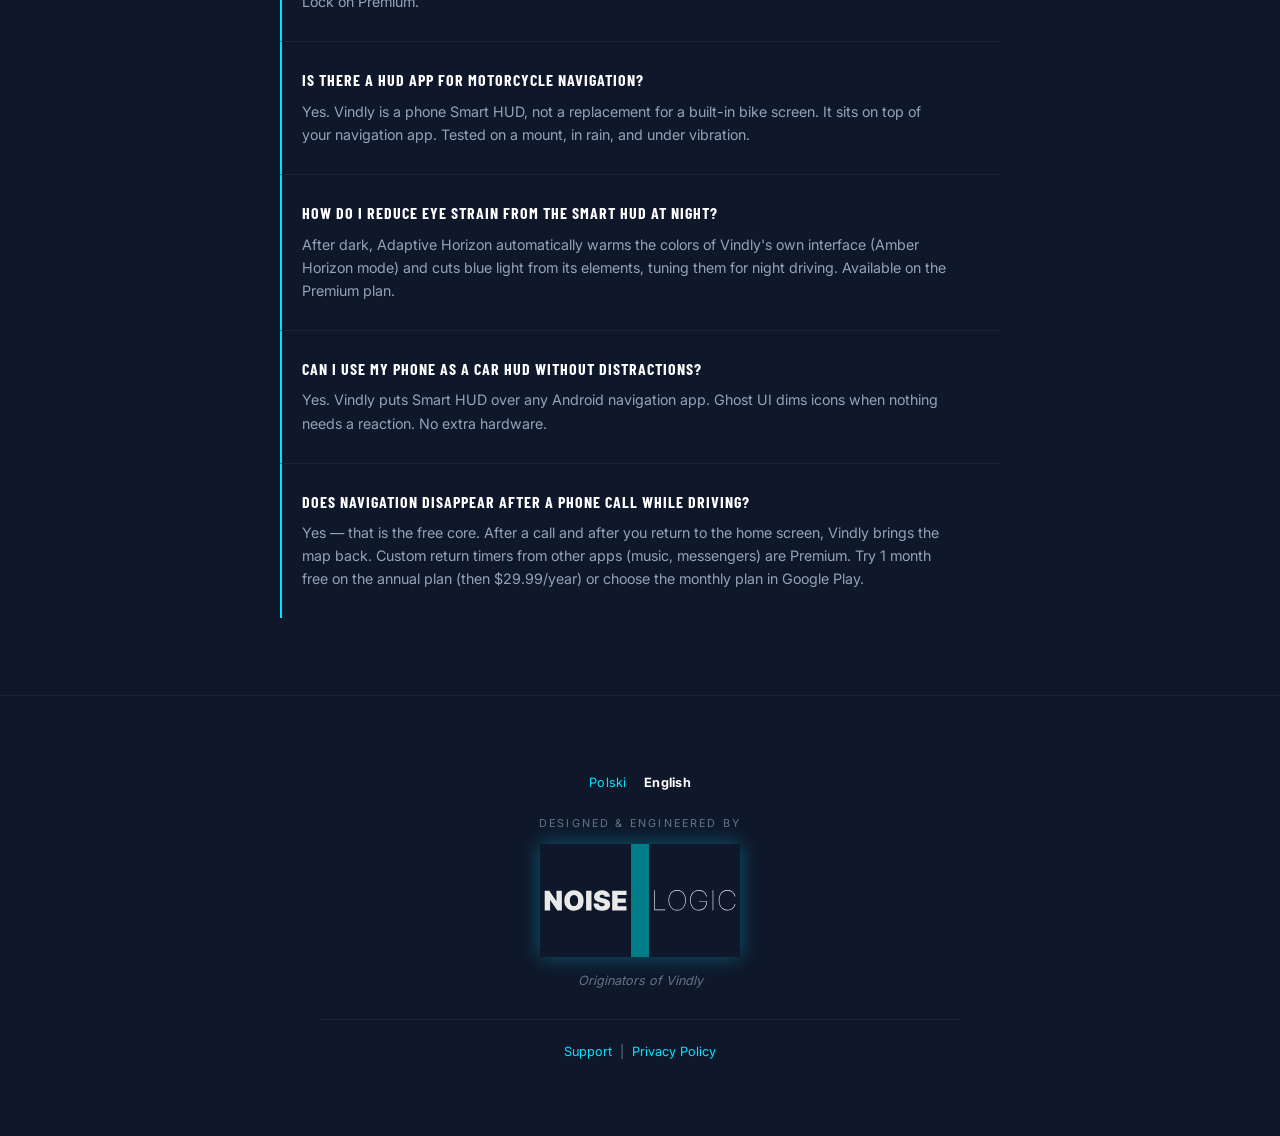
==== commit 38577754: "fix(styles): fix screenshot aspect-ratio and full height display, add CSS cache-busting v8" ====
--- a/en/index.html
+++ b/en/index.html
@@ -28,7 +28,7 @@
 
     <script type="application/ld+json">{"@context":"https://schema.org","@type":"FAQPage","mainEntity":[{"@type":"Question","name":"How do I block notifications while driving on Android?","acceptedAnswer":{"@type":"Answer","text":"Vindly keeps the map on screen and does not flood it with unnecessary clutter. Unlike system Do Not Disturb, it still lets navigation prompts and important calls through. Full blocker mode is Focus Lock on Premium."}},{"@type":"Question","name":"Is there a HUD app for motorcycle navigation?","acceptedAnswer":{"@type":"Answer","text":"Yes. Vindly is a phone Smart HUD, not a replacement for a built-in bike screen. It sits on top of your navigation app. Tested on a mount, in rain, and under vibration."}},{"@type":"Question","name":"How do I reduce eye strain from the Smart HUD at night?","acceptedAnswer":{"@type":"Answer","text":"After dark, Adaptive Horizon automatically warms the colors of Vindly's own interface (Amber Horizon mode) and cuts blue light from its elements, tuning them for night driving. Available on the Premium plan."}},{"@type":"Question","name":"Can I use my phone as a car HUD without distractions?","acceptedAnswer":{"@type":"Answer","text":"Yes. Vindly puts Smart HUD over any Android navigation app. Ghost UI dims icons when nothing needs a reaction. No extra hardware."}},{"@type":"Question","name":"Does navigation disappear after a phone call while driving?","acceptedAnswer":{"@type":"Answer","text":"Yes — that is the free core. After a call and after you return to the home screen, Vindly brings the map back. Custom return timers from other apps (music, messengers) are Premium. Try 1 month free on the annual plan (then $29.99/year) or choose the monthly plan in Google Play."}}]}</script>
 
-    <link rel="stylesheet" href="../landing.css">
+    <link rel="stylesheet" href="../landing.css?v=8">
 </head>
 <body>
 
@@ -110,7 +110,7 @@
                 <!-- View 1 -->
                 <article class="hud-action-card">
                     <div class="hud-action-media">
-                        <button type="button" class="lightbox-trigger hud-lightbox-trigger" aria-label="Enlarge screenshot: Phone calls without losing maps" data-lightbox-trigger>
+                        <button type="button" class="hud-screenshot-frame" aria-label="Enlarge screenshot: Phone calls without losing maps" data-lightbox-trigger>
                             <img src="../hud-active-call.webp" alt="Phone calls without losing maps in Vindly Smart HUD" width="1080" height="2197" loading="lazy" decoding="async">
                         </button>
                     </div>
@@ -126,7 +126,7 @@
                 <!-- View 2 -->
                 <article class="hud-action-card">
                     <div class="hud-action-media">
-                        <button type="button" class="lightbox-trigger hud-lightbox-trigger" aria-label="Enlarge screenshot: Messengers & quick actions" data-lightbox-trigger>
+                        <button type="button" class="hud-screenshot-frame" aria-label="Enlarge screenshot: Messengers & quick actions" data-lightbox-trigger>
                             <img src="../hud-messages-action.webp" alt="Messaging apps and notifications over maps in Vindly Smart HUD" width="1080" height="2197" loading="lazy" decoding="async">
                         </button>
                     </div>
@@ -142,7 +142,7 @@
                 <!-- View 3 -->
                 <article class="hud-action-card">
                     <div class="hud-action-media">
-                        <button type="button" class="lightbox-trigger hud-lightbox-trigger" aria-label="Enlarge screenshot: Favorite apps in the cockpit" data-lightbox-trigger>
+                        <button type="button" class="hud-screenshot-frame" aria-label="Enlarge screenshot: Favorite apps in the cockpit" data-lightbox-trigger>
                             <img src="../hud-favorite-apps.webp" alt="Favorite apps grid in Vindly Smart HUD" width="1080" height="2340" loading="lazy" decoding="async">
                         </button>
                     </div>
@@ -158,7 +158,7 @@
                 <!-- View 4 -->
                 <article class="hud-action-card">
                     <div class="hud-action-media">
-                        <button type="button" class="lightbox-trigger hud-lightbox-trigger" aria-label="Enlarge screenshot: Music Hub & Audio Node" data-lightbox-trigger>
+                        <button type="button" class="hud-screenshot-frame" aria-label="Enlarge screenshot: Music Hub & Audio Node" data-lightbox-trigger>
                             <img src="../hud-music-player.webp" alt="Media player control over maps in Vindly Smart HUD" width="1080" height="2340" loading="lazy" decoding="async">
                         </button>
                     </div>
@@ -382,7 +382,7 @@
         <img src="" alt="" class="lightbox-target-image" width="2200" height="1467">
     </div>
 
-    <script src="../core.js" defer></script>
+    <script src="../core.js?v=8" defer></script>
 
 </body>
 </html>
--- a/landing.css
+++ b/landing.css
@@ -462,18 +462,24 @@
 .hud-in-action {
     background-color: var(--midnight-navy);
     border-top: 1px solid rgba(255, 255, 255, 0.05);
-    padding: var(--section-y) clamp(22px, 5vw, 48px);
+    padding: var(--section-y) clamp(20px, 4vw, 48px);
+    width: 100%;
+    box-sizing: border-box;
 }
 
 .hud-action-inner {
     max-width: var(--content-max);
     margin: 0 auto;
+    width: 100%;
+    box-sizing: border-box;
 }
 
 .hud-action-header {
     text-align: center;
-    max-width: 760px;
+    max-width: 800px;
     margin: 0 auto clamp(32px, 4vw, 56px);
+    padding: 0 16px;
+    box-sizing: border-box;
 }
 
 .hud-action-title {
@@ -484,20 +490,23 @@
     font-family: 'Barlow Condensed', sans-serif;
     font-weight: 700;
     text-transform: uppercase;
+    line-height: 1.15;
 }
 
 .hud-action-lead {
     font-size: 1.05rem;
     color: var(--slate-400);
-    margin: 0;
+    margin: 0 auto;
     line-height: 1.55;
     font-family: 'Inter', sans-serif;
+    max-width: 680px;
 }
 
 .hud-action-grid {
     display: grid;
     grid-template-columns: repeat(4, minmax(0, 1fr));
     gap: clamp(16px, 2vw, 24px);
+    align-items: stretch;
 }
 
 .hud-action-card {
@@ -505,56 +514,55 @@
     flex-direction: column;
     background: rgba(255, 255, 255, 0.02);
     border: 1px solid rgba(100, 116, 139, 0.18);
-    border-radius: 8px;
-    overflow: hidden;
+    border-radius: 12px;
+    padding: clamp(16px, 1.8vw, 22px);
     transition: border-color 0.25s ease, transform 0.25s ease, box-shadow 0.25s ease;
+    box-sizing: border-box;
 }
 
 .hud-action-card:hover {
     border-color: rgba(0, 229, 255, 0.35);
-    transform: translateY(-3px);
-    box-shadow: 0 12px 32px rgba(0, 0, 0, 0.4);
+    transform: translateY(-4px);
+    box-shadow: 0 14px 36px rgba(0, 0, 0, 0.45);
 }
 
 .hud-action-media {
-    background: #080d19;
-    padding: 14px 14px 0;
     display: flex;
     justify-content: center;
-    border-bottom: 1px solid rgba(255, 255, 255, 0.05);
-}
-
-.hud-lightbox-trigger {
-    background: transparent;
-    border: none;
-    padding: 0;
-    margin: 0;
+    align-items: center;
+    margin-bottom: 1.25rem;
+    width: 100%;
+}
+
+.hud-screenshot-frame {
+    background: #000000;
+    border: 1px solid rgba(100, 116, 139, 0.3);
+    border-radius: 16px;
+    padding: 6px;
+    margin: 0 auto;
     cursor: zoom-in;
     display: block;
     width: 100%;
     max-width: 240px;
-    aspect-ratio: 1080 / 2250;
-    overflow: hidden;
-    border-radius: 6px;
-    position: relative;
-    transition: transform 0.2s ease;
-}
-
-.hud-lightbox-trigger:hover {
-    transform: scale(1.02);
-}
-
-.hud-lightbox-trigger img {
-    width: 100%;
-    height: 100%;
-    object-fit: cover;
-    object-position: top center;
-    display: block;
-    border-radius: 6px;
+    box-shadow: 0 12px 28px rgba(0, 0, 0, 0.5), 0 0 0 1px rgba(0, 229, 255, 0.15);
+    transition: transform 0.25s ease, box-shadow 0.25s ease, border-color 0.25s ease;
+}
+
+.hud-screenshot-frame:hover {
+    transform: translateY(-3px) scale(1.02);
+    border-color: var(--velocity-cyan);
+    box-shadow: 0 16px 36px rgba(0, 0, 0, 0.7), 0 0 24px rgba(0, 229, 255, 0.3);
+}
+
+.hud-screenshot-frame img {
+    width: 100%;
+    height: auto;
+    display: block;
+    border-radius: 10px;
+    object-fit: contain;
 }
 
 .hud-action-content {
-    padding: 1.25rem 1.25rem 1.5rem;
     display: flex;
     flex-direction: column;
     flex-grow: 1;
@@ -565,7 +573,7 @@
 }
 
 .hud-action-card h3 {
-    font-size: 1.05rem;
+    font-size: 1.15rem;
     letter-spacing: 1px;
     margin: 0 0 0.6rem;
     color: var(--white);
@@ -600,17 +608,19 @@
 @media (max-width: 1024px) {
     .hud-action-grid {
         grid-template-columns: repeat(2, minmax(0, 1fr));
+        gap: 24px;
     }
-    .hud-lightbox-trigger {
+    .hud-screenshot-frame {
         max-width: 260px;
     }
 }
 
-@media (max-width: 580px) {
+@media (max-width: 640px) {
     .hud-action-grid {
         grid-template-columns: 1fr;
+        gap: 24px;
     }
-    .hud-lightbox-trigger {
+    .hud-screenshot-frame {
         max-width: 280px;
     }
 }
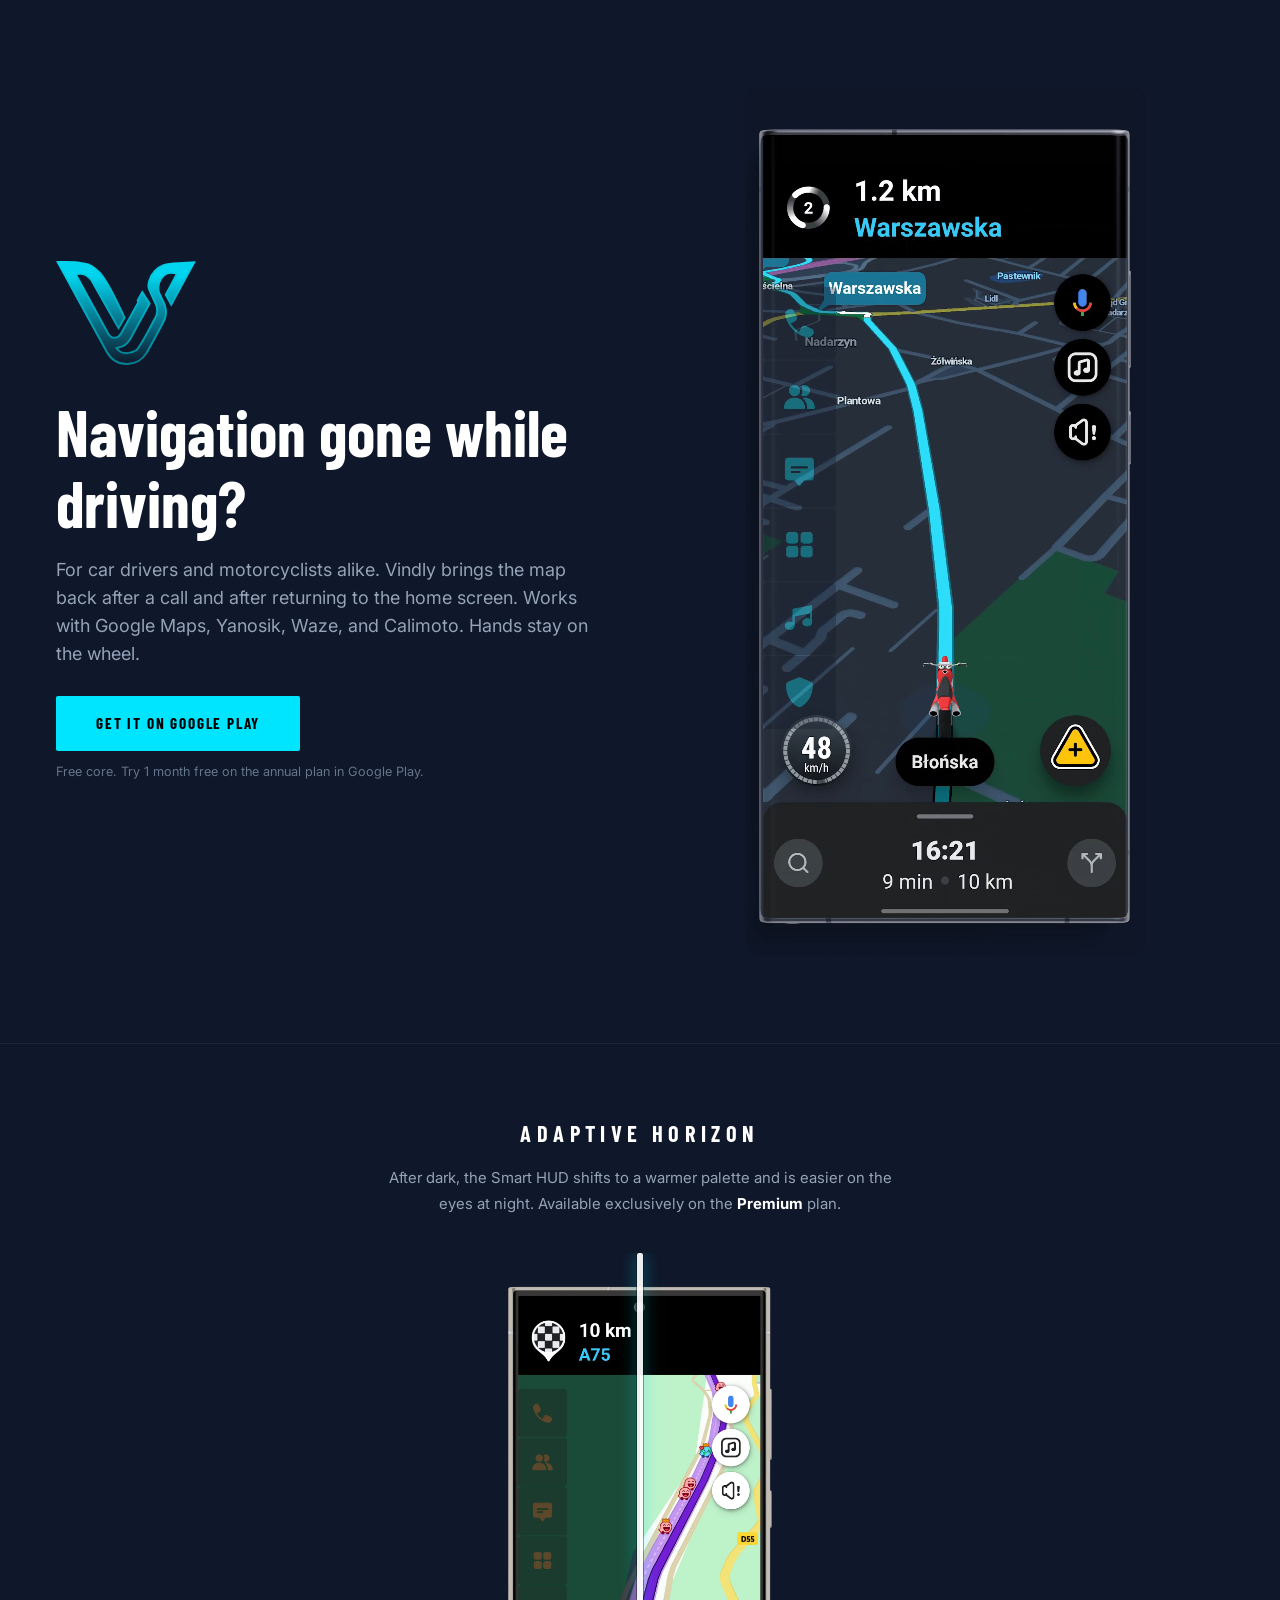
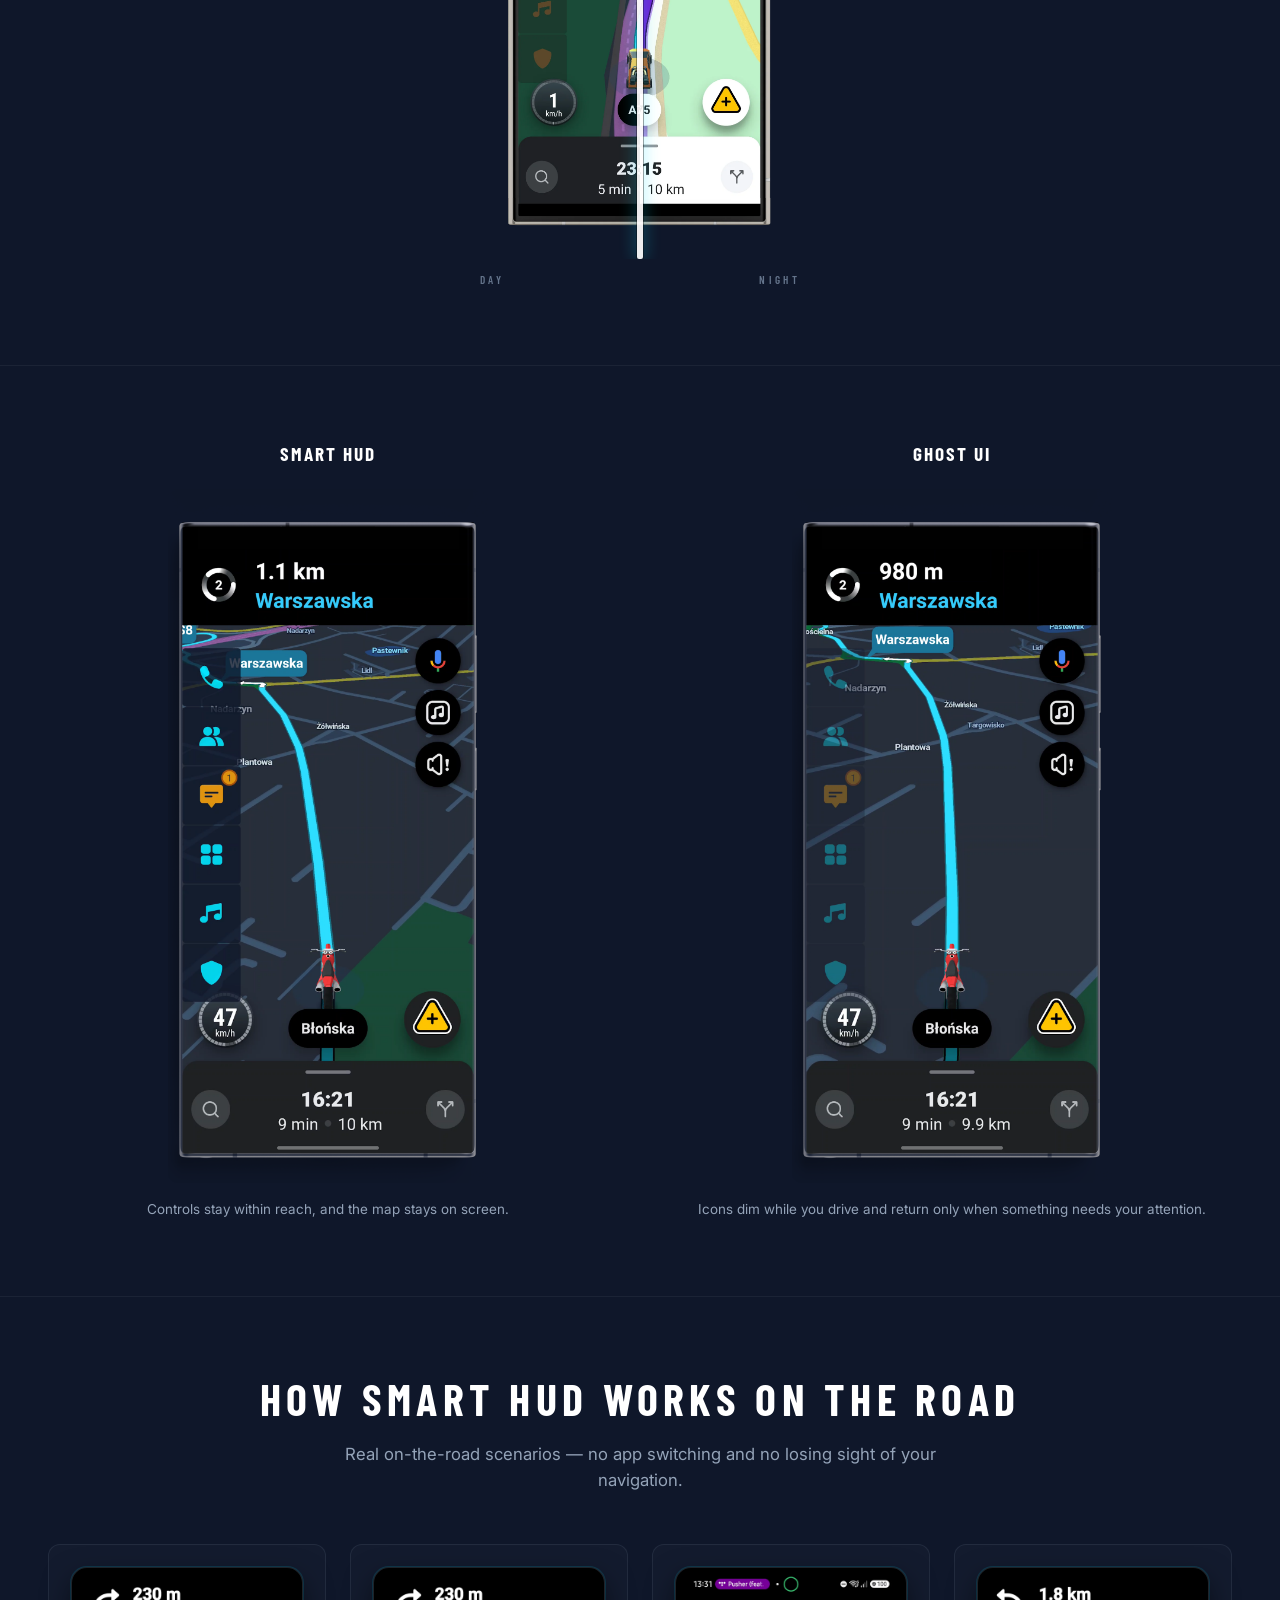
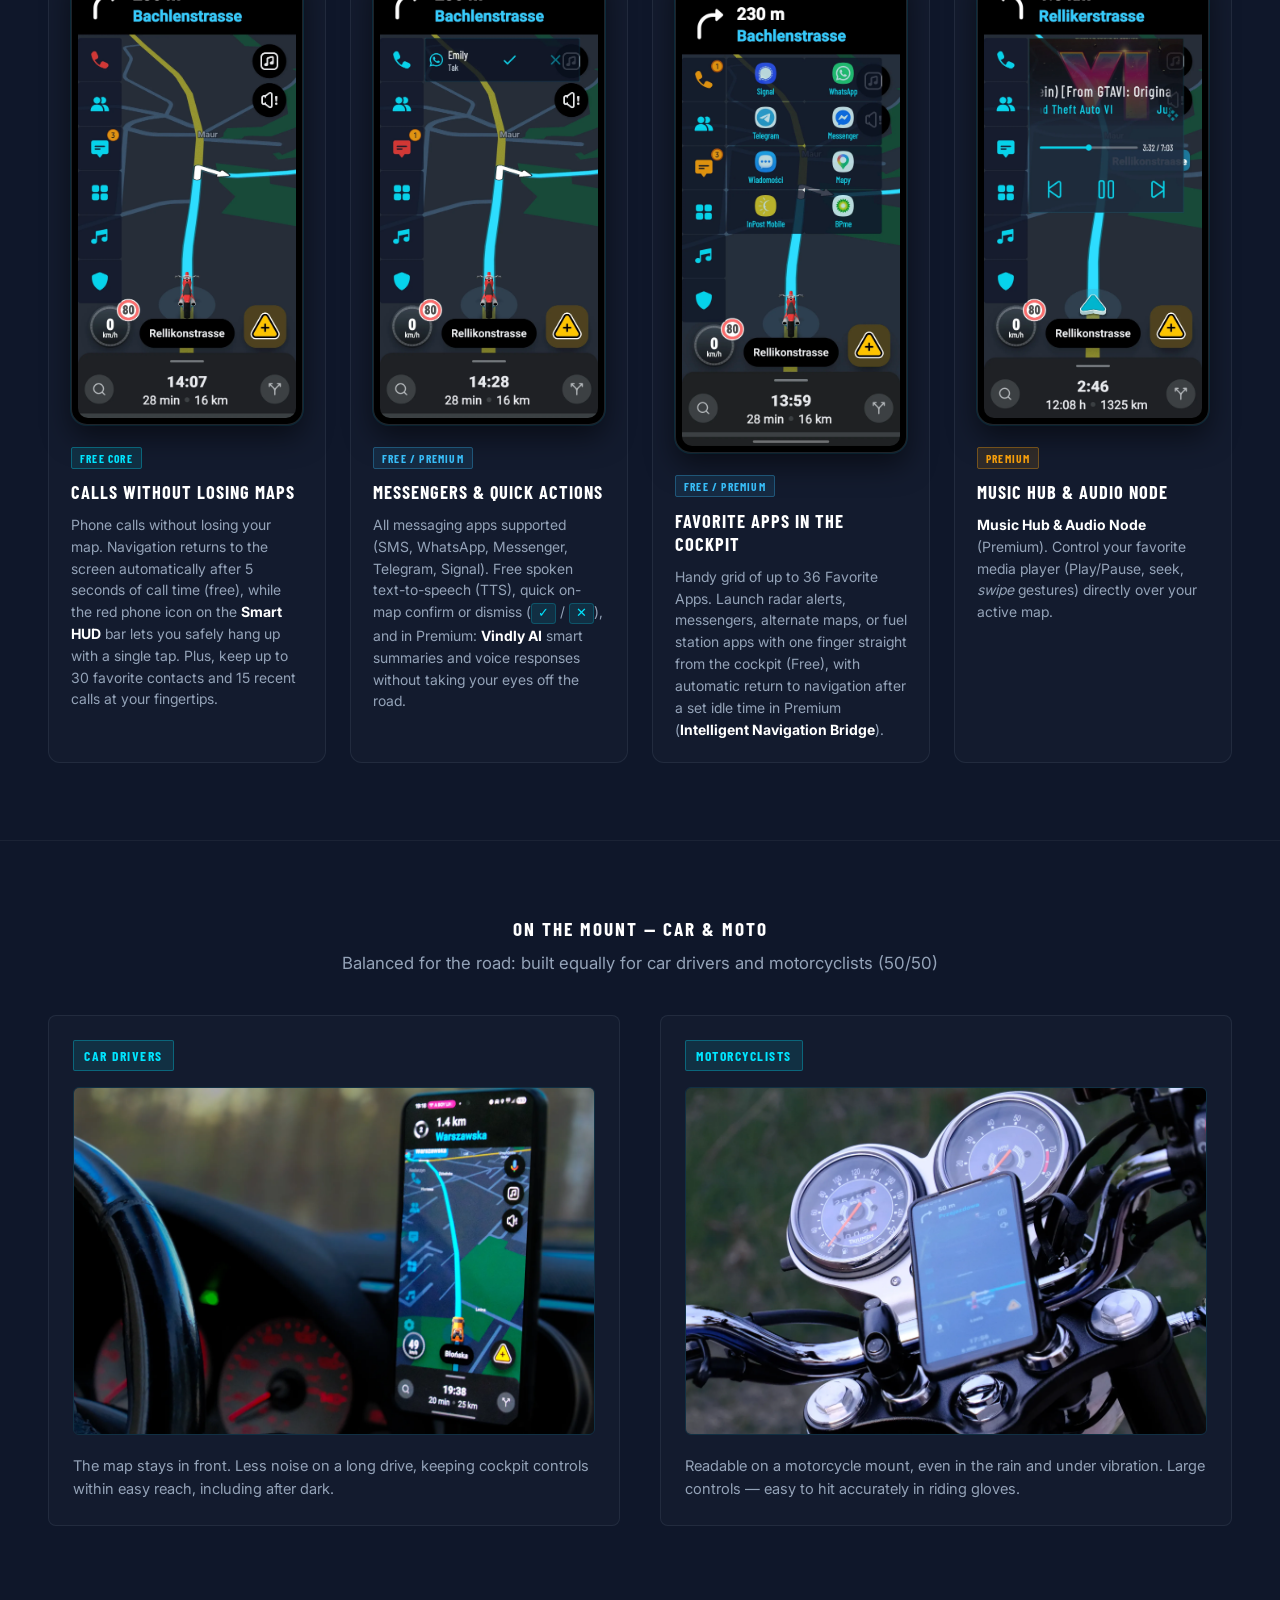
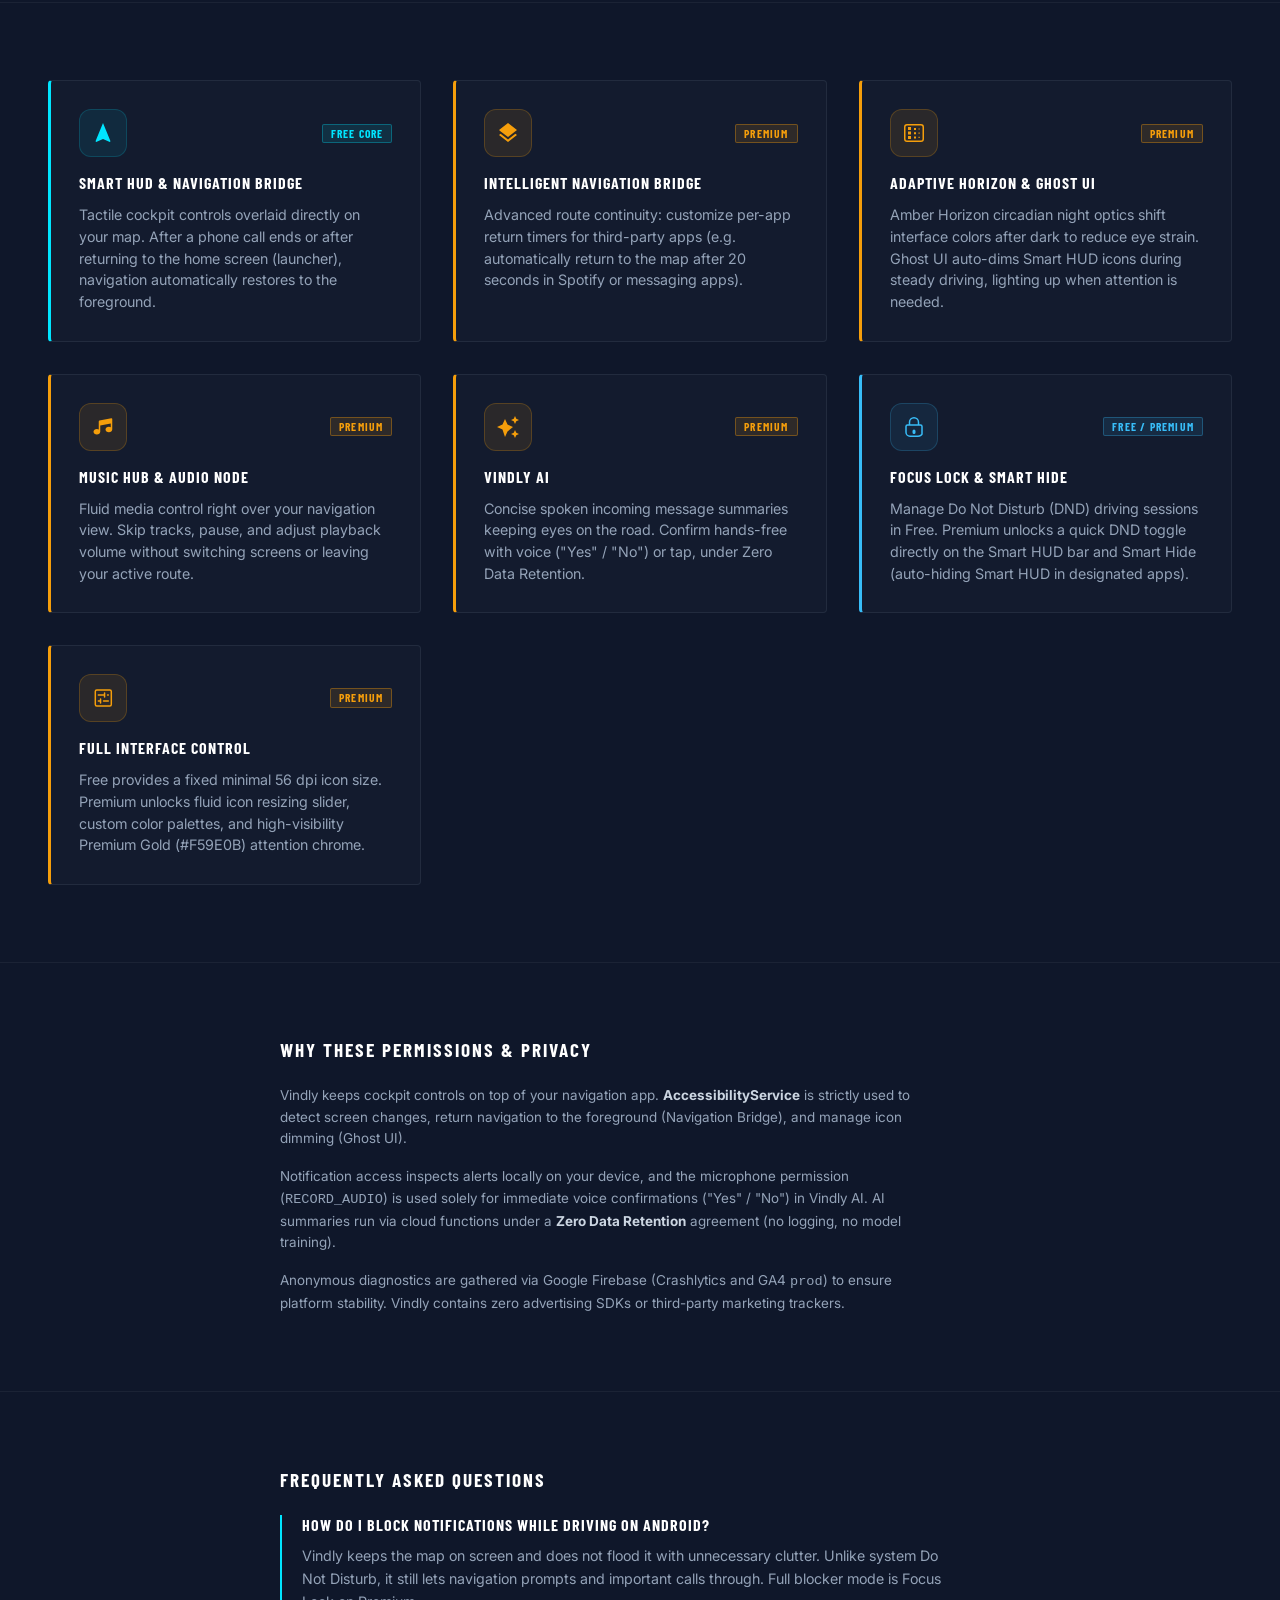
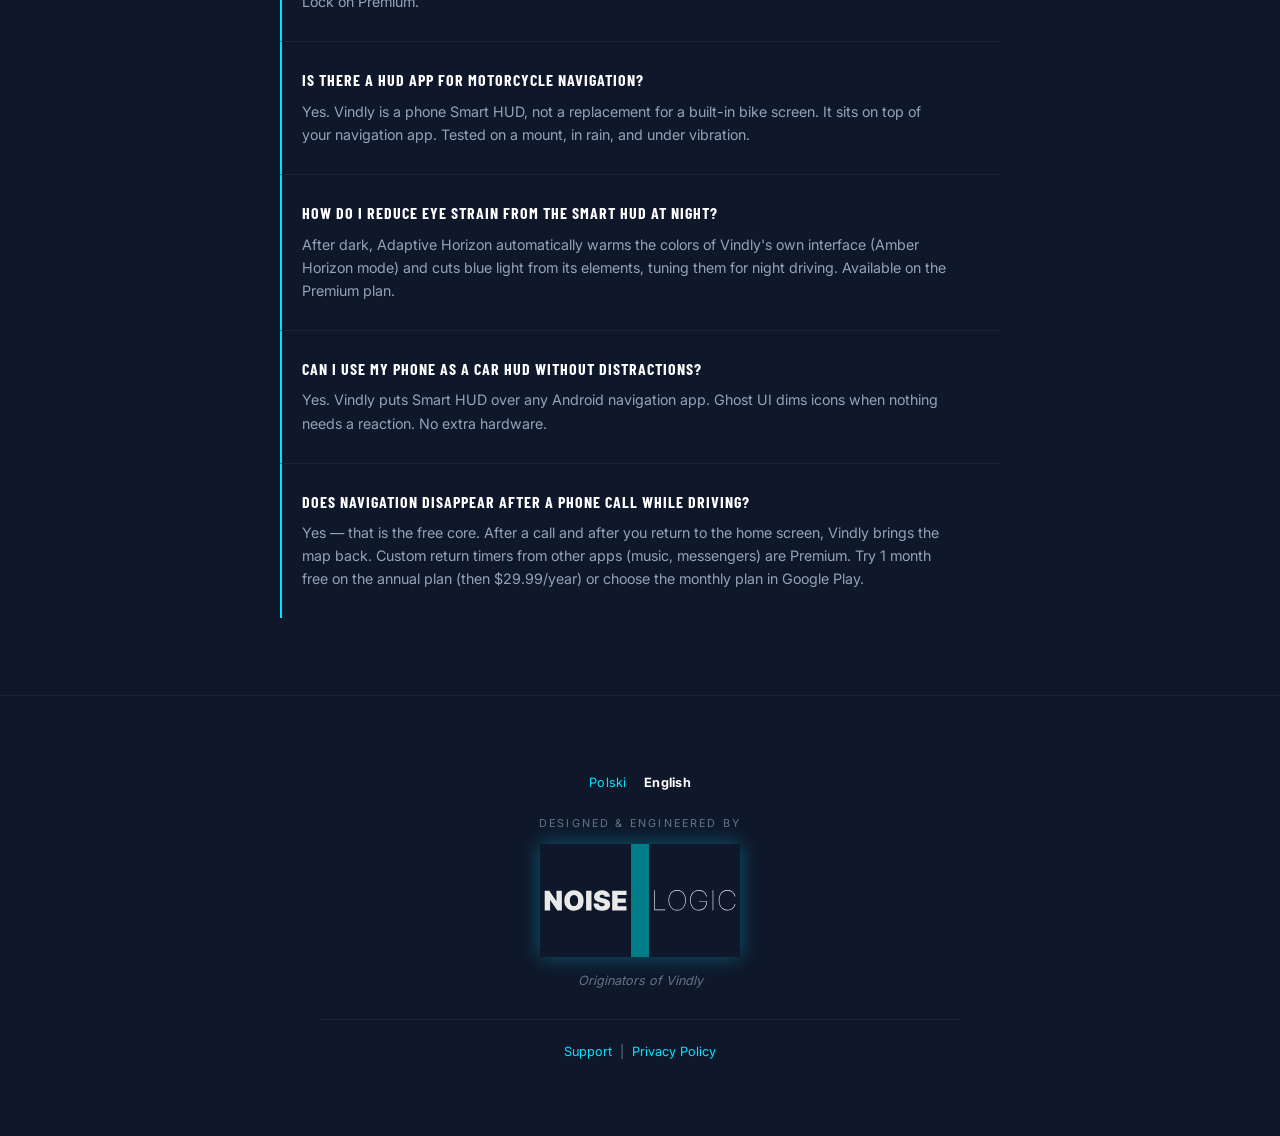
==== commit 1fa3fc5c: "feat: update Music Hub screenshot with new Waze artwork" ====
--- a/en/index.html
+++ b/en/index.html
@@ -159,7 +159,7 @@
                 <article class="hud-action-card">
                     <div class="hud-action-media">
                         <button type="button" class="hud-screenshot-frame" aria-label="Enlarge screenshot: Music Hub & Audio Node" data-lightbox-trigger>
-                            <img src="../hud-music-player.webp" alt="Media player control over maps in Vindly Smart HUD" width="1080" height="2340" loading="lazy" decoding="async">
+                            <img src="../hud-music-player.webp?v=2" alt="Media player control over maps in Vindly Smart HUD" width="1080" height="2197" loading="lazy" decoding="async">
                         </button>
                     </div>
                     <div class="hud-action-content">
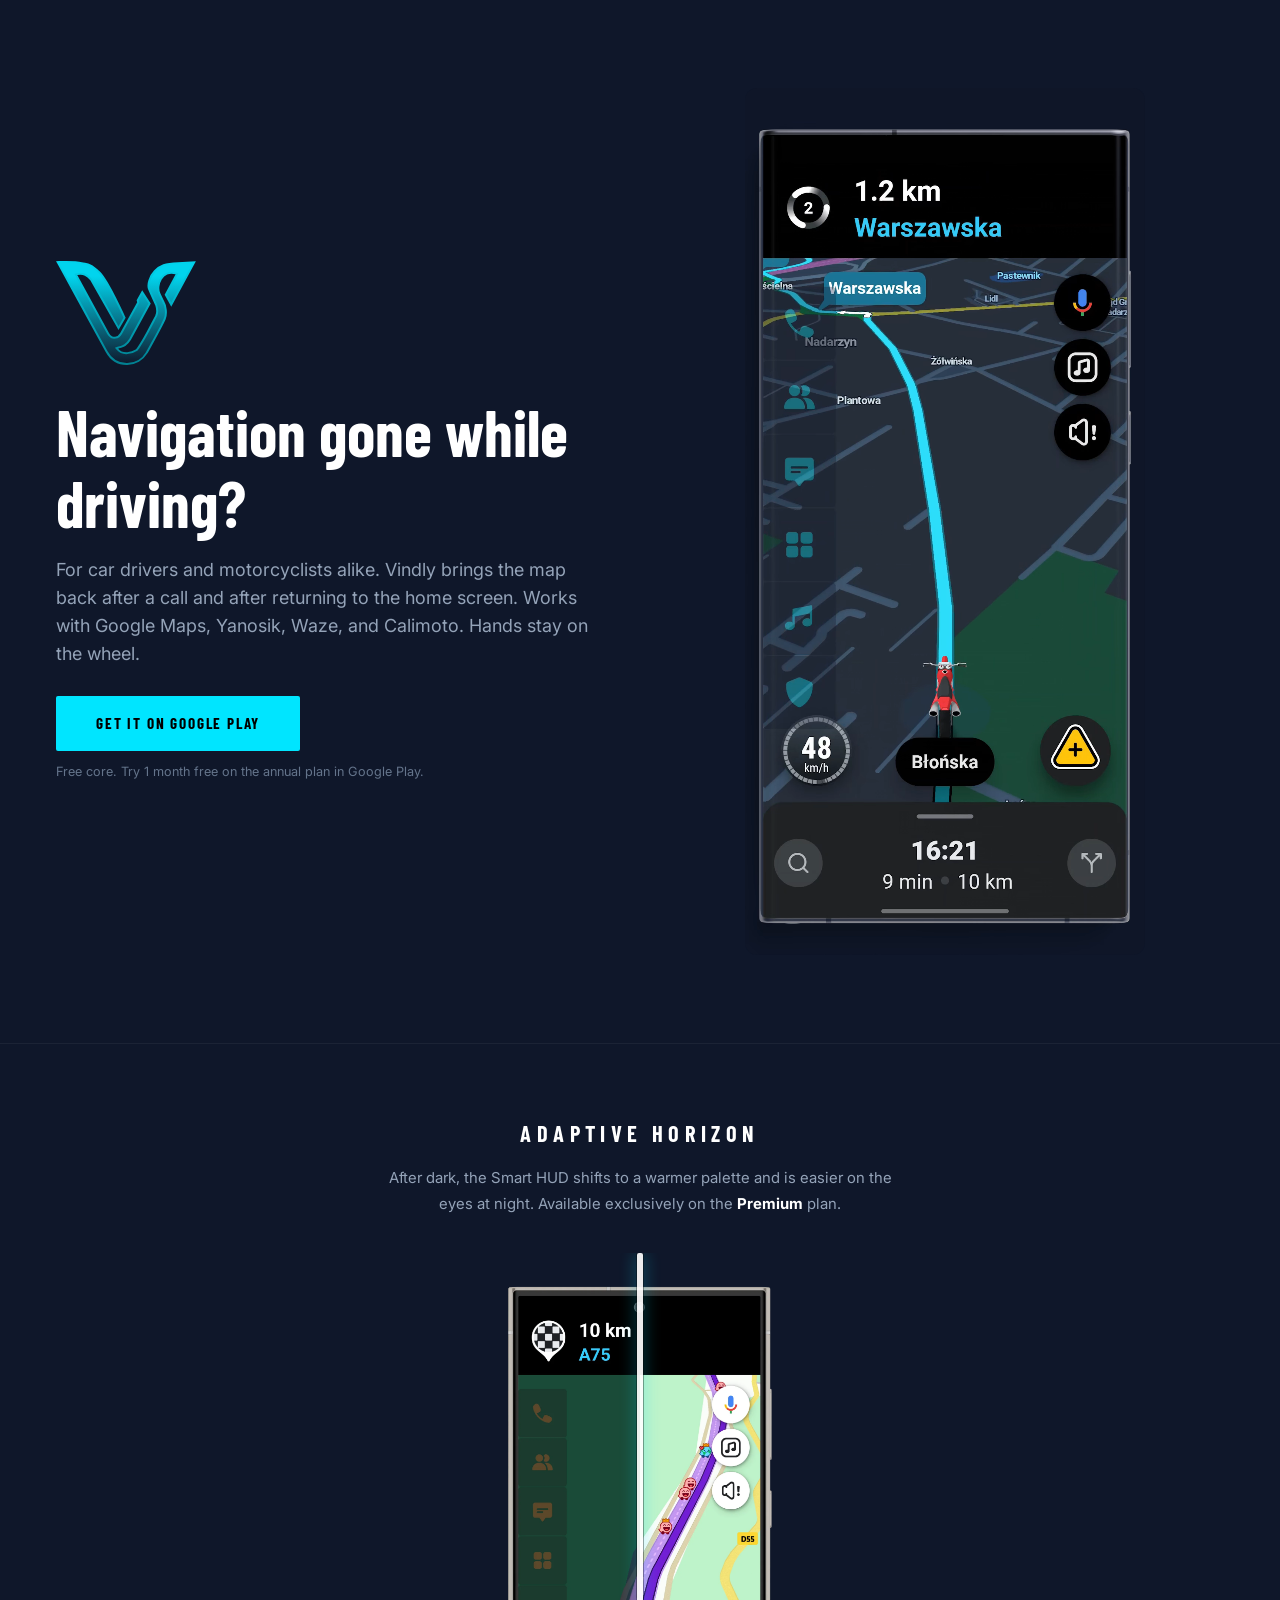
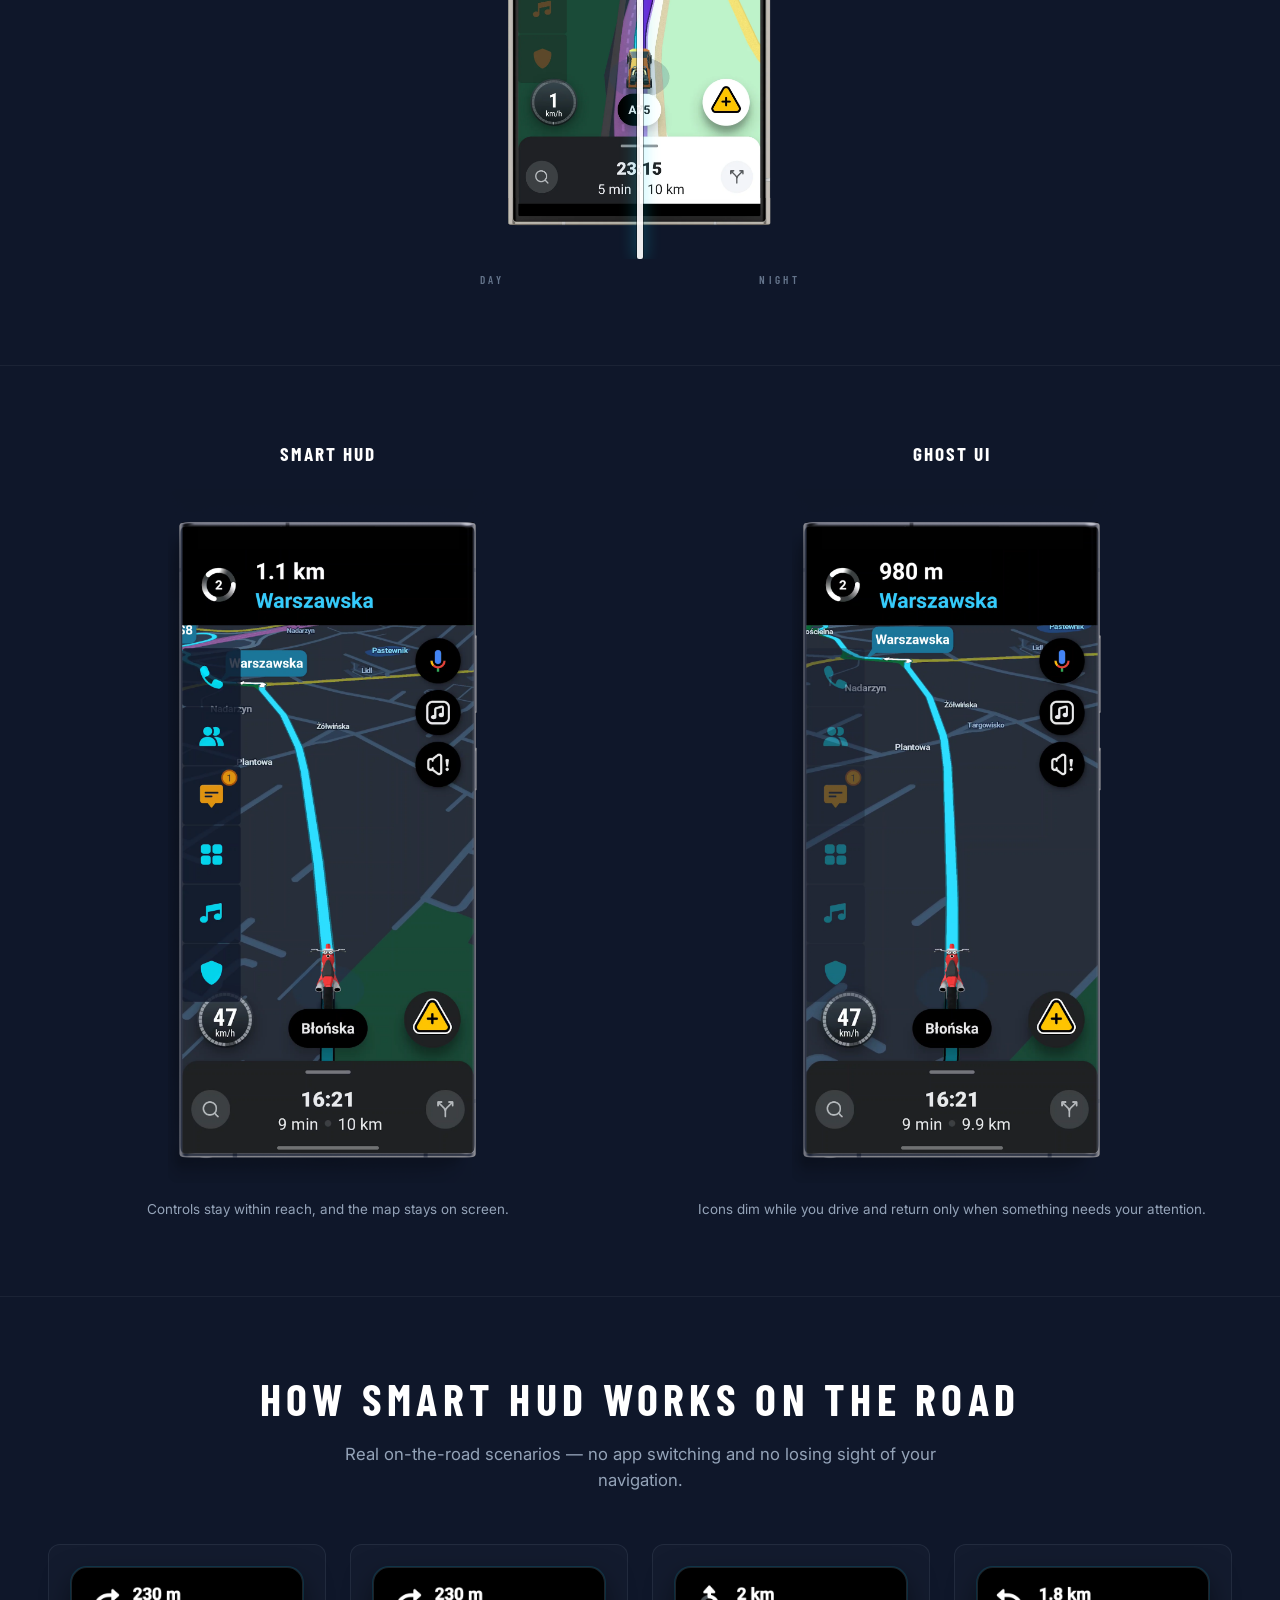
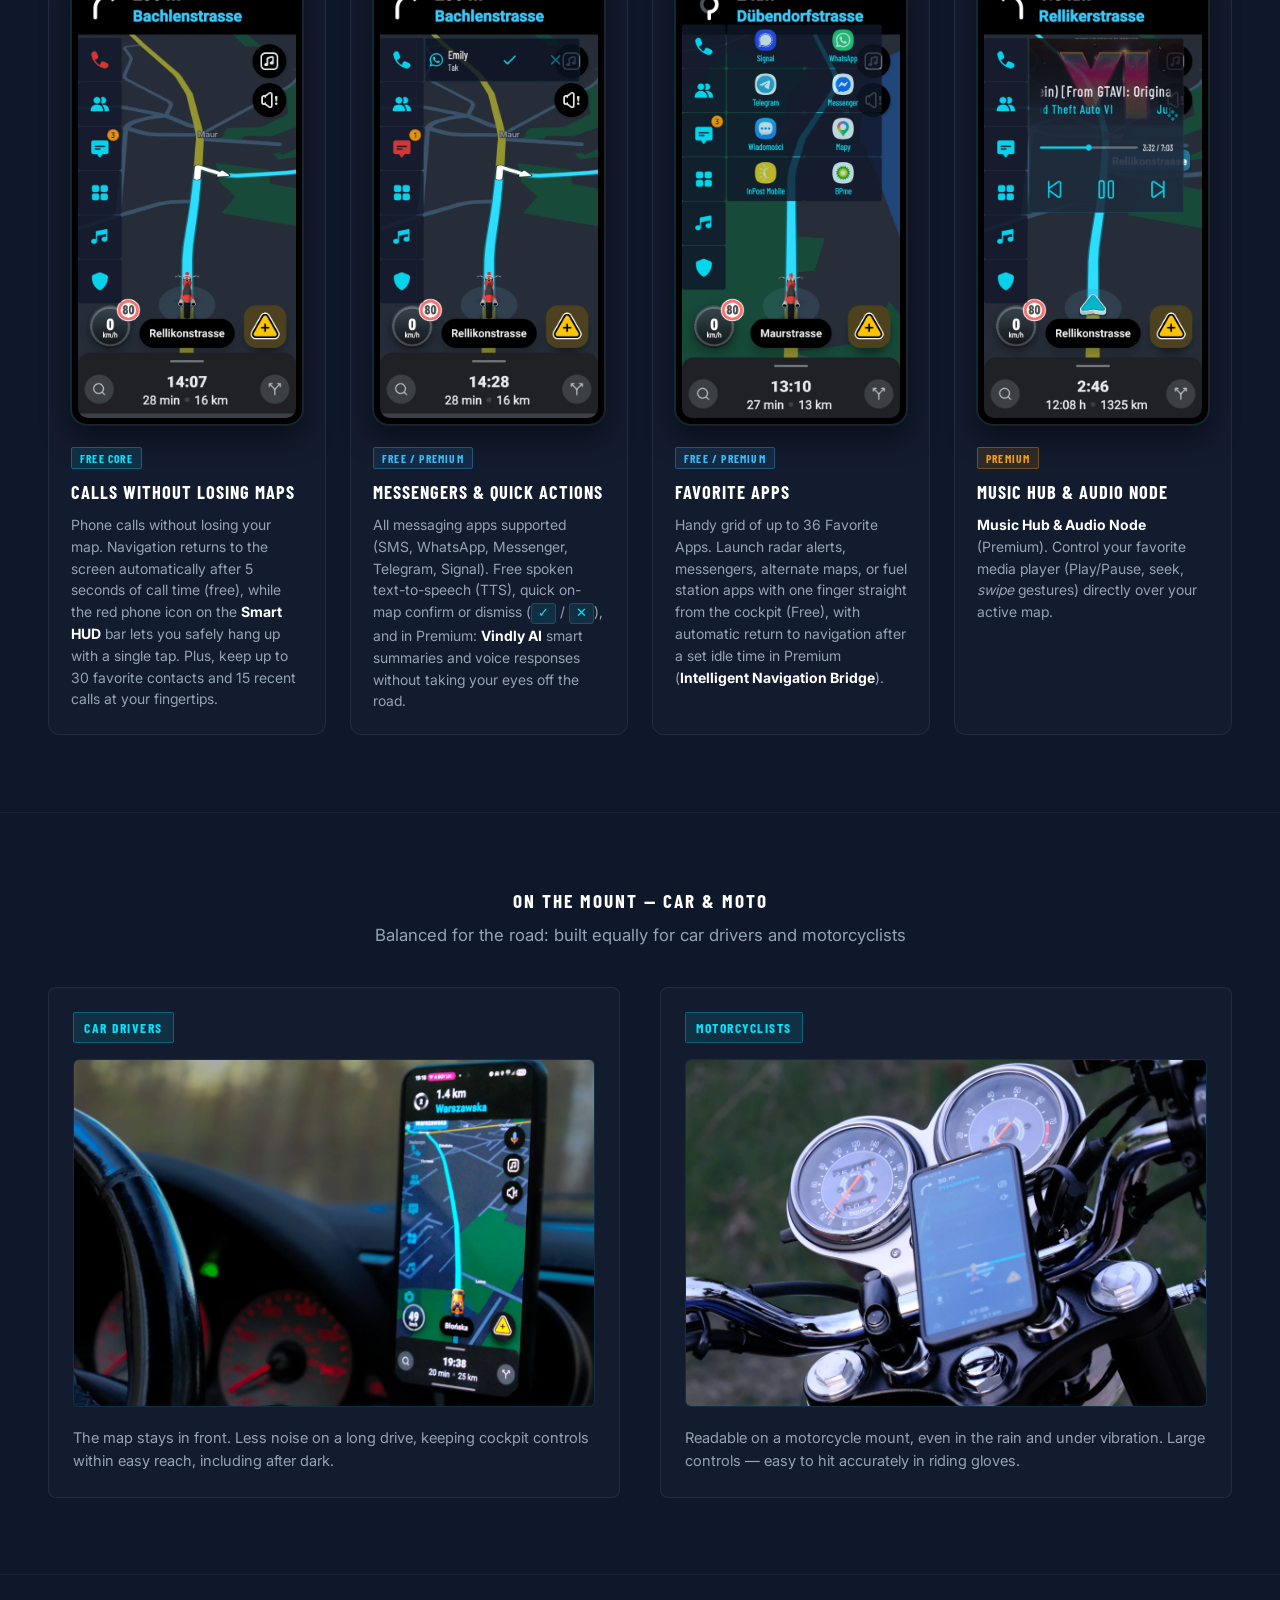
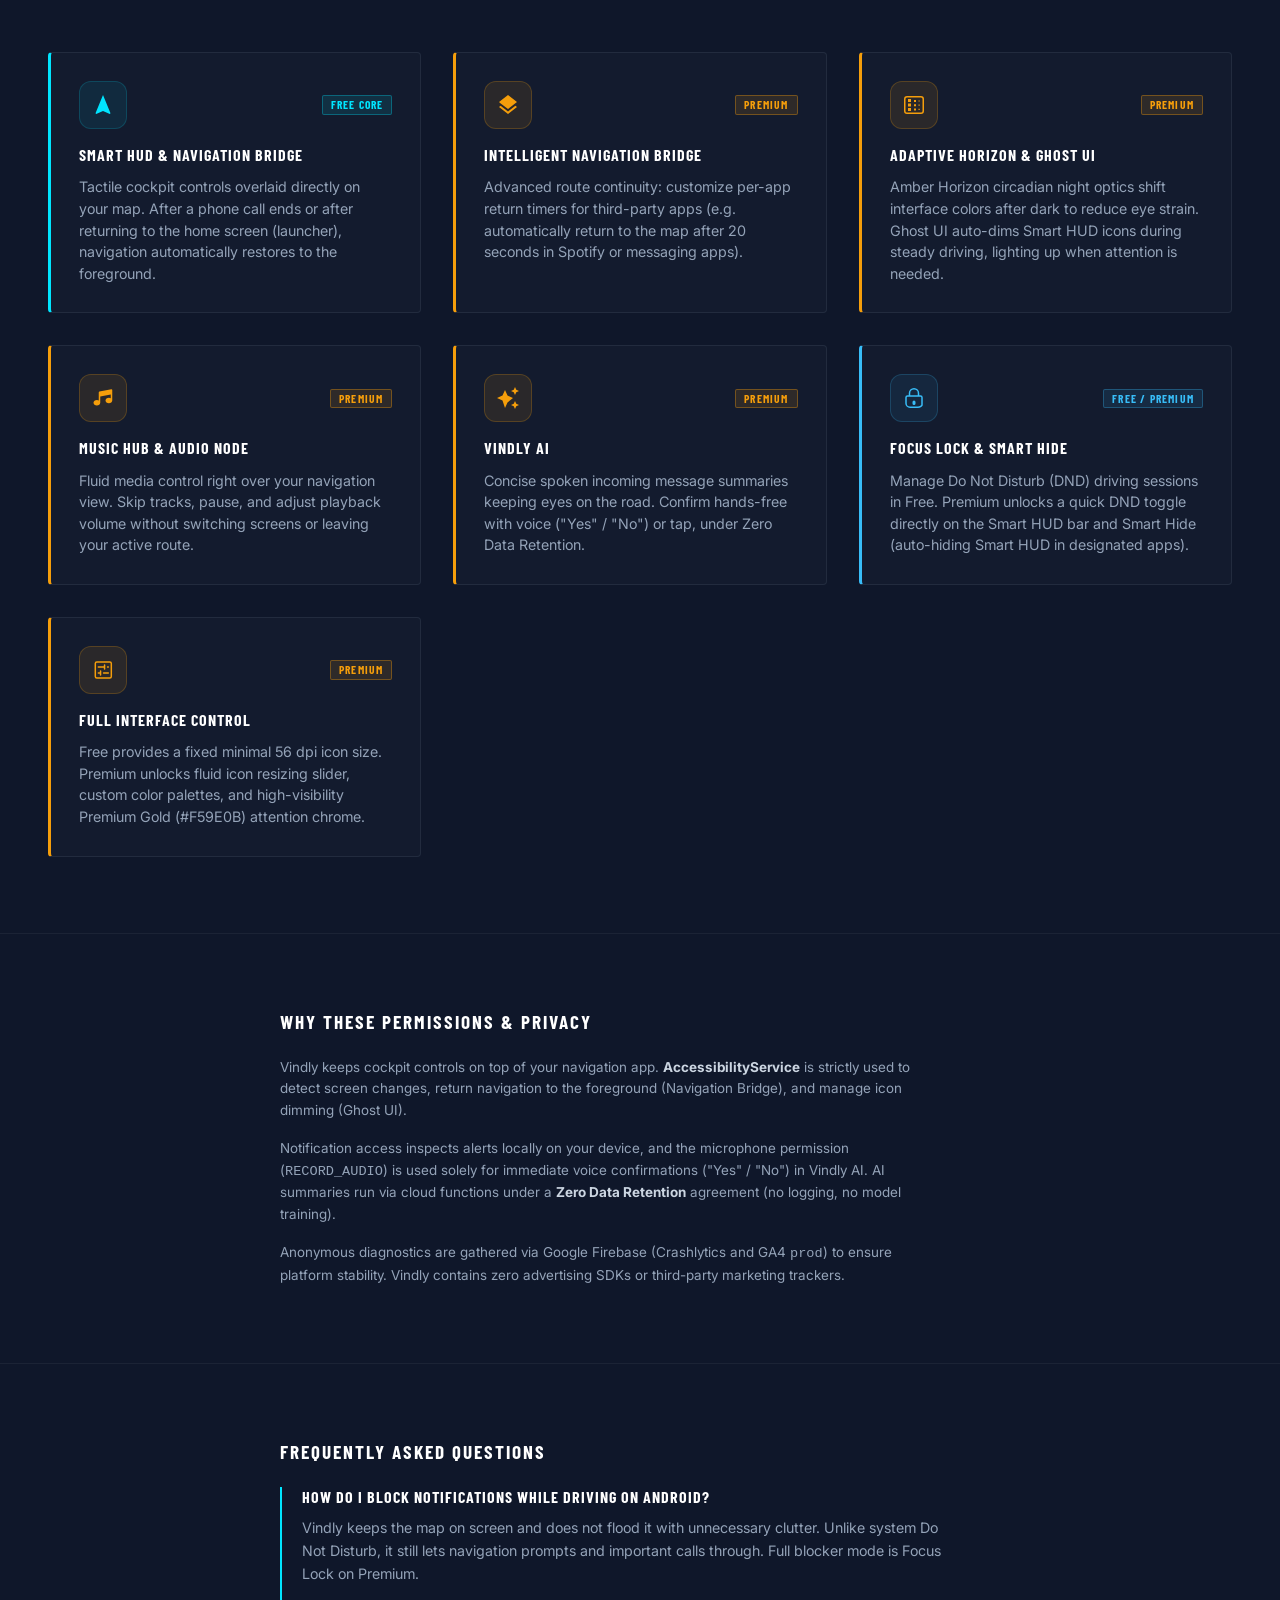
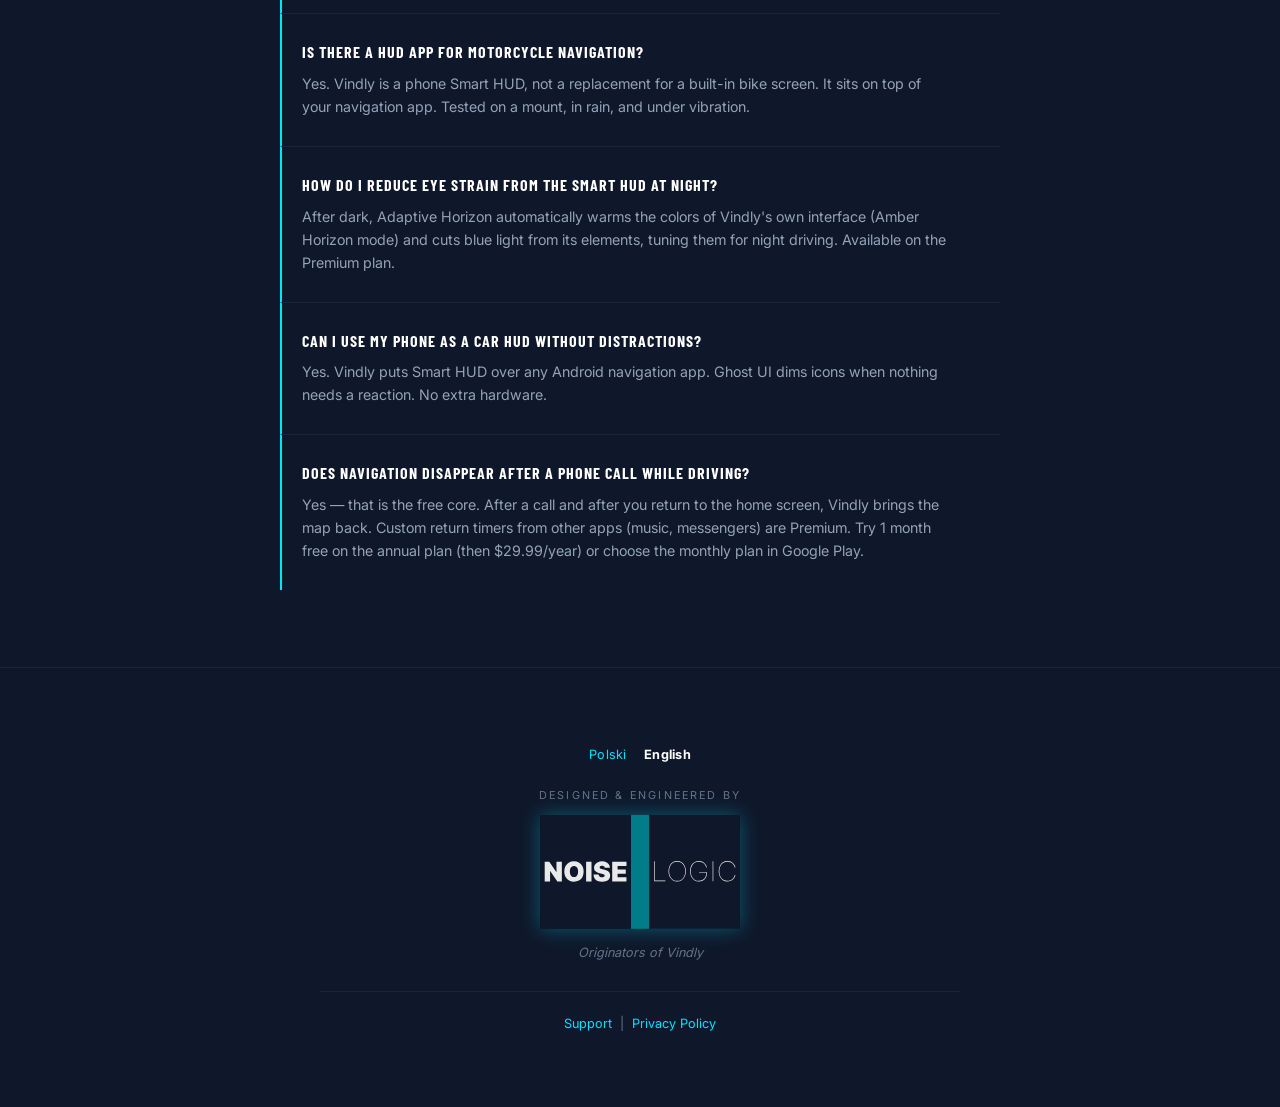
==== commit 080b2997: "fix(hud): clean status bar and proportions on favorite apps, use Dübendorfstrasse, update titles and" ====
--- a/en/index.html
+++ b/en/index.html
@@ -142,15 +142,15 @@
                 <!-- View 3 -->
                 <article class="hud-action-card">
                     <div class="hud-action-media">
-                        <button type="button" class="hud-screenshot-frame" aria-label="Enlarge screenshot: Favorite apps in the cockpit" data-lightbox-trigger>
-                            <img src="../hud-favorite-apps.webp" alt="Favorite apps grid in Vindly Smart HUD" width="1080" height="2340" loading="lazy" decoding="async">
+                        <button type="button" class="hud-screenshot-frame" aria-label="Enlarge screenshot: Favorite Apps" data-lightbox-trigger>
+                            <img src="../hud-favorite-apps.webp?v=2" alt="Favorite apps grid in Vindly Smart HUD" width="1080" height="2197" loading="lazy" decoding="async">
                         </button>
                     </div>
                     <div class="hud-action-content">
                         <div class="hud-action-meta">
                             <span class="feature-badge feature-badge--mixed">Free / Premium</span>
                         </div>
-                        <h3>Favorite apps in the cockpit</h3>
+                        <h3>Favorite Apps</h3>
                         <p>Handy grid of up to 36 Favorite Apps. Launch radar alerts, messengers, alternate maps, or fuel station apps with one finger straight from the cockpit (Free), with automatic return to navigation after a set idle time in Premium (<strong>Intelligent Navigation Bridge</strong>).</p>
                     </div>
                 </article>
@@ -177,7 +177,7 @@
     <section id="field-proof" class="field-proof" aria-labelledby="proof-heading">
         <div class="container">
             <h2 id="proof-heading" class="compliance-shield-title">On the Mount — Car &amp; Moto</h2>
-            <p class="proof-subtitle">Balanced for the road: built equally for car drivers and motorcyclists (50/50)</p>
+            <p class="proof-subtitle">Balanced for the road: built equally for car drivers and motorcyclists</p>
 
             <div class="proof-dual-grid">
                 <div class="proof-card">
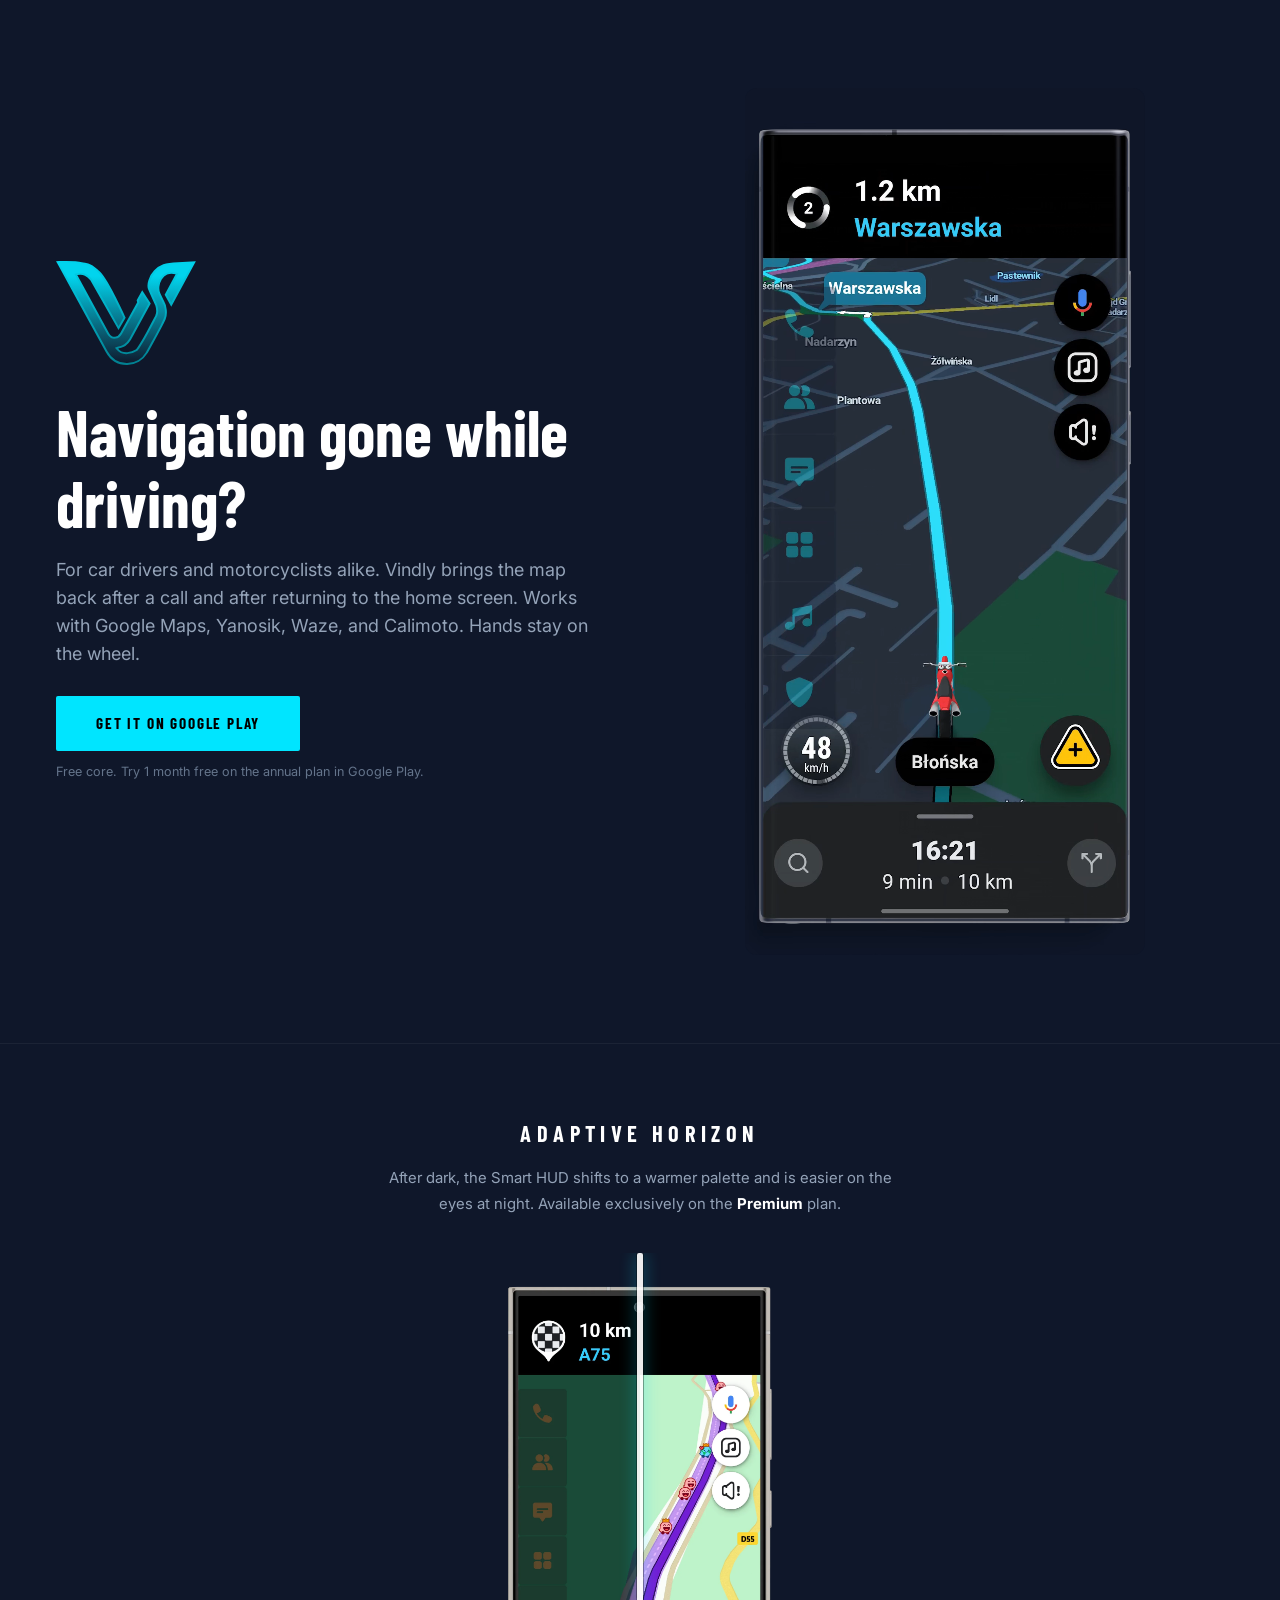
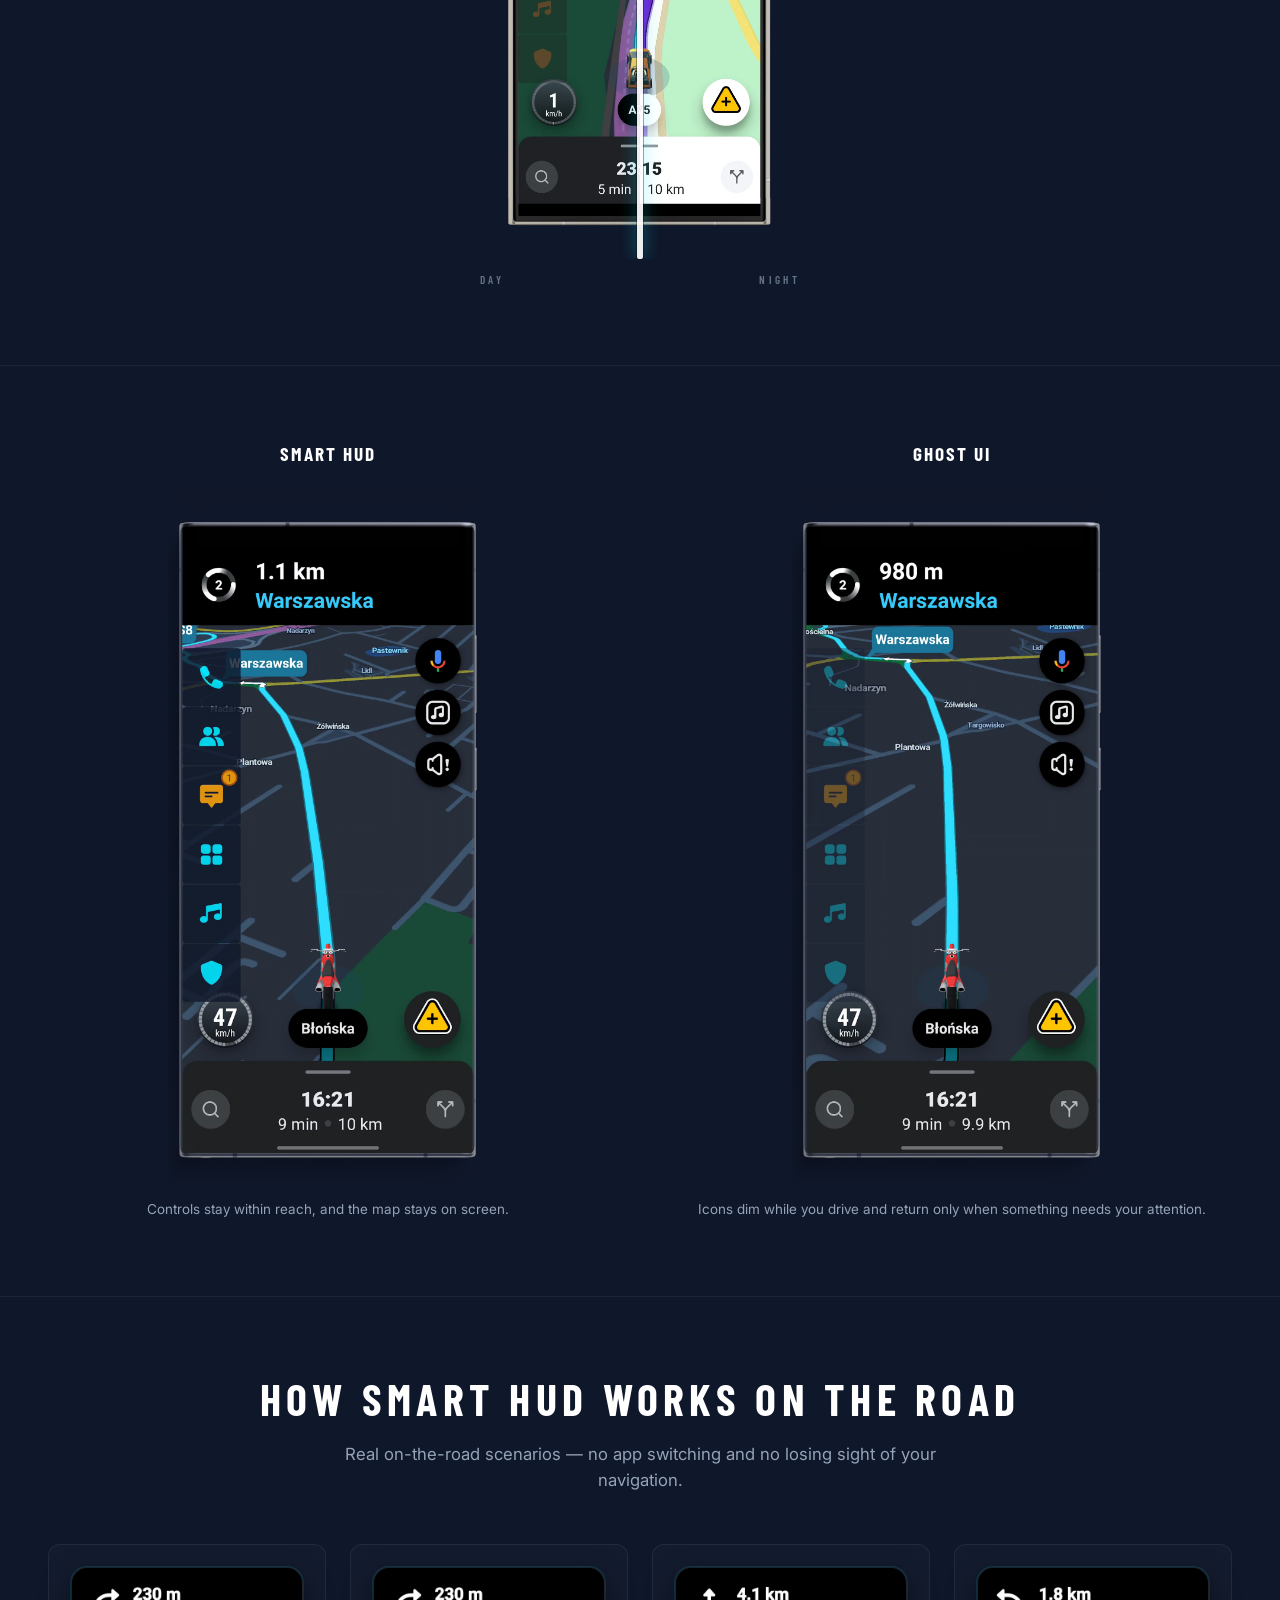
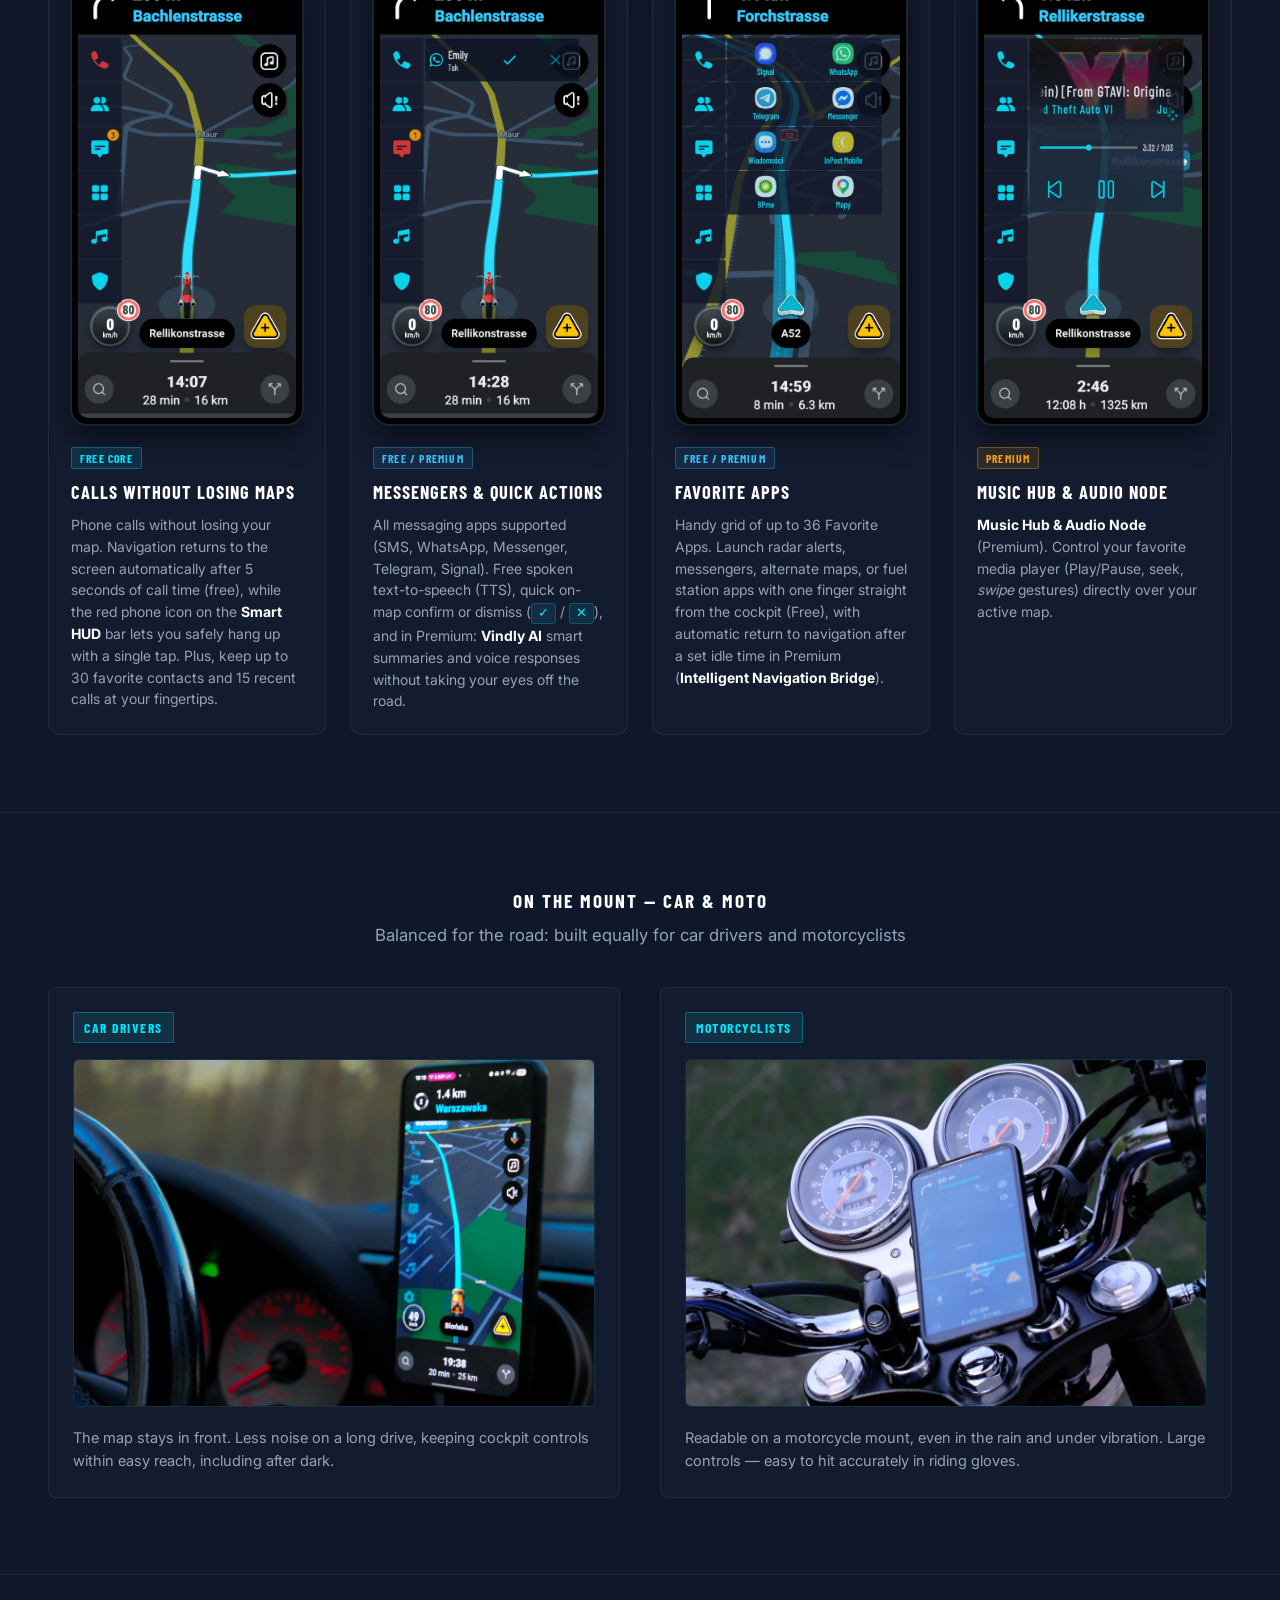
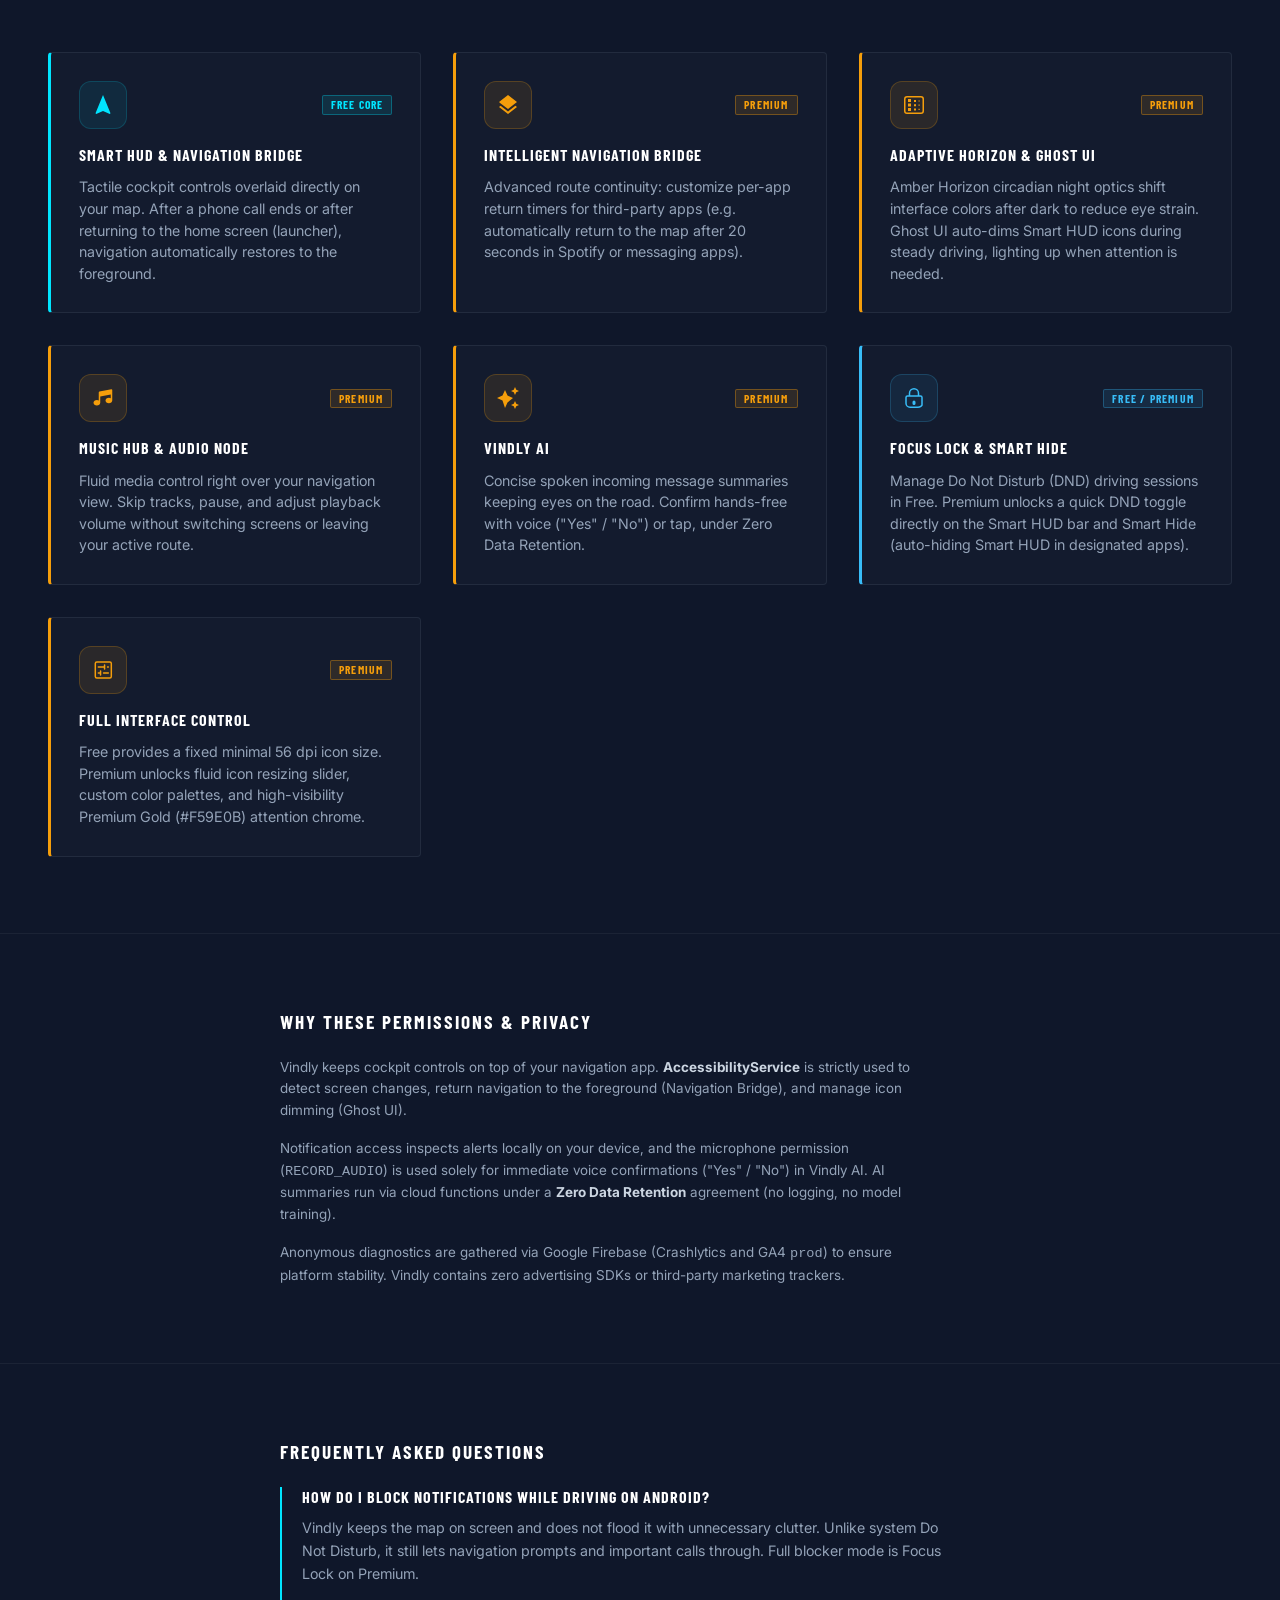
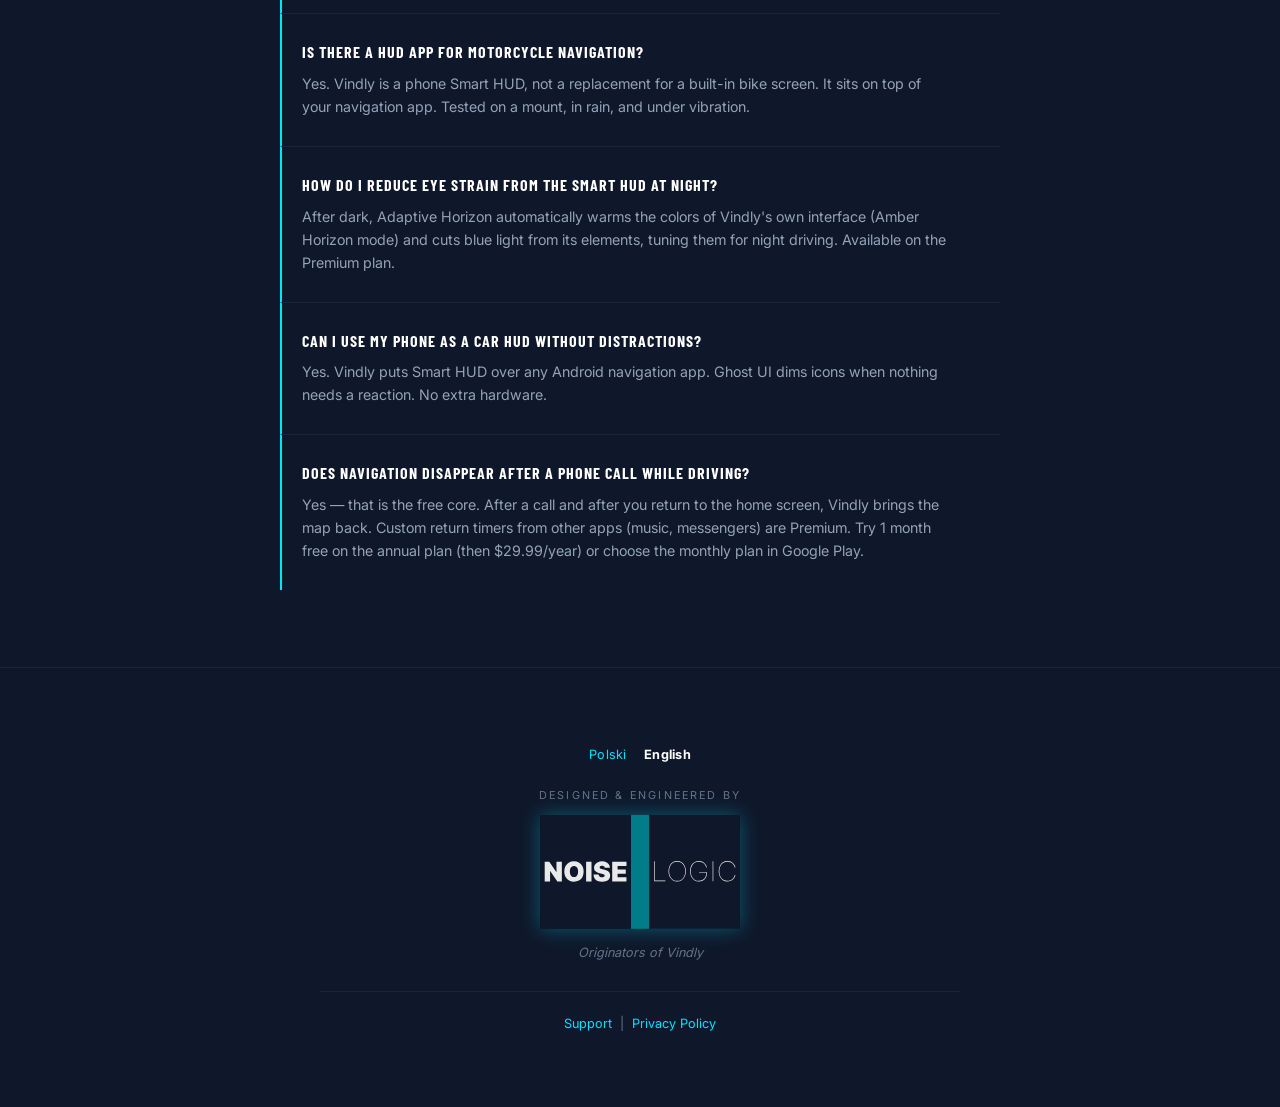
==== commit cb4184ed: "feat: replace favorite apps screenshot with Forchstrasse (4.1 km, 1080x2197, clean status bar)" ====
--- a/en/index.html
+++ b/en/index.html
@@ -143,7 +143,7 @@
                 <article class="hud-action-card">
                     <div class="hud-action-media">
                         <button type="button" class="hud-screenshot-frame" aria-label="Enlarge screenshot: Favorite Apps" data-lightbox-trigger>
-                            <img src="../hud-favorite-apps.webp?v=2" alt="Favorite apps grid in Vindly Smart HUD" width="1080" height="2197" loading="lazy" decoding="async">
+                            <img src="../hud-favorite-apps.webp?v=3" alt="Favorite apps grid in Vindly Smart HUD" width="1080" height="2197" loading="lazy" decoding="async">
                         </button>
                     </div>
                     <div class="hud-action-content">
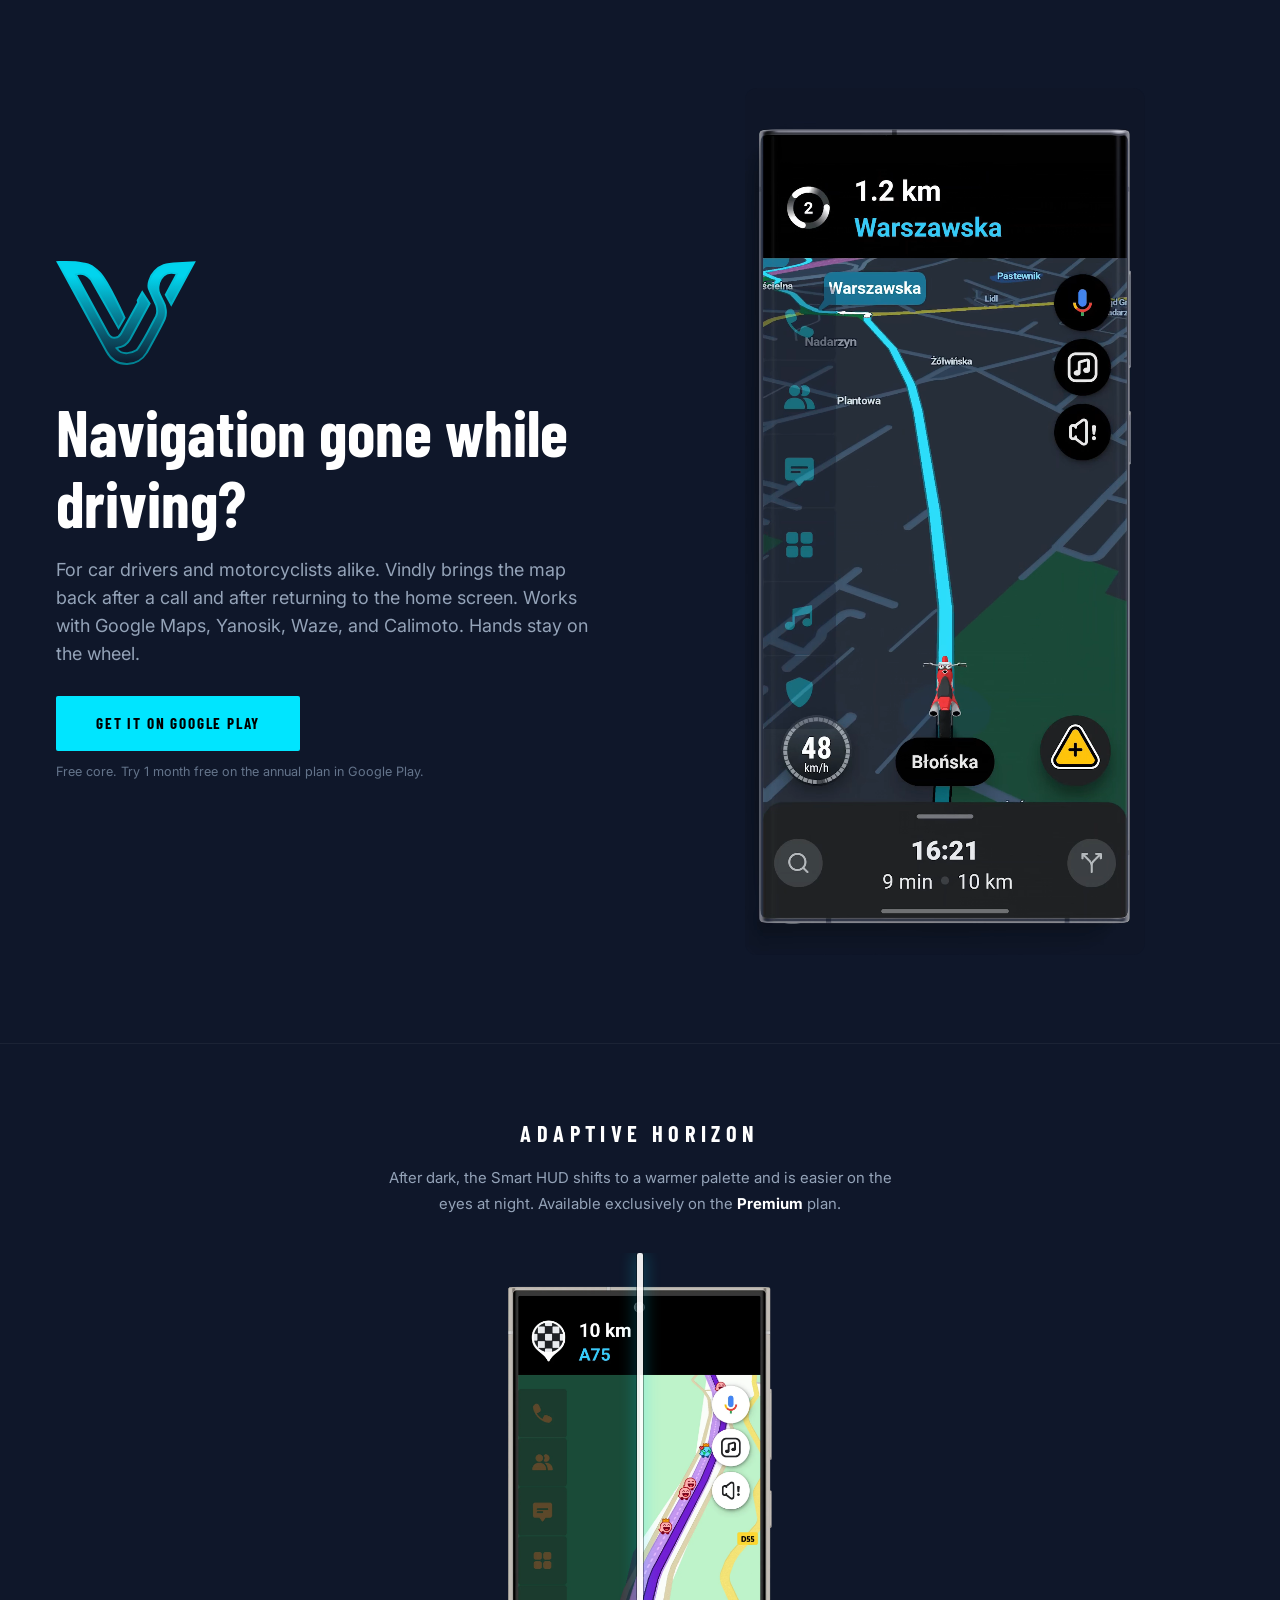
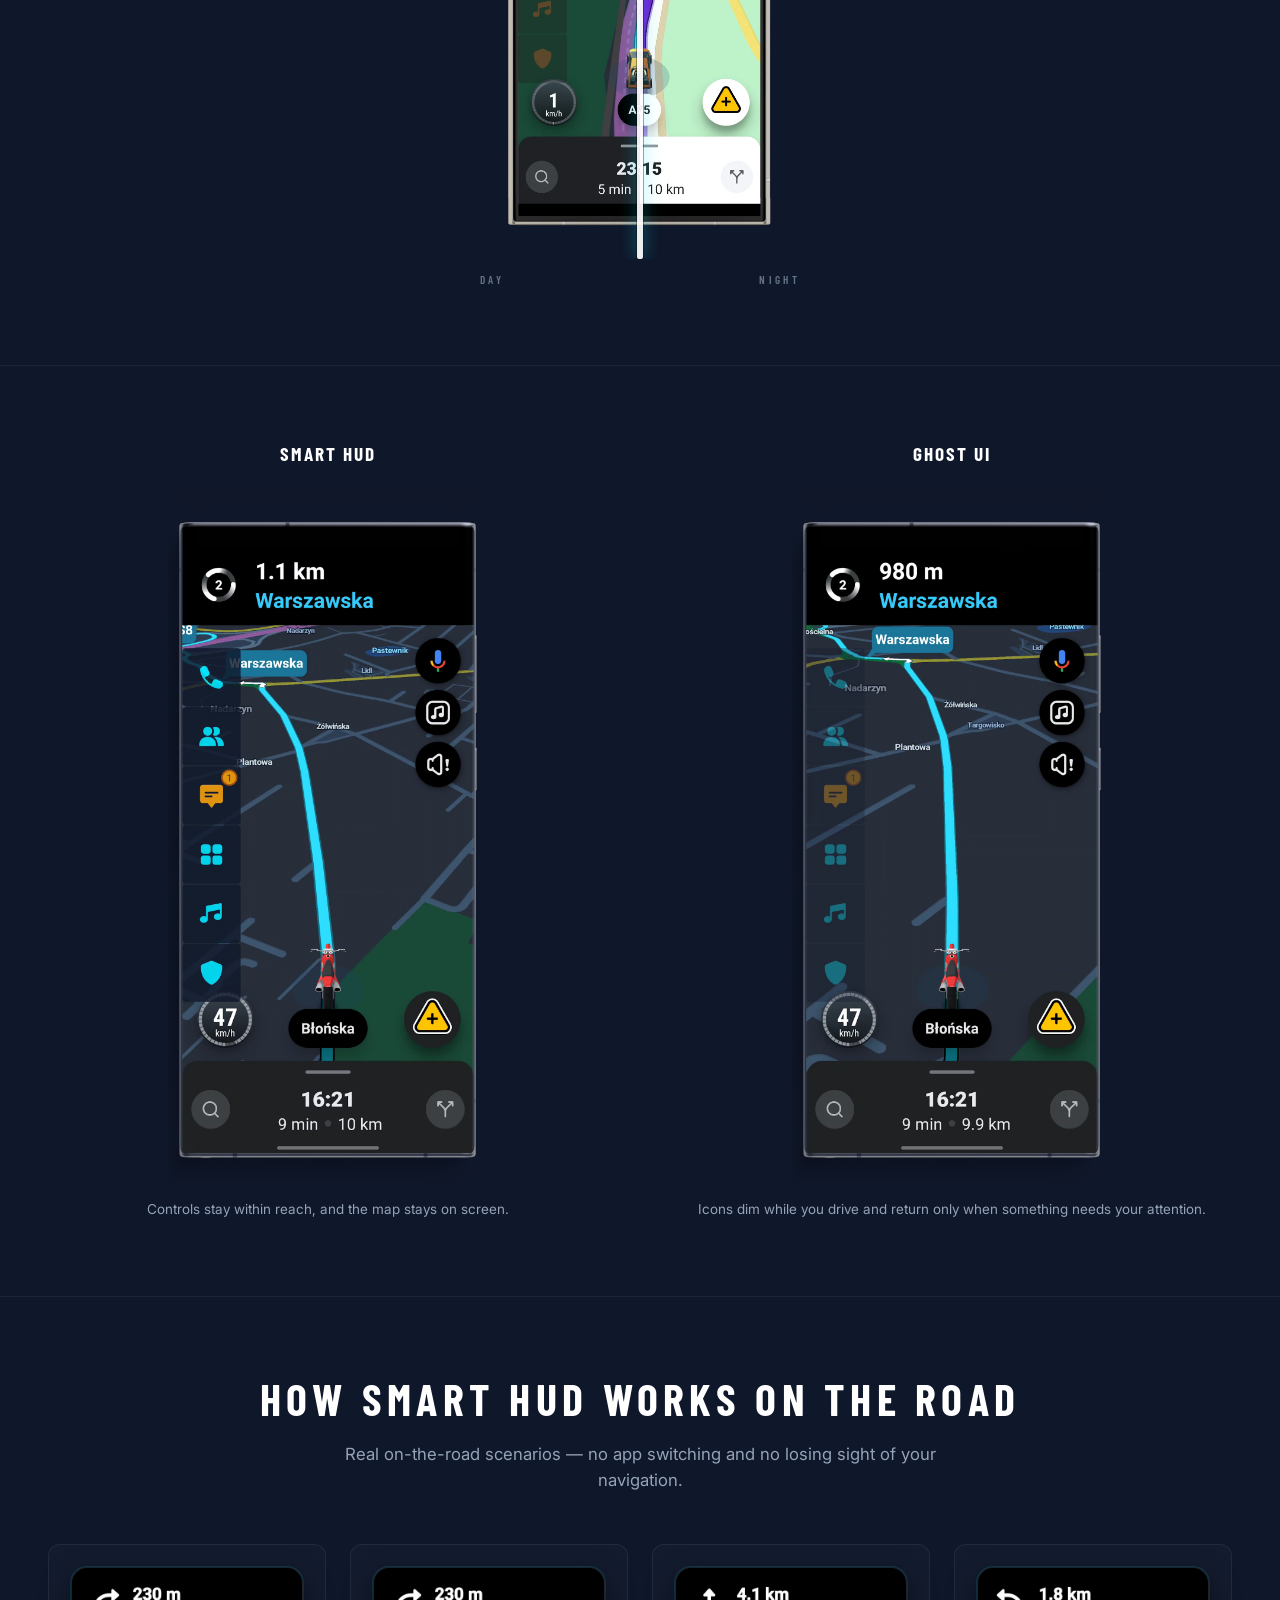
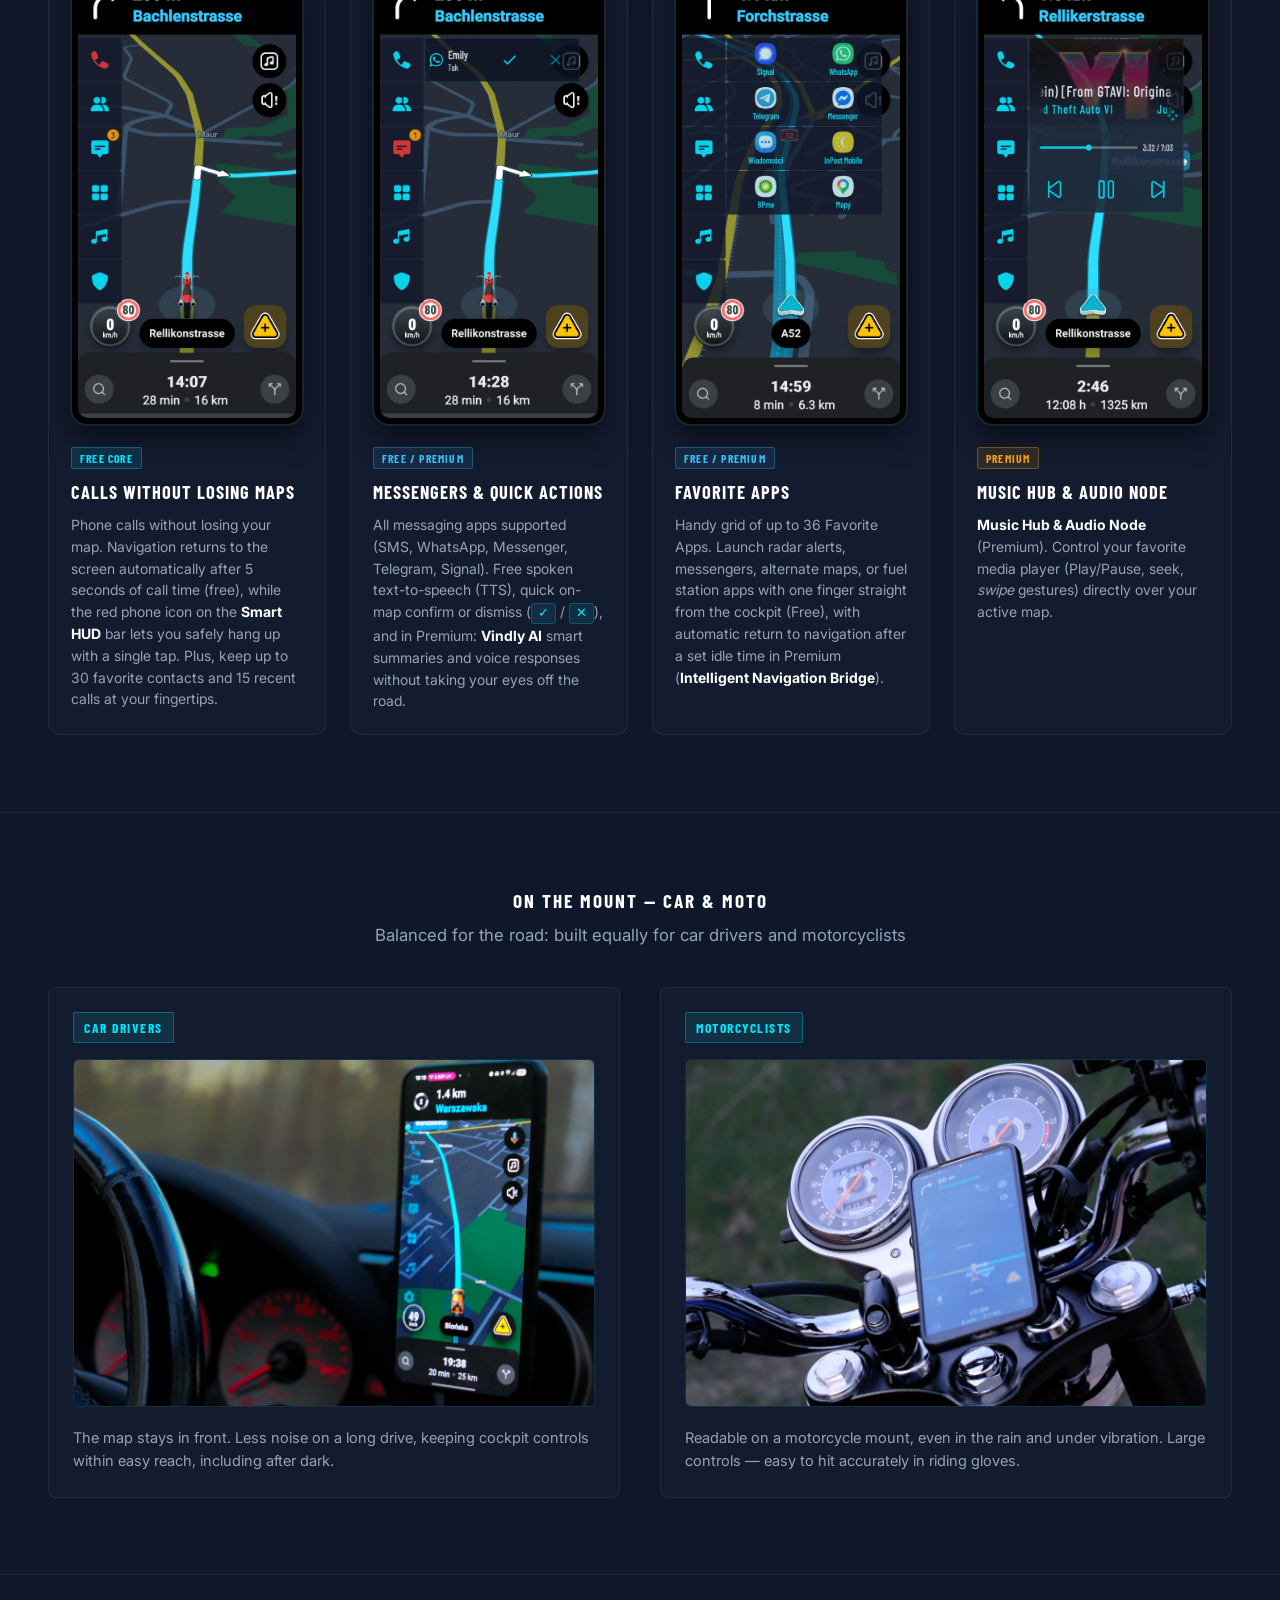
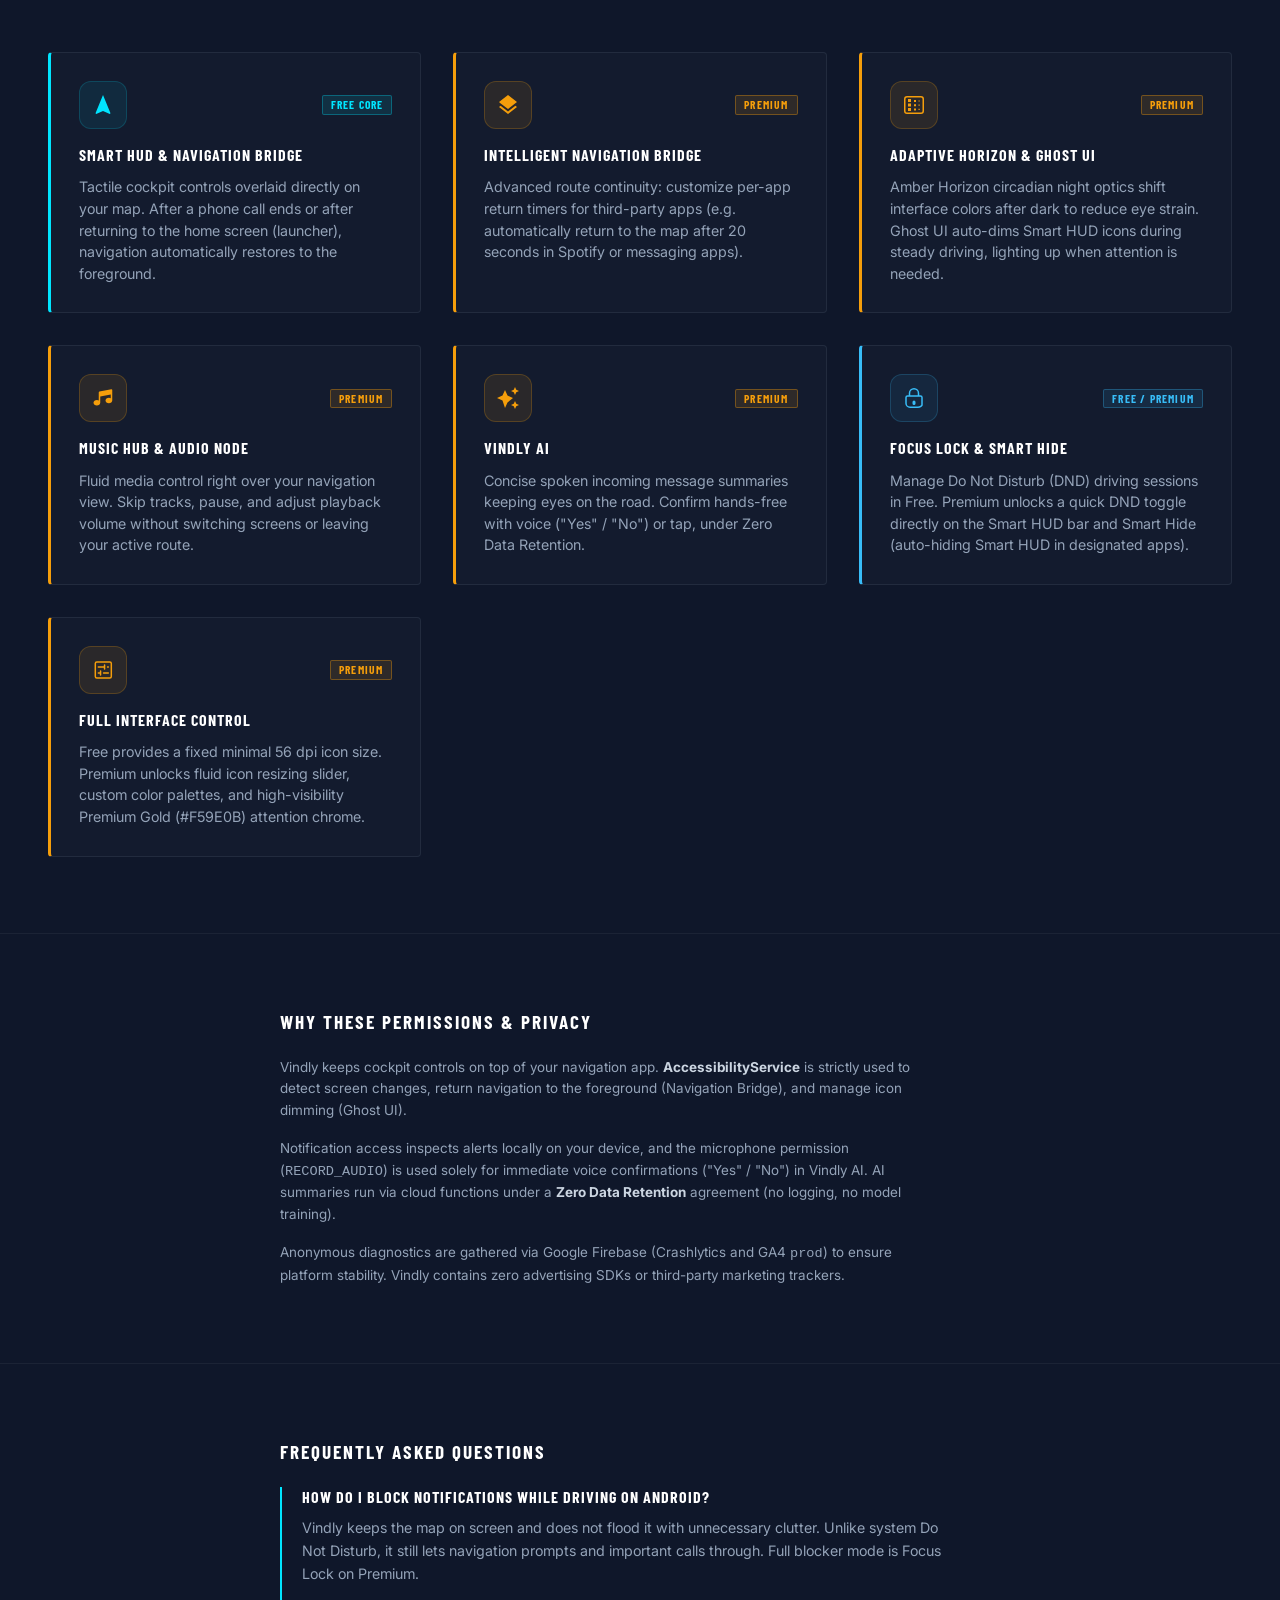
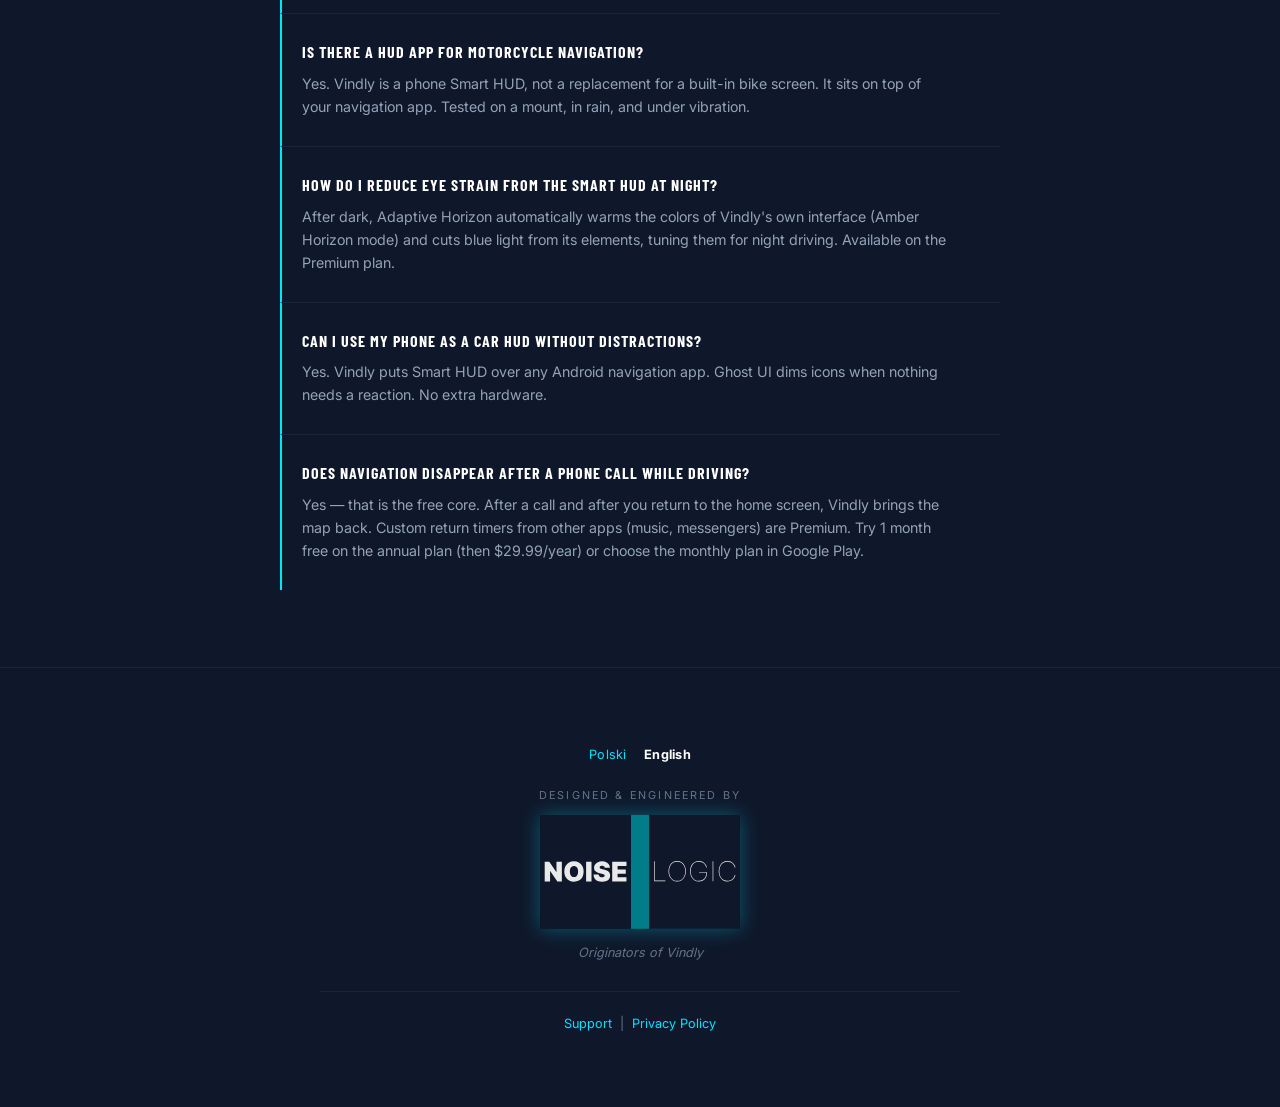
==== commit f9c4cb9c: "chore: bump favorite apps screenshot cache-buster to v4" ====
--- a/en/index.html
+++ b/en/index.html
@@ -143,7 +143,7 @@
                 <article class="hud-action-card">
                     <div class="hud-action-media">
                         <button type="button" class="hud-screenshot-frame" aria-label="Enlarge screenshot: Favorite Apps" data-lightbox-trigger>
-                            <img src="../hud-favorite-apps.webp?v=3" alt="Favorite apps grid in Vindly Smart HUD" width="1080" height="2197" loading="lazy" decoding="async">
+                            <img src="../hud-favorite-apps.webp?v=4" alt="Favorite apps grid in Vindly Smart HUD" width="1080" height="2197" loading="lazy" decoding="async">
                         </button>
                     </div>
                     <div class="hud-action-content">
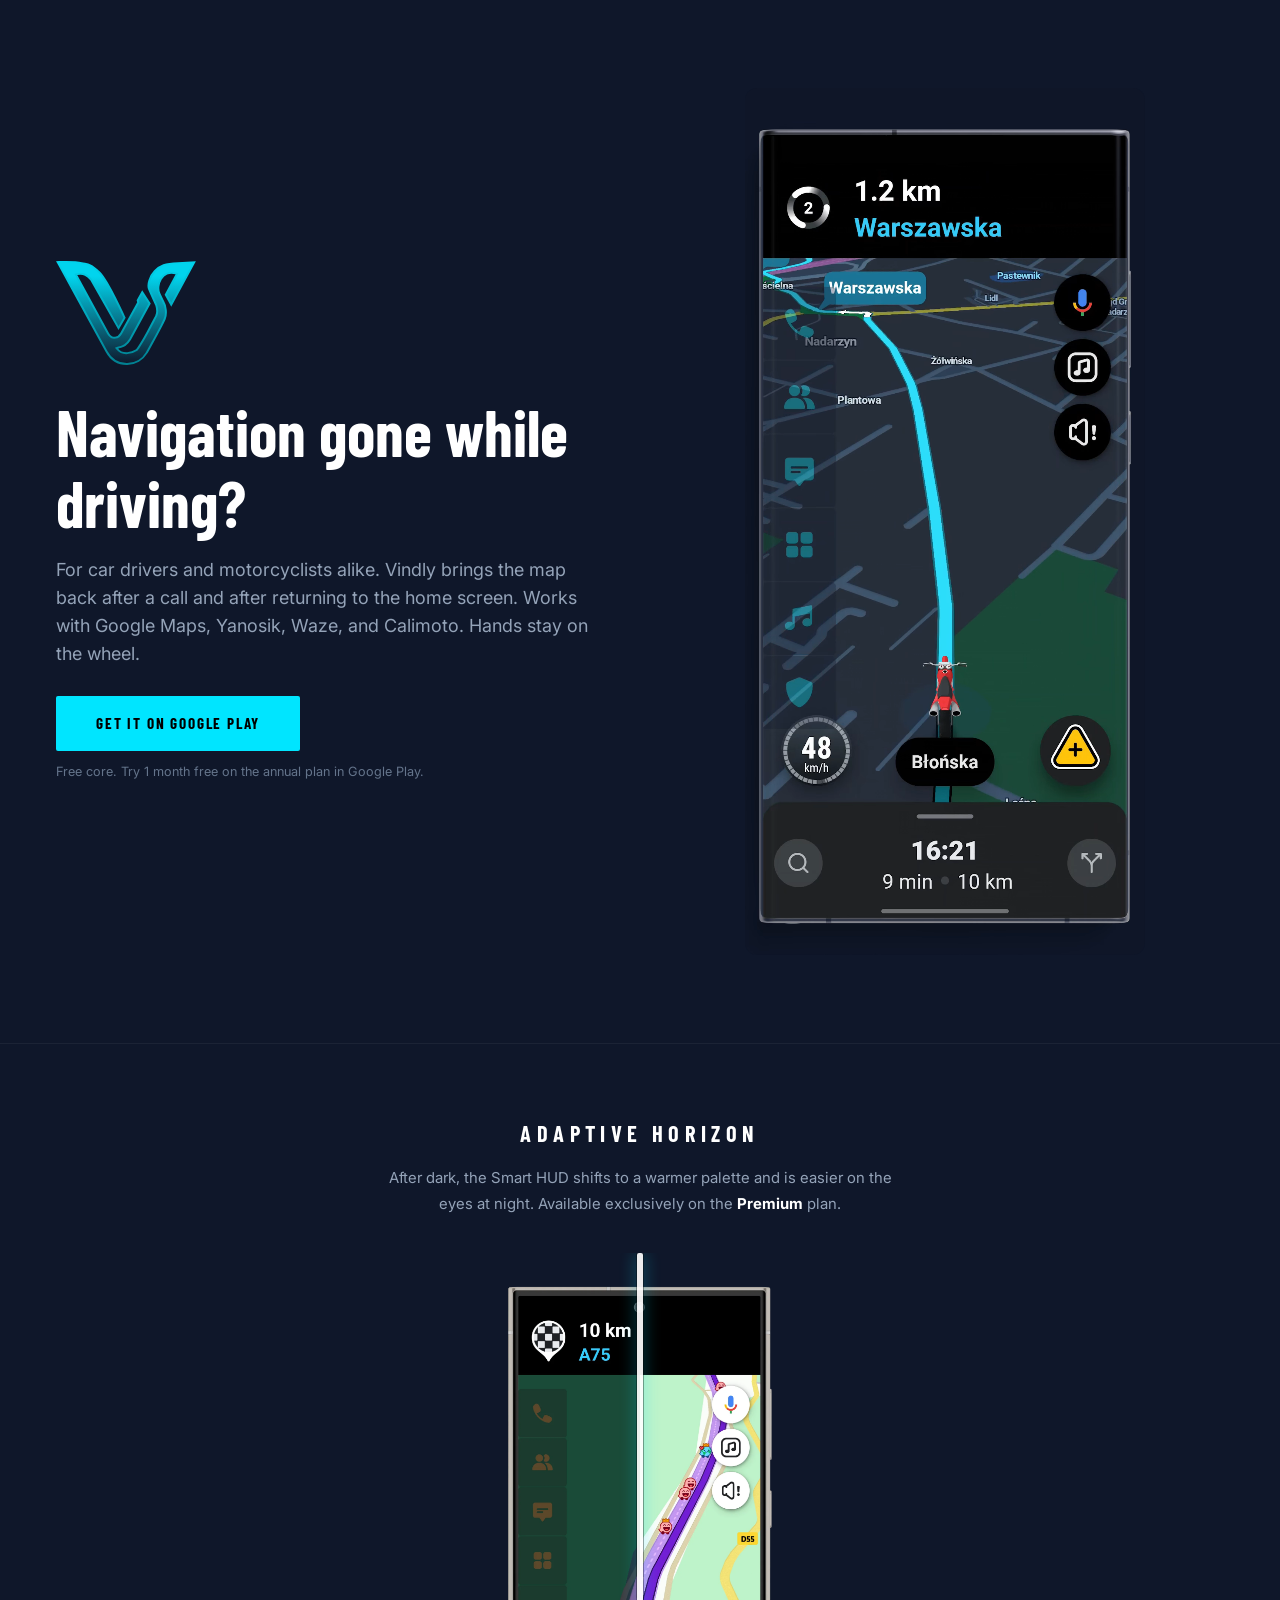
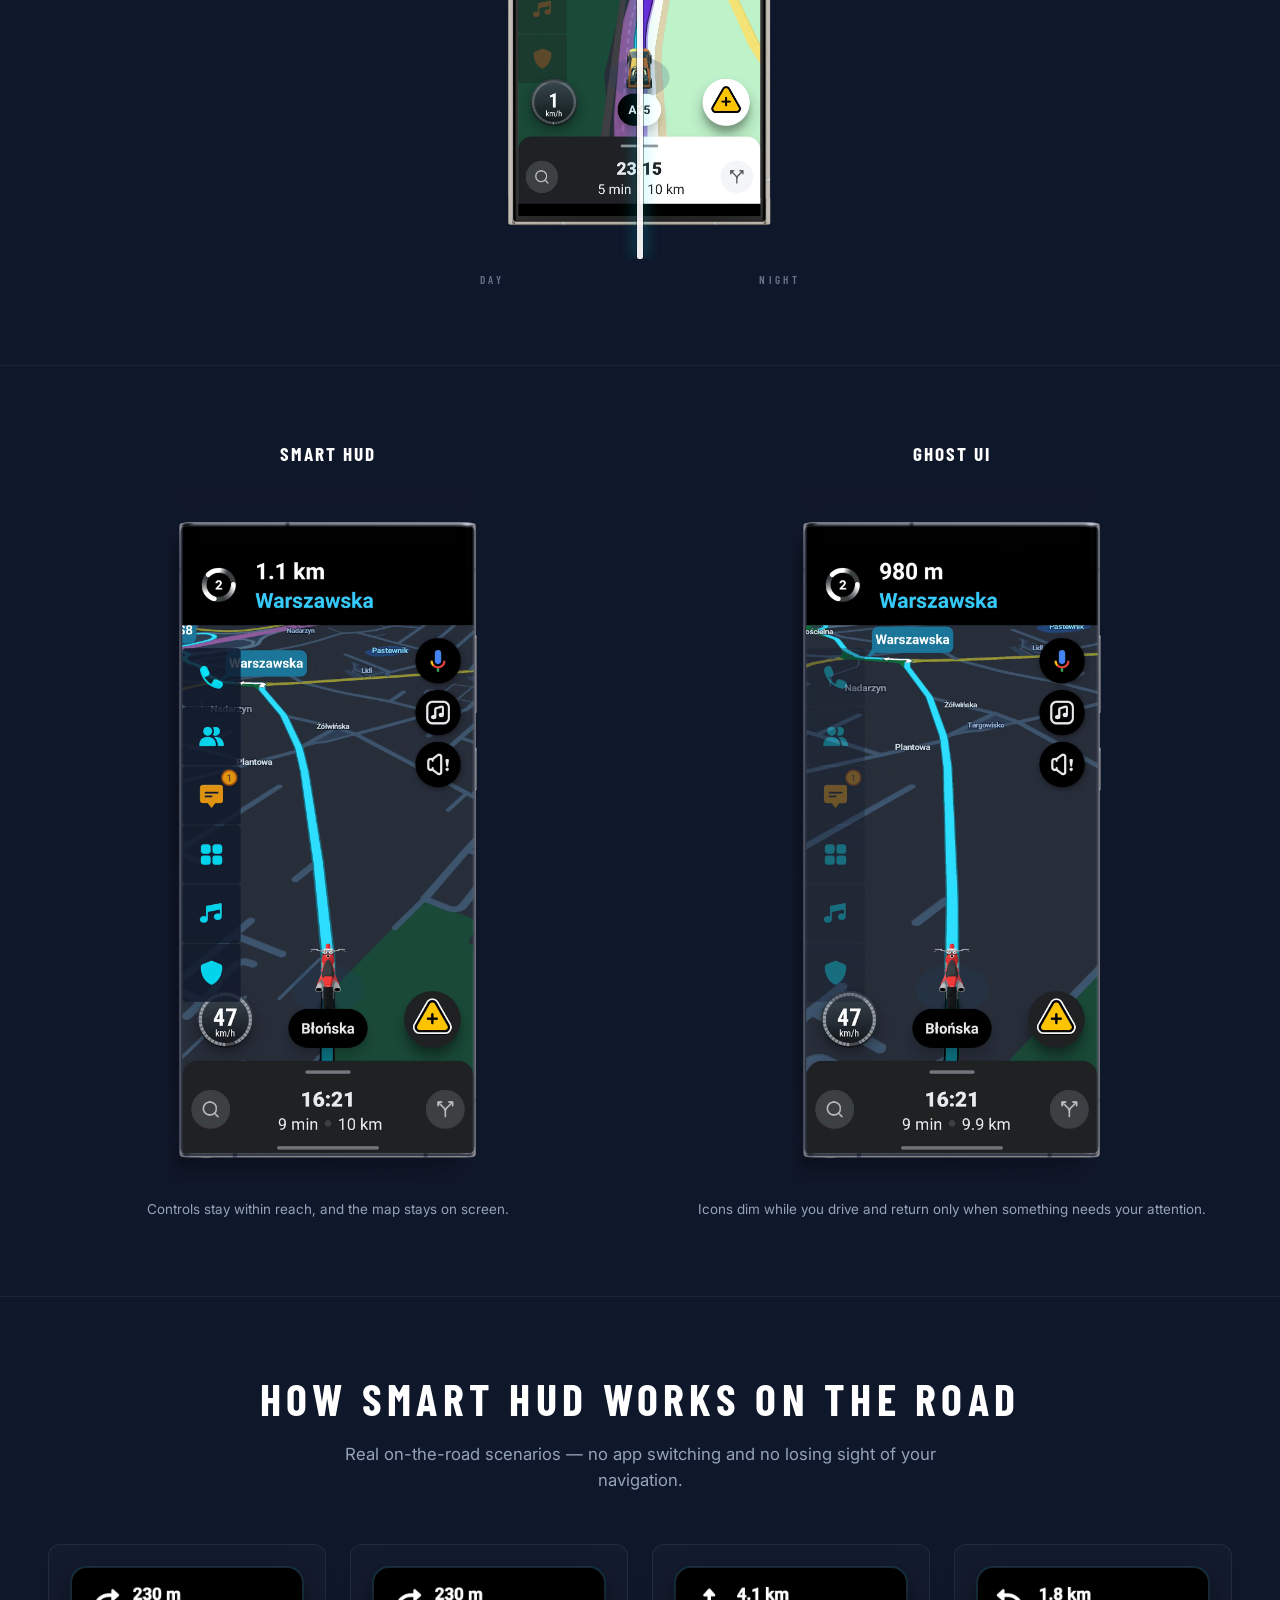
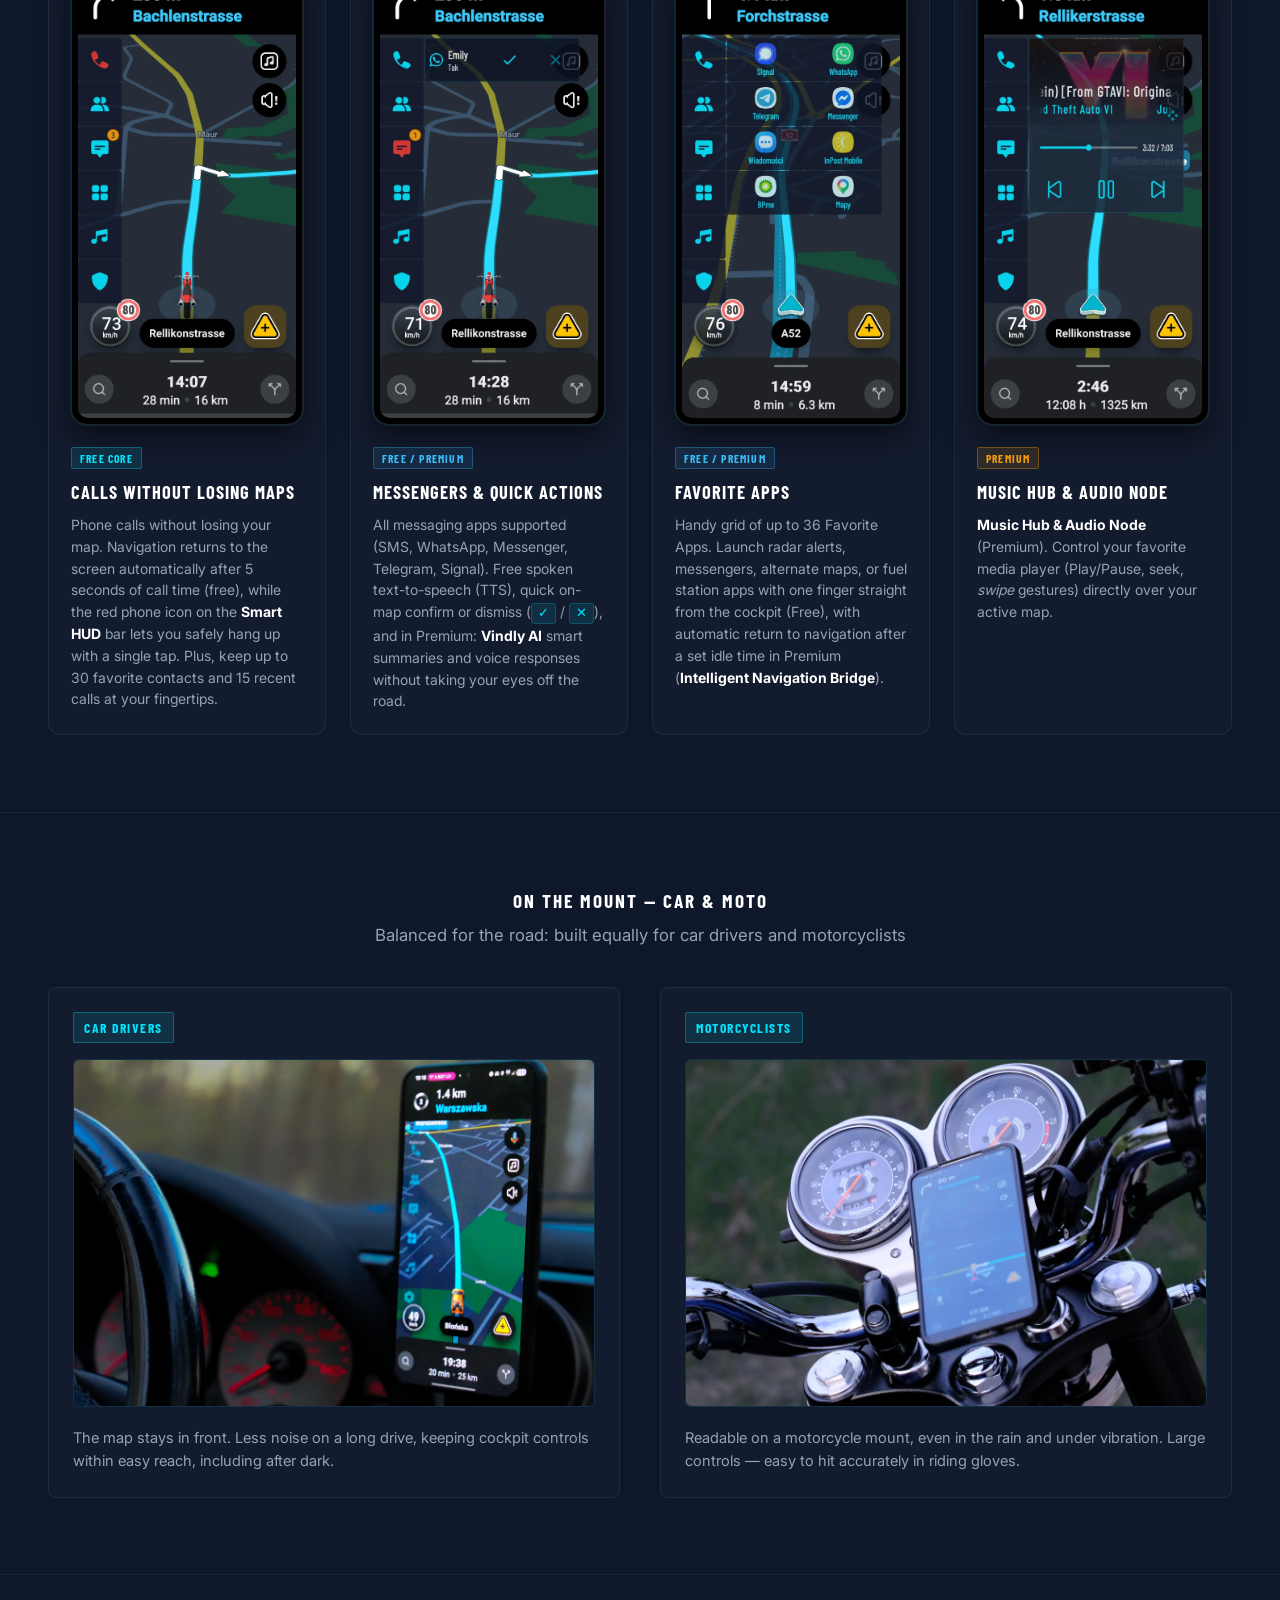
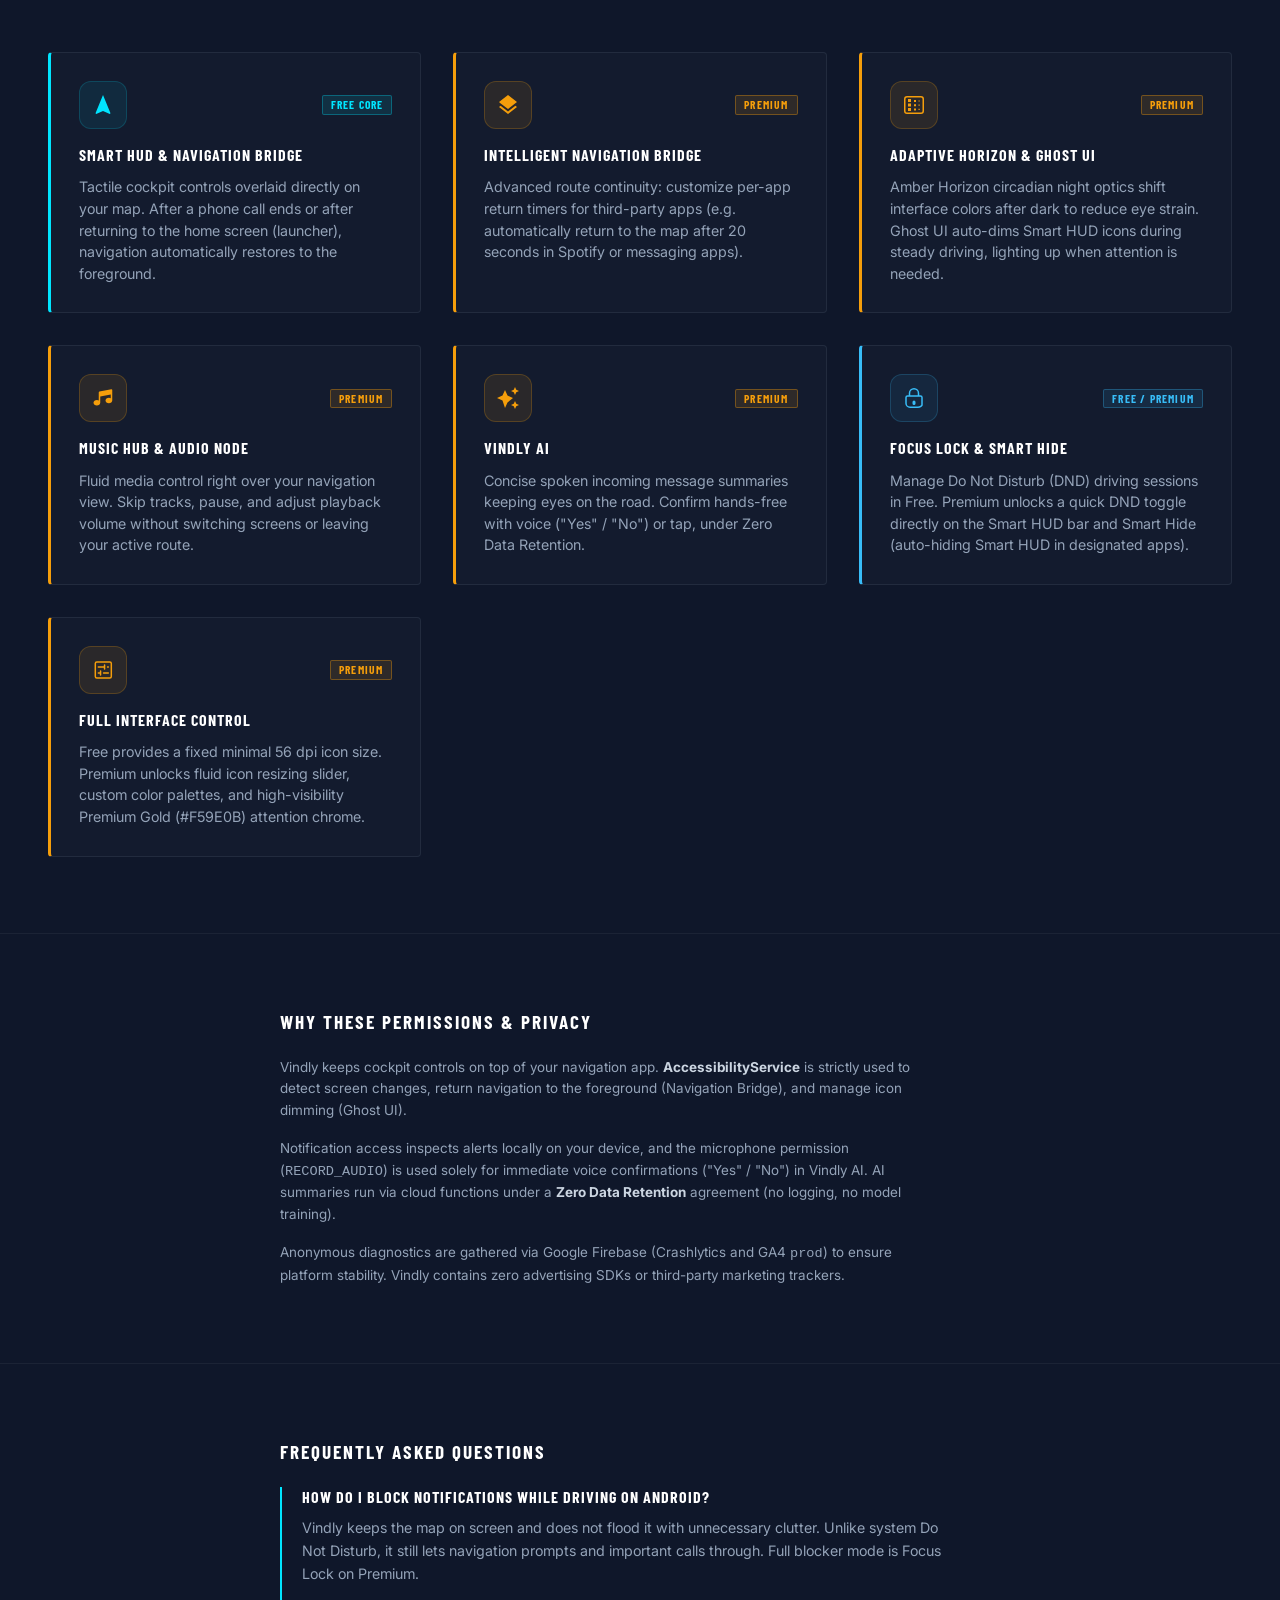
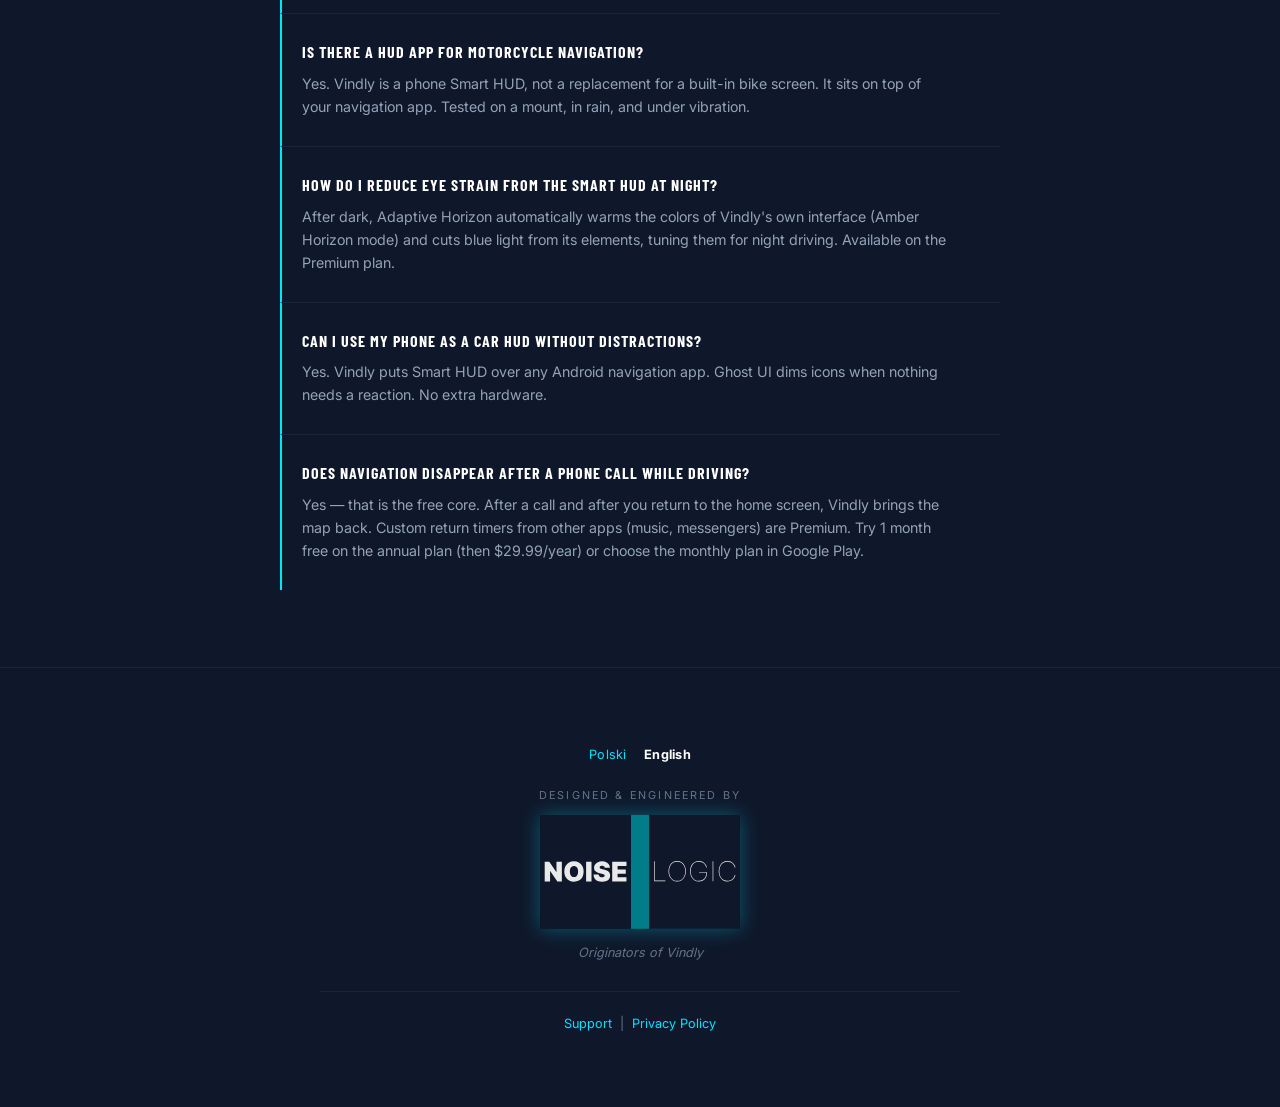
==== commit 2a0fb367: "feat(hud): apply retouched dynamic speeds (71-76 km/h) across all 4 screenshots and bump cache to v5" ====
--- a/en/index.html
+++ b/en/index.html
@@ -111,7 +111,7 @@
                 <article class="hud-action-card">
                     <div class="hud-action-media">
                         <button type="button" class="hud-screenshot-frame" aria-label="Enlarge screenshot: Phone calls without losing maps" data-lightbox-trigger>
-                            <img src="../hud-active-call.webp" alt="Phone calls without losing maps in Vindly Smart HUD" width="1080" height="2197" loading="lazy" decoding="async">
+                            <img src="../hud-active-call.webp?v=5" alt="Phone calls without losing maps in Vindly Smart HUD" width="1080" height="2197" loading="lazy" decoding="async">
                         </button>
                     </div>
                     <div class="hud-action-content">
@@ -127,7 +127,7 @@
                 <article class="hud-action-card">
                     <div class="hud-action-media">
                         <button type="button" class="hud-screenshot-frame" aria-label="Enlarge screenshot: Messengers & quick actions" data-lightbox-trigger>
-                            <img src="../hud-messages-action.webp" alt="Messaging apps and notifications over maps in Vindly Smart HUD" width="1080" height="2197" loading="lazy" decoding="async">
+                            <img src="../hud-messages-action.webp?v=5" alt="Messaging apps and notifications over maps in Vindly Smart HUD" width="1080" height="2197" loading="lazy" decoding="async">
                         </button>
                     </div>
                     <div class="hud-action-content">
@@ -143,7 +143,7 @@
                 <article class="hud-action-card">
                     <div class="hud-action-media">
                         <button type="button" class="hud-screenshot-frame" aria-label="Enlarge screenshot: Favorite Apps" data-lightbox-trigger>
-                            <img src="../hud-favorite-apps.webp?v=4" alt="Favorite apps grid in Vindly Smart HUD" width="1080" height="2197" loading="lazy" decoding="async">
+                            <img src="../hud-favorite-apps.webp?v=5" alt="Favorite apps grid in Vindly Smart HUD" width="1080" height="2197" loading="lazy" decoding="async">
                         </button>
                     </div>
                     <div class="hud-action-content">
@@ -159,7 +159,7 @@
                 <article class="hud-action-card">
                     <div class="hud-action-media">
                         <button type="button" class="hud-screenshot-frame" aria-label="Enlarge screenshot: Music Hub & Audio Node" data-lightbox-trigger>
-                            <img src="../hud-music-player.webp?v=2" alt="Media player control over maps in Vindly Smart HUD" width="1080" height="2197" loading="lazy" decoding="async">
+                            <img src="../hud-music-player.webp?v=5" alt="Media player control over maps in Vindly Smart HUD" width="1080" height="2197" loading="lazy" decoding="async">
                         </button>
                     </div>
                     <div class="hud-action-content">
